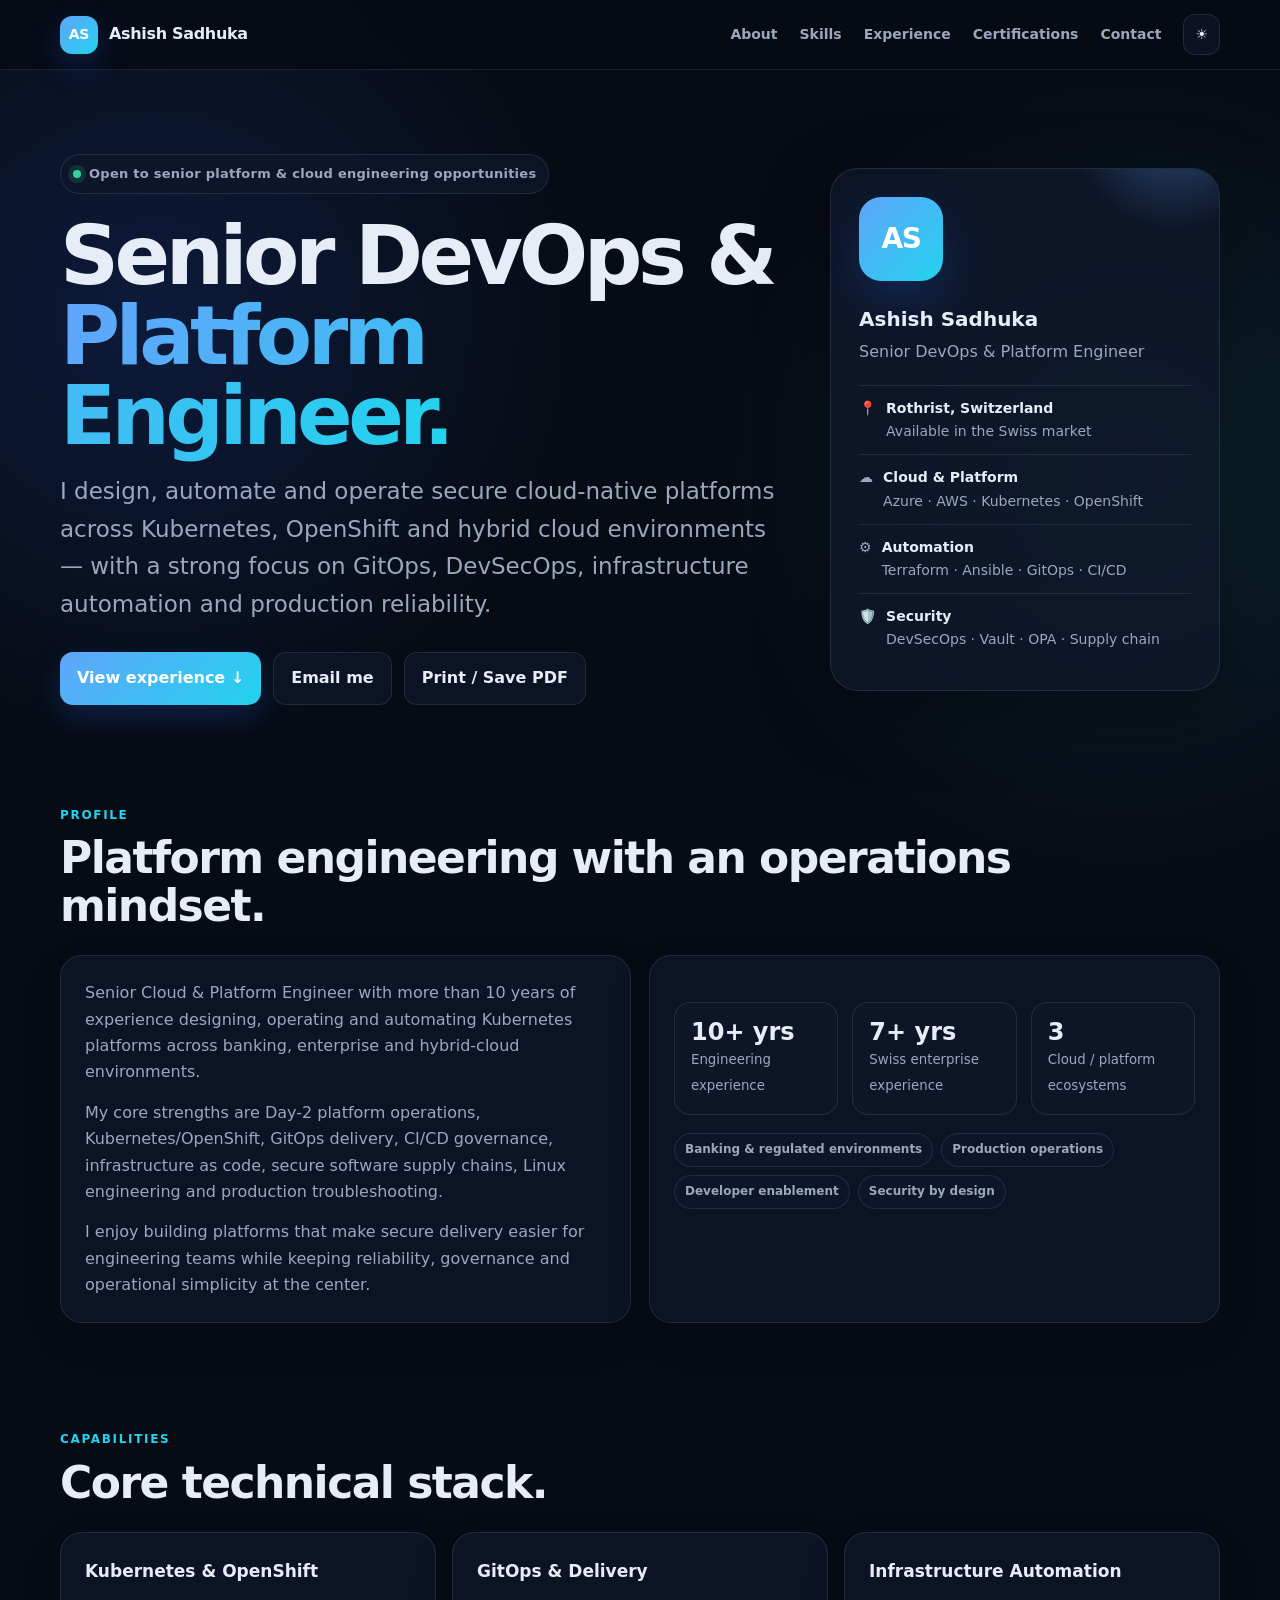
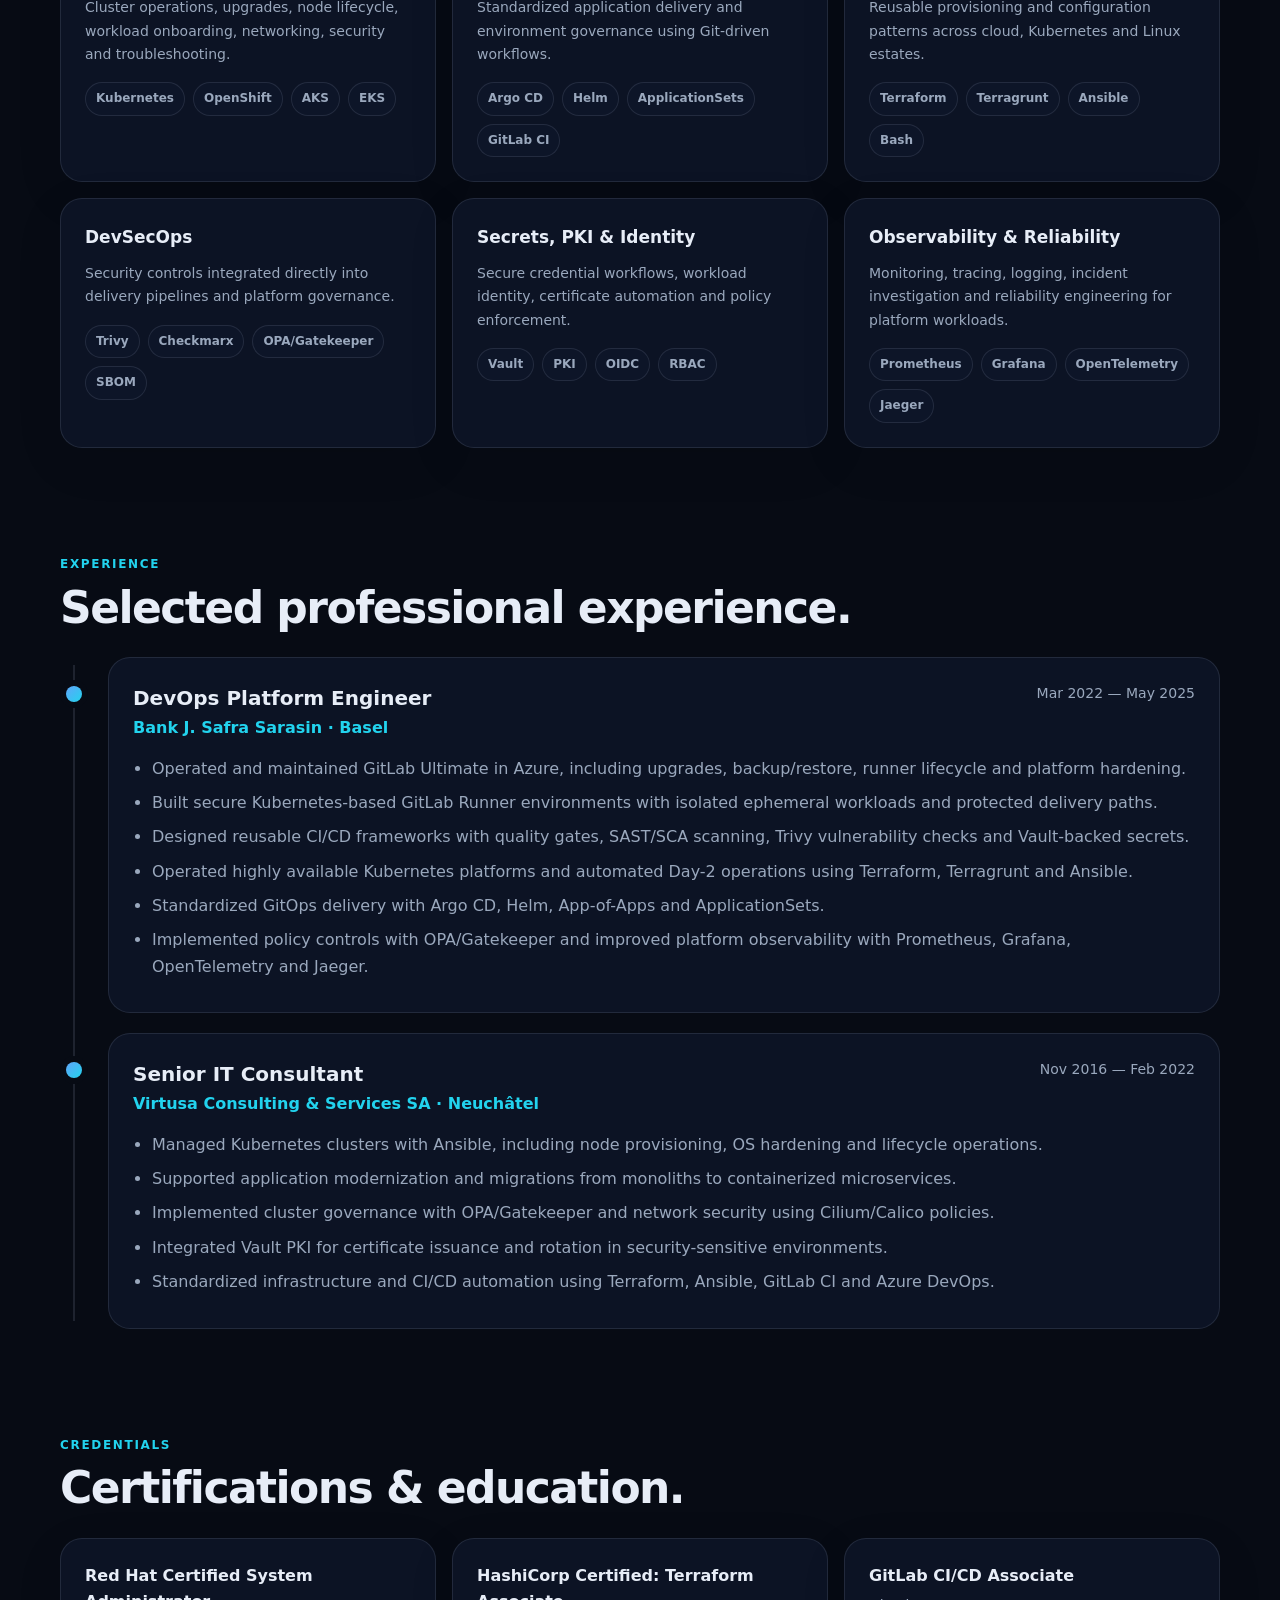
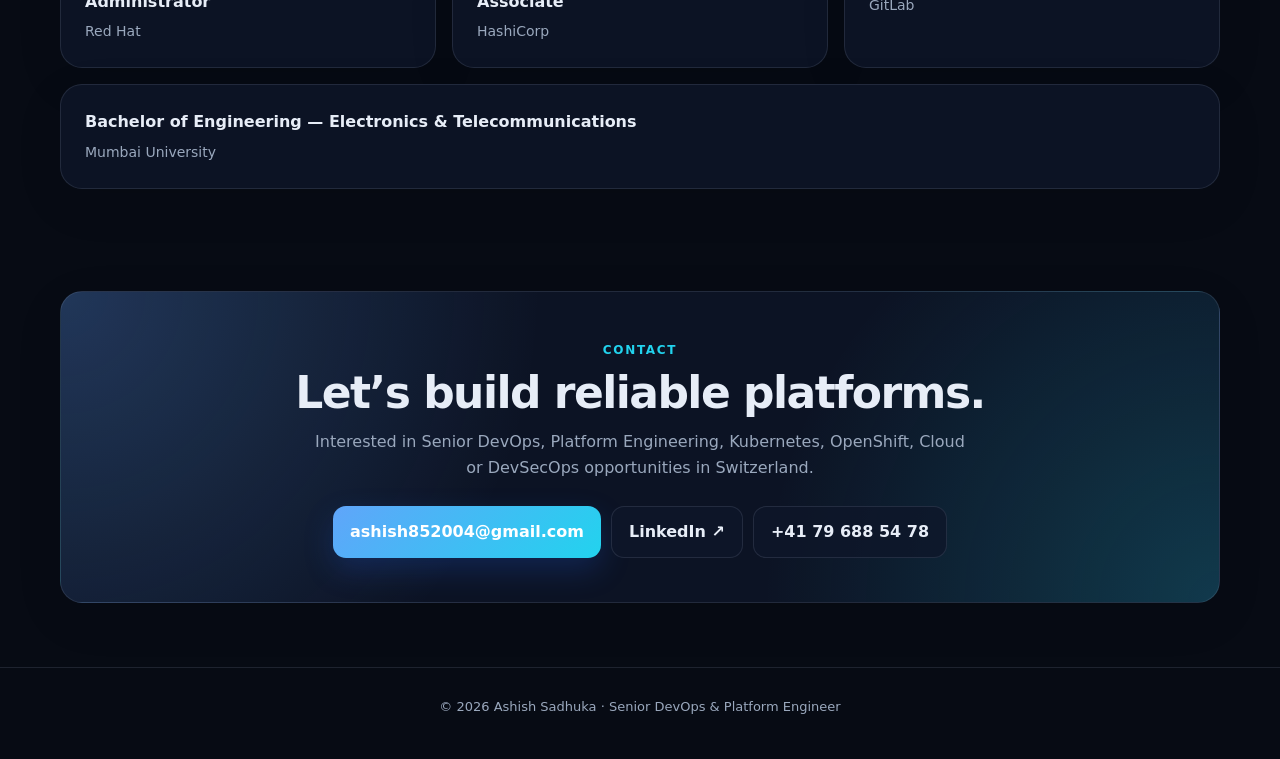
==== index.html @ 171a1930 "adding files" ====
<!DOCTYPE html>
<html lang="en">
<head>
  <meta charset="UTF-8" />
  <meta name="viewport" content="width=device-width, initial-scale=1.0" />
  <meta name="description" content="Ashish Sadhuka — Senior DevOps & Platform Engineer specializing in Kubernetes, OpenShift, GitOps, DevSecOps, Terraform and cloud platforms." />
  <meta name="theme-color" content="#0b1020" />
  <title>Ashish Sadhuka | Senior DevOps & Platform Engineer</title>
  <style>
    :root {
      --bg: #070b14;
      --bg-soft: #0c1222;
      --card: rgba(15, 23, 42, 0.78);
      --card-solid: #0f172a;
      --text: #e7edf7;
      --muted: #9aa8bd;
      --line: rgba(148, 163, 184, 0.16);
      --accent: #60a5fa;
      --accent-2: #22d3ee;
      --good: #34d399;
      --shadow: 0 20px 70px rgba(0, 0, 0, 0.34);
      --radius: 22px;
      --max: 1160px;
    }

    body.light {
      --bg: #f5f7fb;
      --bg-soft: #ffffff;
      --card: rgba(255, 255, 255, 0.9);
      --card-solid: #ffffff;
      --text: #111827;
      --muted: #586579;
      --line: rgba(15, 23, 42, 0.10);
      --accent: #2563eb;
      --accent-2: #0891b2;
      --good: #059669;
      --shadow: 0 20px 60px rgba(30, 41, 59, 0.10);
    }

    * { box-sizing: border-box; }
    html { scroll-behavior: smooth; }

    body {
      margin: 0;
      font-family: Inter, ui-sans-serif, system-ui, -apple-system, BlinkMacSystemFont, "Segoe UI", sans-serif;
      color: var(--text);
      background:
        radial-gradient(circle at 12% 8%, rgba(37, 99, 235, .18), transparent 27rem),
        radial-gradient(circle at 88% 12%, rgba(34, 211, 238, .12), transparent 25rem),
        var(--bg);
      line-height: 1.65;
      transition: background .2s ease, color .2s ease;
    }

    a { color: inherit; text-decoration: none; }
    button { font: inherit; }

    .wrap {
      width: min(calc(100% - 36px), var(--max));
      margin: 0 auto;
    }

    .nav-shell {
      position: sticky;
      top: 0;
      z-index: 50;
      padding: 14px 0;
      backdrop-filter: blur(16px);
      background: color-mix(in srgb, var(--bg) 78%, transparent);
      border-bottom: 1px solid var(--line);
    }

    nav {
      display: flex;
      align-items: center;
      justify-content: space-between;
      gap: 18px;
    }

    .brand {
      display: flex;
      align-items: center;
      gap: 11px;
      font-weight: 800;
      letter-spacing: -.02em;
    }

    .brand-mark {
      width: 38px;
      height: 38px;
      border-radius: 12px;
      display: grid;
      place-items: center;
      color: #fff;
      background: linear-gradient(135deg, var(--accent), var(--accent-2));
      box-shadow: 0 10px 30px rgba(37, 99, 235, .25);
      font-size: 14px;
    }

    .nav-links {
      display: flex;
      align-items: center;
      gap: 22px;
      color: var(--muted);
      font-size: 14px;
      font-weight: 650;
    }

    .nav-links a:hover { color: var(--text); }

    .icon-btn {
      border: 1px solid var(--line);
      background: var(--card);
      color: var(--text);
      border-radius: 12px;
      padding: 8px 11px;
      cursor: pointer;
    }

    .hero {
      padding: 84px 0 58px;
      display: grid;
      grid-template-columns: 1.3fr .7fr;
      gap: 46px;
      align-items: center;
    }

    .eyebrow {
      display: inline-flex;
      align-items: center;
      gap: 8px;
      padding: 8px 12px;
      border-radius: 999px;
      border: 1px solid var(--line);
      background: var(--card);
      color: var(--muted);
      font-size: 13px;
      font-weight: 700;
      letter-spacing: .02em;
    }

    .dot {
      width: 8px;
      height: 8px;
      border-radius: 999px;
      background: var(--good);
      box-shadow: 0 0 0 5px color-mix(in srgb, var(--good) 15%, transparent);
    }

    h1 {
      margin: 22px 0 16px;
      font-size: clamp(44px, 7vw, 82px);
      line-height: .98;
      letter-spacing: -.055em;
      max-width: 900px;
    }

    .gradient-text {
      background: linear-gradient(110deg, var(--accent), var(--accent-2));
      -webkit-background-clip: text;
      background-clip: text;
      color: transparent;
    }

    .hero-sub {
      font-size: clamp(18px, 2vw, 23px);
      color: var(--muted);
      max-width: 800px;
      margin: 0 0 28px;
    }

    .actions {
      display: flex;
      flex-wrap: wrap;
      gap: 12px;
      margin-top: 28px;
    }

    .btn {
      display: inline-flex;
      align-items: center;
      justify-content: center;
      gap: 9px;
      padding: 12px 17px;
      border-radius: 13px;
      border: 1px solid var(--line);
      background: var(--card);
      color: var(--text);
      font-weight: 750;
      cursor: pointer;
    }

    .btn.primary {
      border: none;
      color: #fff;
      background: linear-gradient(135deg, var(--accent), var(--accent-2));
      box-shadow: 0 12px 30px rgba(37, 99, 235, .22);
    }

    .hero-card {
      border: 1px solid var(--line);
      background: linear-gradient(145deg, var(--card), color-mix(in srgb, var(--card-solid) 80%, transparent));
      border-radius: 28px;
      padding: 28px;
      box-shadow: var(--shadow);
      position: relative;
      overflow: hidden;
    }

    .hero-card::before {
      content: "";
      position: absolute;
      inset: -30% auto auto 60%;
      width: 220px;
      height: 220px;
      border-radius: 50%;
      background: radial-gradient(circle, color-mix(in srgb, var(--accent) 38%, transparent), transparent 68%);
      filter: blur(4px);
    }

    .avatar {
      width: 84px;
      height: 84px;
      border-radius: 22px;
      display: grid;
      place-items: center;
      background: linear-gradient(135deg, var(--accent), var(--accent-2));
      color: white;
      font-size: 28px;
      font-weight: 900;
      letter-spacing: -.05em;
      margin-bottom: 22px;
      box-shadow: 0 18px 50px rgba(37, 99, 235, .25);
    }

    .mini-title { font-size: 20px; font-weight: 850; margin-bottom: 3px; }
    .mini-role { color: var(--muted); margin-bottom: 20px; }

    .info-row {
      display: flex;
      gap: 10px;
      align-items: flex-start;
      padding: 11px 0;
      border-top: 1px solid var(--line);
      color: var(--muted);
      font-size: 14px;
      position: relative;
      z-index: 1;
    }

    .info-row strong { color: var(--text); }

    section { padding: 38px 0 64px; }
    .section-title { margin-bottom: 26px; }
    .section-title span {
      color: var(--accent-2);
      font-size: 12px;
      font-weight: 850;
      letter-spacing: .14em;
      text-transform: uppercase;
    }
    .section-title h2 {
      font-size: clamp(28px, 4vw, 44px);
      line-height: 1.08;
      margin: 7px 0 0;
      letter-spacing: -.035em;
    }

    .grid-2 {
      display: grid;
      grid-template-columns: repeat(2, minmax(0, 1fr));
      gap: 18px;
    }

    .card {
      border: 1px solid var(--line);
      background: var(--card);
      border-radius: var(--radius);
      padding: 24px;
      box-shadow: 0 14px 50px rgba(0,0,0,.08);
    }

    .about p { color: var(--muted); margin: 0 0 14px; }
    .about p:last-child { margin-bottom: 0; }

    .stats {
      display: grid;
      grid-template-columns: repeat(3, 1fr);
      gap: 14px;
      margin-top: 22px;
    }

    .stat {
      border: 1px solid var(--line);
      border-radius: 16px;
      padding: 16px;
      background: color-mix(in srgb, var(--card-solid) 70%, transparent);
    }
    .stat strong { display: block; font-size: 24px; line-height: 1.1; }
    .stat small { color: var(--muted); }

    .skills {
      display: grid;
      grid-template-columns: repeat(3, minmax(0, 1fr));
      gap: 16px;
    }

    .skill-card h3 { margin: 0 0 11px; font-size: 17px; }
    .skill-card p { margin: 0; color: var(--muted); font-size: 14px; }
    .tag-row { display: flex; flex-wrap: wrap; gap: 8px; margin-top: 16px; }

    .tag {
      border: 1px solid var(--line);
      border-radius: 999px;
      padding: 6px 10px;
      color: var(--muted);
      font-size: 12px;
      font-weight: 700;
      background: color-mix(in srgb, var(--card-solid) 78%, transparent);
    }

    .timeline { position: relative; }
    .timeline::before {
      content: "";
      position: absolute;
      left: 13px;
      top: 8px;
      bottom: 8px;
      width: 2px;
      background: var(--line);
    }

    .job {
      position: relative;
      padding-left: 48px;
      margin-bottom: 20px;
    }
    .job:last-child { margin-bottom: 0; }
    .job::before {
      content: "";
      position: absolute;
      left: 6px;
      top: 29px;
      width: 16px;
      height: 16px;
      border-radius: 50%;
      background: linear-gradient(135deg, var(--accent), var(--accent-2));
      box-shadow: 0 0 0 6px var(--bg);
    }

    .job-card {
      border: 1px solid var(--line);
      background: var(--card);
      border-radius: var(--radius);
      padding: 24px;
    }
    .job-head {
      display: flex;
      justify-content: space-between;
      gap: 20px;
      align-items: flex-start;
      margin-bottom: 14px;
    }
    .job h3 { margin: 0; font-size: 20px; }
    .company { color: var(--accent-2); font-weight: 750; }
    .date { color: var(--muted); white-space: nowrap; font-size: 14px; }
    .job ul { margin: 14px 0 0; padding-left: 19px; color: var(--muted); }
    .job li { margin: 8px 0; }

    .certs {
      display: grid;
      grid-template-columns: repeat(3, minmax(0,1fr));
      gap: 16px;
    }
    .cert-name { font-weight: 800; margin-bottom: 5px; }
    .cert-org { color: var(--muted); font-size: 14px; }

    .contact {
      text-align: center;
      padding: 44px;
      background:
        radial-gradient(circle at top left, color-mix(in srgb, var(--accent) 25%, transparent), transparent 40%),
        radial-gradient(circle at bottom right, color-mix(in srgb, var(--accent-2) 20%, transparent), transparent 38%),
        var(--card);
    }
    .contact p { color: var(--muted); max-width: 650px; margin: 12px auto 24px; }
    .contact-links { display: flex; justify-content: center; gap: 10px; flex-wrap: wrap; }

    footer {
      border-top: 1px solid var(--line);
      color: var(--muted);
      text-align: center;
      padding: 28px 0 42px;
      font-size: 13px;
    }

    .reveal {
      opacity: 0;
      transform: translateY(14px);
      transition: opacity .55s ease, transform .55s ease;
    }
    .reveal.visible { opacity: 1; transform: none; }

    @media (max-width: 900px) {
      .hero { grid-template-columns: 1fr; padding-top: 58px; }
      .skills, .certs { grid-template-columns: 1fr 1fr; }
      .nav-links a { display: none; }
    }

    @media (max-width: 640px) {
      .wrap { width: min(calc(100% - 24px), var(--max)); }
      .hero { padding-top: 44px; gap: 28px; }
      h1 { font-size: 48px; }
      .grid-2, .skills, .certs, .stats { grid-template-columns: 1fr; }
      .job { padding-left: 34px; }
      .timeline::before { left: 8px; }
      .job::before { left: 1px; }
      .job-head { flex-direction: column; gap: 6px; }
      .contact { padding: 30px 20px; }
      .nav-links { gap: 8px; }
    }

    @media print {
      .nav-shell, .actions, .contact .btn, footer { display: none !important; }
      body { background: #fff; color: #111827; }
      .hero { padding-top: 20px; }
      .card, .job-card, .hero-card, .contact {
        box-shadow: none;
        break-inside: avoid;
        background: #fff;
        border-color: #d1d5db;
      }
      .reveal { opacity: 1 !important; transform: none !important; }
      section { padding: 24px 0; }
    }
  </style>
</head>
<body>
  <div class="nav-shell">
    <div class="wrap">
      <nav aria-label="Primary navigation">
        <a class="brand" href="#top">
          <span class="brand-mark">AS</span>
          <span>Ashish Sadhuka</span>
        </a>
        <div class="nav-links">
          <a href="#about">About</a>
          <a href="#skills">Skills</a>
          <a href="#experience">Experience</a>
          <a href="#certifications">Certifications</a>
          <a href="#contact">Contact</a>
          <button class="icon-btn" id="themeToggle" aria-label="Toggle theme">☀︎</button>
        </div>
      </nav>
    </div>
  </div>

  <main id="top">
    <div class="wrap">
      <section class="hero">
        <div>
          <div class="eyebrow"><span class="dot"></span> Open to senior platform & cloud engineering opportunities</div>
          <h1>
            Senior DevOps &<br>
            <span class="gradient-text">Platform Engineer.</span>
          </h1>
          <p class="hero-sub">
            I design, automate and operate secure cloud-native platforms across Kubernetes,
            OpenShift and hybrid cloud environments — with a strong focus on GitOps,
            DevSecOps, infrastructure automation and production reliability.
          </p>
          <div class="actions">
            <a class="btn primary" href="#experience">View experience ↓</a>
            <a class="btn" href="mailto:ashish852004@gmail.com">Email me</a>
            <button class="btn" onclick="window.print()">Print / Save PDF</button>
          </div>
        </div>

        <aside class="hero-card reveal" aria-label="Profile summary">
          <div class="avatar">AS</div>
          <div class="mini-title">Ashish Sadhuka</div>
          <div class="mini-role">Senior DevOps & Platform Engineer</div>
          <div class="info-row"><span>📍</span><span><strong>Rothrist, Switzerland</strong><br>Available in the Swiss market</span></div>
          <div class="info-row"><span>☁️</span><span><strong>Cloud & Platform</strong><br>Azure · AWS · Kubernetes · OpenShift</span></div>
          <div class="info-row"><span>⚙️</span><span><strong>Automation</strong><br>Terraform · Ansible · GitOps · CI/CD</span></div>
          <div class="info-row"><span>🛡️</span><span><strong>Security</strong><br>DevSecOps · Vault · OPA · Supply chain</span></div>
        </aside>
      </section>

      <section id="about">
        <div class="section-title reveal">
          <span>Profile</span>
          <h2>Platform engineering with an operations mindset.</h2>
        </div>
        <div class="grid-2">
          <div class="card about reveal">
            <p>
              Senior Cloud & Platform Engineer with more than 10 years of experience
              designing, operating and automating Kubernetes platforms across banking,
              enterprise and hybrid-cloud environments.
            </p>
            <p>
              My core strengths are Day-2 platform operations, Kubernetes/OpenShift,
              GitOps delivery, CI/CD governance, infrastructure as code, secure software
              supply chains, Linux engineering and production troubleshooting.
            </p>
            <p>
              I enjoy building platforms that make secure delivery easier for engineering
              teams while keeping reliability, governance and operational simplicity at the center.
            </p>
          </div>
          <div class="card reveal">
            <div class="stats">
              <div class="stat"><strong>10+ yrs</strong><small>Engineering experience</small></div>
              <div class="stat"><strong>7+ yrs</strong><small>Swiss enterprise experience</small></div>
              <div class="stat"><strong>3</strong><small>Cloud / platform ecosystems</small></div>
            </div>
            <div class="tag-row" style="margin-top:18px;">
              <span class="tag">Banking & regulated environments</span>
              <span class="tag">Production operations</span>
              <span class="tag">Developer enablement</span>
              <span class="tag">Security by design</span>
            </div>
          </div>
        </div>
      </section>

      <section id="skills">
        <div class="section-title reveal">
          <span>Capabilities</span>
          <h2>Core technical stack.</h2>
        </div>
        <div class="skills">
          <article class="card skill-card reveal">
            <h3>Kubernetes & OpenShift</h3>
            <p>Cluster operations, upgrades, node lifecycle, workload onboarding, networking, security and troubleshooting.</p>
            <div class="tag-row">
              <span class="tag">Kubernetes</span><span class="tag">OpenShift</span><span class="tag">AKS</span><span class="tag">EKS</span>
            </div>
          </article>

          <article class="card skill-card reveal">
            <h3>GitOps & Delivery</h3>
            <p>Standardized application delivery and environment governance using Git-driven workflows.</p>
            <div class="tag-row">
              <span class="tag">Argo CD</span><span class="tag">Helm</span><span class="tag">ApplicationSets</span><span class="tag">GitLab CI</span>
            </div>
          </article>

          <article class="card skill-card reveal">
            <h3>Infrastructure Automation</h3>
            <p>Reusable provisioning and configuration patterns across cloud, Kubernetes and Linux estates.</p>
            <div class="tag-row">
              <span class="tag">Terraform</span><span class="tag">Terragrunt</span><span class="tag">Ansible</span><span class="tag">Bash</span>
            </div>
          </article>

          <article class="card skill-card reveal">
            <h3>DevSecOps</h3>
            <p>Security controls integrated directly into delivery pipelines and platform governance.</p>
            <div class="tag-row">
              <span class="tag">Trivy</span><span class="tag">Checkmarx</span><span class="tag">OPA/Gatekeeper</span><span class="tag">SBOM</span>
            </div>
          </article>

          <article class="card skill-card reveal">
            <h3>Secrets, PKI & Identity</h3>
            <p>Secure credential workflows, workload identity, certificate automation and policy enforcement.</p>
            <div class="tag-row">
              <span class="tag">Vault</span><span class="tag">PKI</span><span class="tag">OIDC</span><span class="tag">RBAC</span>
            </div>
          </article>

          <article class="card skill-card reveal">
            <h3>Observability & Reliability</h3>
            <p>Monitoring, tracing, logging, incident investigation and reliability engineering for platform workloads.</p>
            <div class="tag-row">
              <span class="tag">Prometheus</span><span class="tag">Grafana</span><span class="tag">OpenTelemetry</span><span class="tag">Jaeger</span>
            </div>
          </article>
        </div>
      </section>

      <section id="experience">
        <div class="section-title reveal">
          <span>Experience</span>
          <h2>Selected professional experience.</h2>
        </div>

        <div class="timeline">
          <article class="job reveal">
            <div class="job-card">
              <div class="job-head">
                <div>
                  <h3>DevOps Platform Engineer</h3>
                  <div class="company">Bank J. Safra Sarasin · Basel</div>
                </div>
                <div class="date">Mar 2022 — May 2025</div>
              </div>
              <ul>
                <li>Operated and maintained GitLab Ultimate in Azure, including upgrades, backup/restore, runner lifecycle and platform hardening.</li>
                <li>Built secure Kubernetes-based GitLab Runner environments with isolated ephemeral workloads and protected delivery paths.</li>
                <li>Designed reusable CI/CD frameworks with quality gates, SAST/SCA scanning, Trivy vulnerability checks and Vault-backed secrets.</li>
                <li>Operated highly available Kubernetes platforms and automated Day-2 operations using Terraform, Terragrunt and Ansible.</li>
                <li>Standardized GitOps delivery with Argo CD, Helm, App-of-Apps and ApplicationSets.</li>
                <li>Implemented policy controls with OPA/Gatekeeper and improved platform observability with Prometheus, Grafana, OpenTelemetry and Jaeger.</li>
              </ul>
            </div>
          </article>

          <article class="job reveal">
            <div class="job-card">
              <div class="job-head">
                <div>
                  <h3>Senior IT Consultant</h3>
                  <div class="company">Virtusa Consulting & Services SA · Neuchâtel</div>
                </div>
                <div class="date">Nov 2016 — Feb 2022</div>
              </div>
              <ul>
                <li>Managed Kubernetes clusters with Ansible, including node provisioning, OS hardening and lifecycle operations.</li>
                <li>Supported application modernization and migrations from monoliths to containerized microservices.</li>
                <li>Implemented cluster governance with OPA/Gatekeeper and network security using Cilium/Calico policies.</li>
                <li>Integrated Vault PKI for certificate issuance and rotation in security-sensitive environments.</li>
                <li>Standardized infrastructure and CI/CD automation using Terraform, Ansible, GitLab CI and Azure DevOps.</li>
              </ul>
            </div>
          </article>
        </div>
      </section>

      <section id="certifications">
        <div class="section-title reveal">
          <span>Credentials</span>
          <h2>Certifications & education.</h2>
        </div>
        <div class="certs">
          <div class="card reveal">
            <div class="cert-name">Red Hat Certified System Administrator</div>
            <div class="cert-org">Red Hat</div>
          </div>
          <div class="card reveal">
            <div class="cert-name">HashiCorp Certified: Terraform Associate</div>
            <div class="cert-org">HashiCorp</div>
          </div>
          <div class="card reveal">
            <div class="cert-name">GitLab CI/CD Associate</div>
            <div class="cert-org">GitLab</div>
          </div>
          <div class="card reveal" style="grid-column: 1 / -1;">
            <div class="cert-name">Bachelor of Engineering — Electronics & Telecommunications</div>
            <div class="cert-org">Mumbai University</div>
          </div>
        </div>
      </section>

      <section id="contact">
        <div class="contact card reveal">
          <div class="section-title" style="margin-bottom:0;">
            <span>Contact</span>
            <h2>Let’s build reliable platforms.</h2>
          </div>
          <p>
            Interested in Senior DevOps, Platform Engineering, Kubernetes, OpenShift,
            Cloud or DevSecOps opportunities in Switzerland.
          </p>
          <div class="contact-links">
            <a class="btn primary" href="mailto:ashish852004@gmail.com">ashish852004@gmail.com</a>
            <a class="btn" href="https://linkedin.com/in/ashishsadhuka/" target="_blank" rel="noopener">LinkedIn ↗</a>
            <a class="btn" href="tel:+41796885478">+41 79 688 54 78</a>
          </div>
        </div>
      </section>
    </div>
  </main>

  <footer>
    <div class="wrap">© <span id="year"></span> Ashish Sadhuka · Senior DevOps & Platform Engineer</div>
  </footer>

  <script>
    const body = document.body;
    const toggle = document.getElementById('themeToggle');

    const preferred = localStorage.getItem('resume-theme');
    if (preferred === 'light') body.classList.add('light');

    function updateToggle() {
      toggle.textContent = body.classList.contains('light') ? '◐' : '☀︎';
    }
    updateToggle();

    toggle.addEventListener('click', () => {
      body.classList.toggle('light');
      localStorage.setItem('resume-theme', body.classList.contains('light') ? 'light' : 'dark');
      updateToggle();
    });

    document.getElementById('year').textContent = new Date().getFullYear();

    const observer = new IntersectionObserver((entries) => {
      entries.forEach(entry => {
        if (entry.isIntersecting) {
          entry.target.classList.add('visible');
          observer.unobserve(entry.target);
        }
      });
    }, { threshold: 0.08 });

    document.querySelectorAll('.reveal').forEach(el => observer.observe(el));
  </script>
</body>
</html>
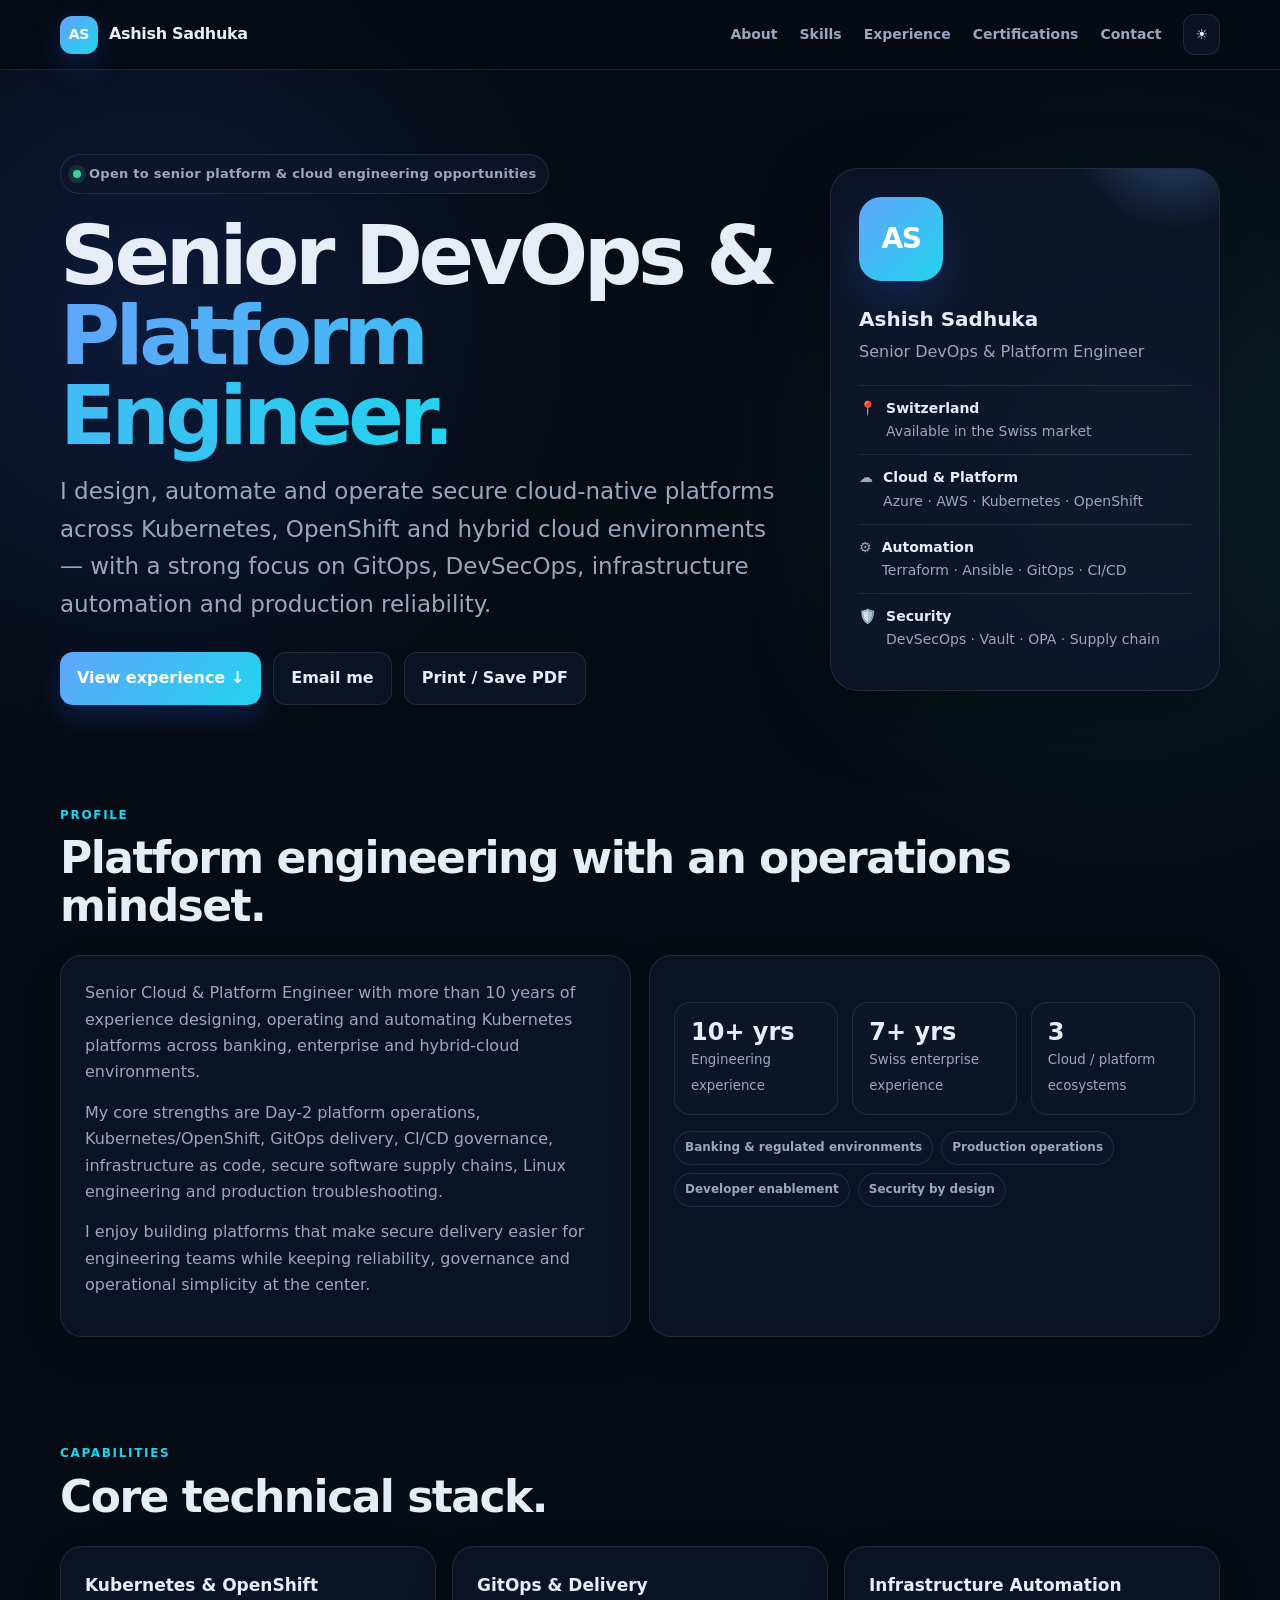
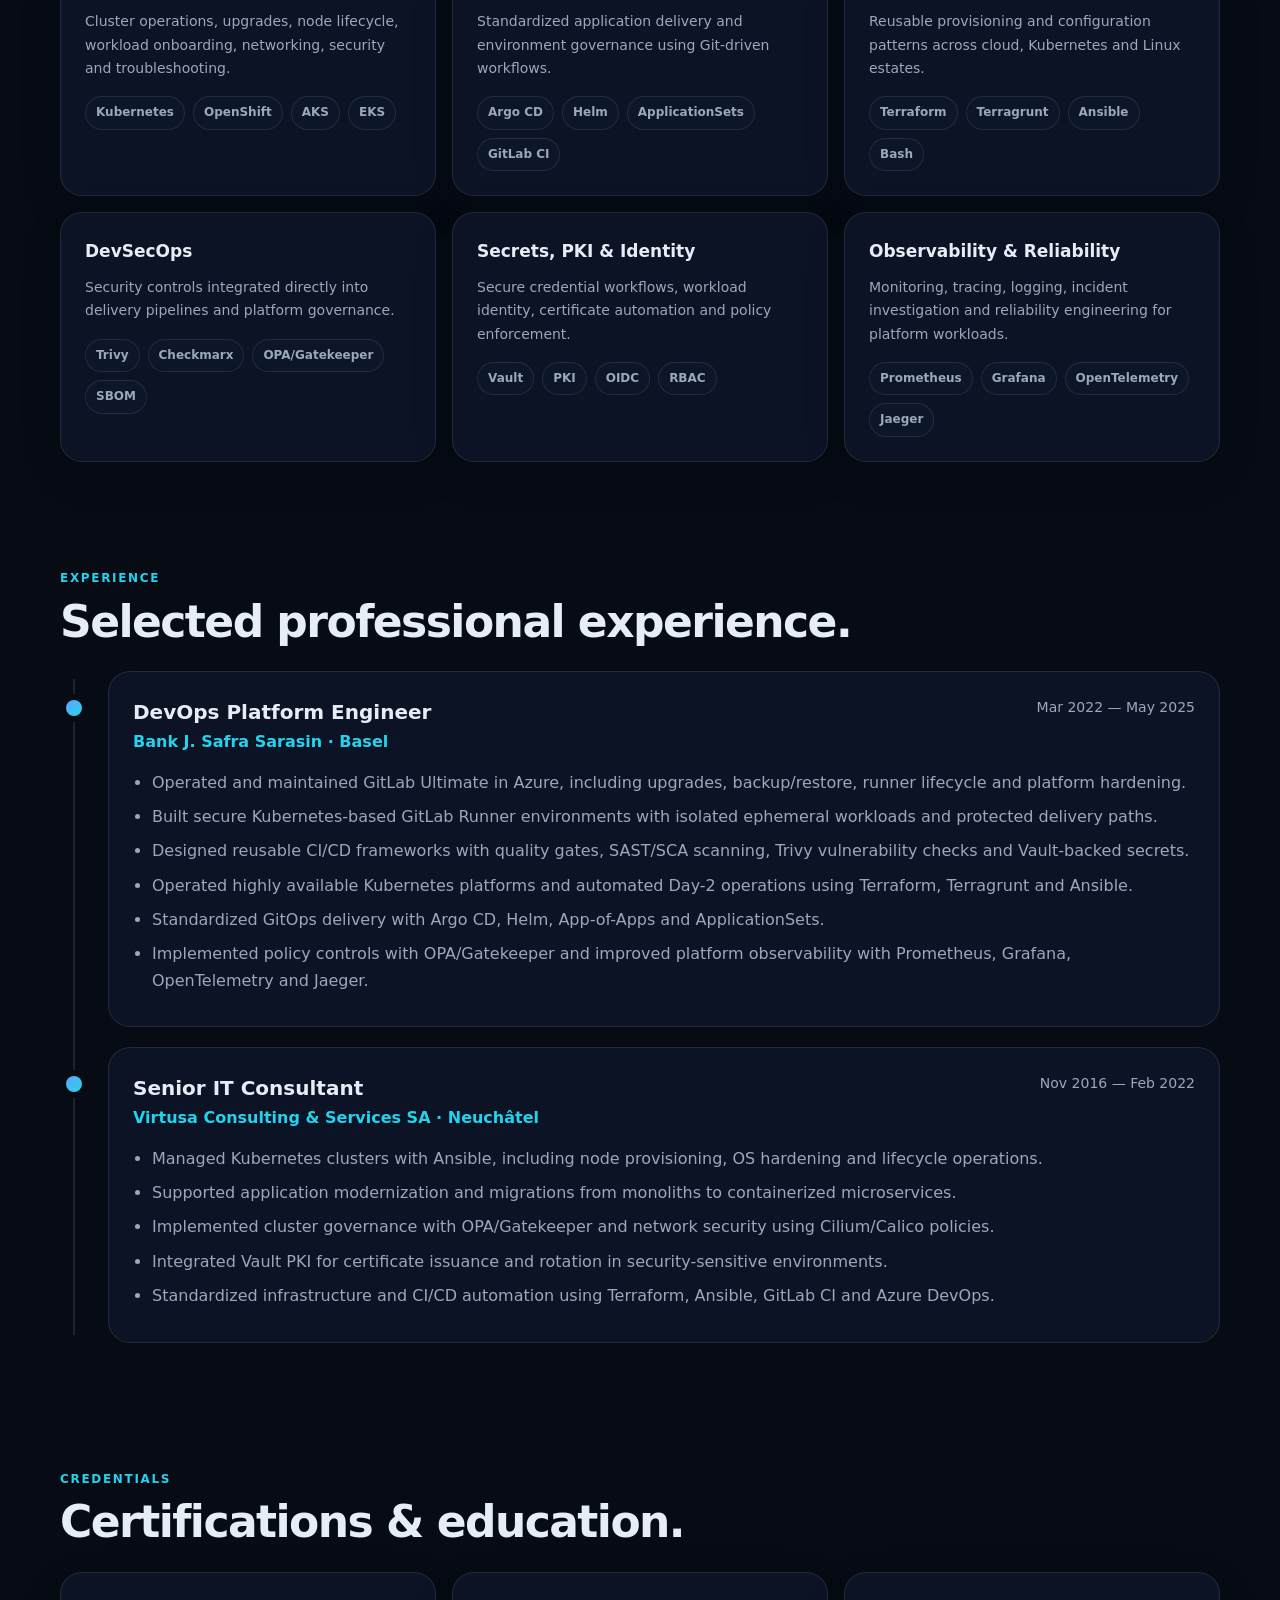
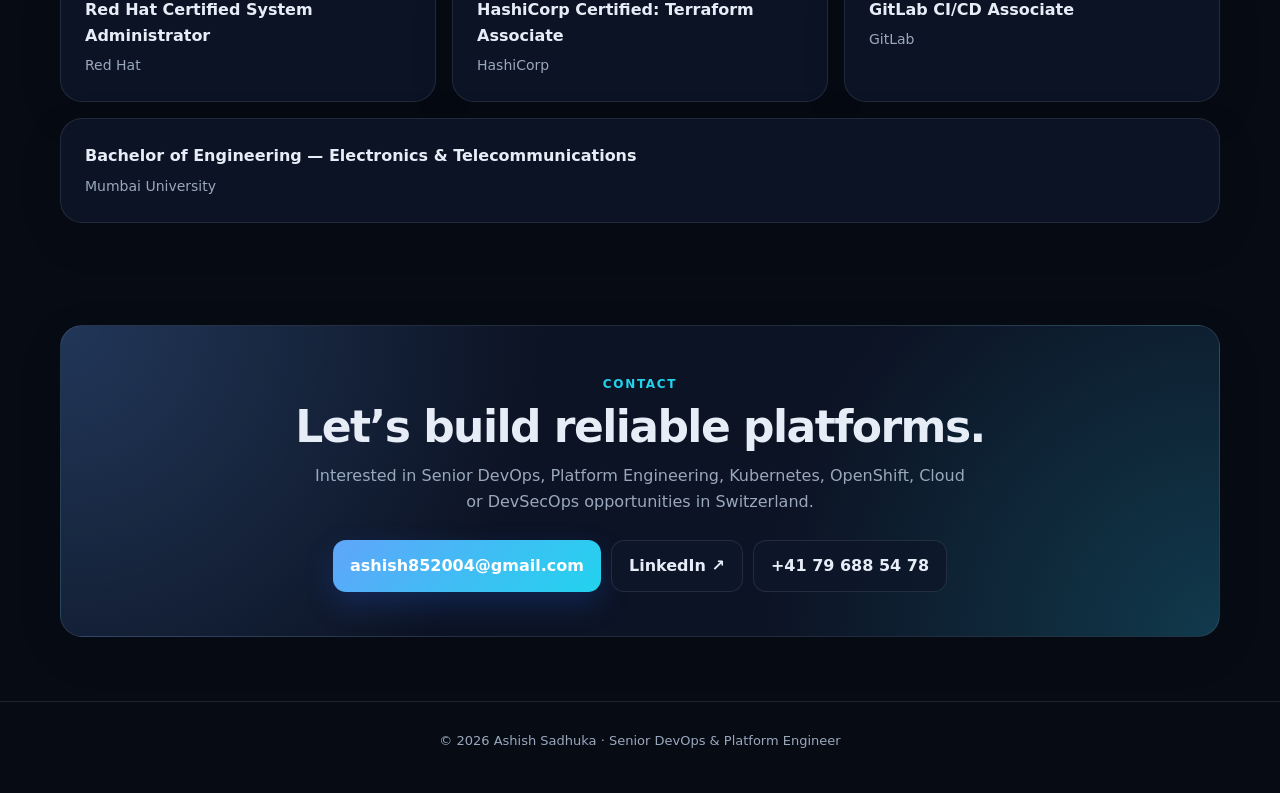
==== commit 6ca49c47: "Update location to Switzerland" ====
--- a/index.html
+++ b/index.html
@@ -7,707 +7,31 @@
   <meta name="theme-color" content="#0b1020" />
   <title>Ashish Sadhuka | Senior DevOps & Platform Engineer</title>
   <style>
-    :root {
-      --bg: #070b14;
-      --bg-soft: #0c1222;
-      --card: rgba(15, 23, 42, 0.78);
-      --card-solid: #0f172a;
-      --text: #e7edf7;
-      --muted: #9aa8bd;
-      --line: rgba(148, 163, 184, 0.16);
-      --accent: #60a5fa;
-      --accent-2: #22d3ee;
-      --good: #34d399;
-      --shadow: 0 20px 70px rgba(0, 0, 0, 0.34);
-      --radius: 22px;
-      --max: 1160px;
-    }
-
-    body.light {
-      --bg: #f5f7fb;
-      --bg-soft: #ffffff;
-      --card: rgba(255, 255, 255, 0.9);
-      --card-solid: #ffffff;
-      --text: #111827;
-      --muted: #586579;
-      --line: rgba(15, 23, 42, 0.10);
-      --accent: #2563eb;
-      --accent-2: #0891b2;
-      --good: #059669;
-      --shadow: 0 20px 60px rgba(30, 41, 59, 0.10);
-    }
-
-    * { box-sizing: border-box; }
-    html { scroll-behavior: smooth; }
-
-    body {
-      margin: 0;
-      font-family: Inter, ui-sans-serif, system-ui, -apple-system, BlinkMacSystemFont, "Segoe UI", sans-serif;
-      color: var(--text);
-      background:
-        radial-gradient(circle at 12% 8%, rgba(37, 99, 235, .18), transparent 27rem),
-        radial-gradient(circle at 88% 12%, rgba(34, 211, 238, .12), transparent 25rem),
-        var(--bg);
-      line-height: 1.65;
-      transition: background .2s ease, color .2s ease;
-    }
-
-    a { color: inherit; text-decoration: none; }
-    button { font: inherit; }
-
-    .wrap {
-      width: min(calc(100% - 36px), var(--max));
-      margin: 0 auto;
-    }
-
-    .nav-shell {
-      position: sticky;
-      top: 0;
-      z-index: 50;
-      padding: 14px 0;
-      backdrop-filter: blur(16px);
-      background: color-mix(in srgb, var(--bg) 78%, transparent);
-      border-bottom: 1px solid var(--line);
-    }
-
-    nav {
-      display: flex;
-      align-items: center;
-      justify-content: space-between;
-      gap: 18px;
-    }
-
-    .brand {
-      display: flex;
-      align-items: center;
-      gap: 11px;
-      font-weight: 800;
-      letter-spacing: -.02em;
-    }
-
-    .brand-mark {
-      width: 38px;
-      height: 38px;
-      border-radius: 12px;
-      display: grid;
-      place-items: center;
-      color: #fff;
-      background: linear-gradient(135deg, var(--accent), var(--accent-2));
-      box-shadow: 0 10px 30px rgba(37, 99, 235, .25);
-      font-size: 14px;
-    }
-
-    .nav-links {
-      display: flex;
-      align-items: center;
-      gap: 22px;
-      color: var(--muted);
-      font-size: 14px;
-      font-weight: 650;
-    }
-
-    .nav-links a:hover { color: var(--text); }
-
-    .icon-btn {
-      border: 1px solid var(--line);
-      background: var(--card);
-      color: var(--text);
-      border-radius: 12px;
-      padding: 8px 11px;
-      cursor: pointer;
-    }
-
-    .hero {
-      padding: 84px 0 58px;
-      display: grid;
-      grid-template-columns: 1.3fr .7fr;
-      gap: 46px;
-      align-items: center;
-    }
-
-    .eyebrow {
-      display: inline-flex;
-      align-items: center;
-      gap: 8px;
-      padding: 8px 12px;
-      border-radius: 999px;
-      border: 1px solid var(--line);
-      background: var(--card);
-      color: var(--muted);
-      font-size: 13px;
-      font-weight: 700;
-      letter-spacing: .02em;
-    }
-
-    .dot {
-      width: 8px;
-      height: 8px;
-      border-radius: 999px;
-      background: var(--good);
-      box-shadow: 0 0 0 5px color-mix(in srgb, var(--good) 15%, transparent);
-    }
-
-    h1 {
-      margin: 22px 0 16px;
-      font-size: clamp(44px, 7vw, 82px);
-      line-height: .98;
-      letter-spacing: -.055em;
-      max-width: 900px;
-    }
-
-    .gradient-text {
-      background: linear-gradient(110deg, var(--accent), var(--accent-2));
-      -webkit-background-clip: text;
-      background-clip: text;
-      color: transparent;
-    }
-
-    .hero-sub {
-      font-size: clamp(18px, 2vw, 23px);
-      color: var(--muted);
-      max-width: 800px;
-      margin: 0 0 28px;
-    }
-
-    .actions {
-      display: flex;
-      flex-wrap: wrap;
-      gap: 12px;
-      margin-top: 28px;
-    }
-
-    .btn {
-      display: inline-flex;
-      align-items: center;
-      justify-content: center;
-      gap: 9px;
-      padding: 12px 17px;
-      border-radius: 13px;
-      border: 1px solid var(--line);
-      background: var(--card);
-      color: var(--text);
-      font-weight: 750;
-      cursor: pointer;
-    }
-
-    .btn.primary {
-      border: none;
-      color: #fff;
-      background: linear-gradient(135deg, var(--accent), var(--accent-2));
-      box-shadow: 0 12px 30px rgba(37, 99, 235, .22);
-    }
-
-    .hero-card {
-      border: 1px solid var(--line);
-      background: linear-gradient(145deg, var(--card), color-mix(in srgb, var(--card-solid) 80%, transparent));
-      border-radius: 28px;
-      padding: 28px;
-      box-shadow: var(--shadow);
-      position: relative;
-      overflow: hidden;
-    }
-
-    .hero-card::before {
-      content: "";
-      position: absolute;
-      inset: -30% auto auto 60%;
-      width: 220px;
-      height: 220px;
-      border-radius: 50%;
-      background: radial-gradient(circle, color-mix(in srgb, var(--accent) 38%, transparent), transparent 68%);
-      filter: blur(4px);
-    }
-
-    .avatar {
-      width: 84px;
-      height: 84px;
-      border-radius: 22px;
-      display: grid;
-      place-items: center;
-      background: linear-gradient(135deg, var(--accent), var(--accent-2));
-      color: white;
-      font-size: 28px;
-      font-weight: 900;
-      letter-spacing: -.05em;
-      margin-bottom: 22px;
-      box-shadow: 0 18px 50px rgba(37, 99, 235, .25);
-    }
-
-    .mini-title { font-size: 20px; font-weight: 850; margin-bottom: 3px; }
-    .mini-role { color: var(--muted); margin-bottom: 20px; }
-
-    .info-row {
-      display: flex;
-      gap: 10px;
-      align-items: flex-start;
-      padding: 11px 0;
-      border-top: 1px solid var(--line);
-      color: var(--muted);
-      font-size: 14px;
-      position: relative;
-      z-index: 1;
-    }
-
-    .info-row strong { color: var(--text); }
-
-    section { padding: 38px 0 64px; }
-    .section-title { margin-bottom: 26px; }
-    .section-title span {
-      color: var(--accent-2);
-      font-size: 12px;
-      font-weight: 850;
-      letter-spacing: .14em;
-      text-transform: uppercase;
-    }
-    .section-title h2 {
-      font-size: clamp(28px, 4vw, 44px);
-      line-height: 1.08;
-      margin: 7px 0 0;
-      letter-spacing: -.035em;
-    }
-
-    .grid-2 {
-      display: grid;
-      grid-template-columns: repeat(2, minmax(0, 1fr));
-      gap: 18px;
-    }
-
-    .card {
-      border: 1px solid var(--line);
-      background: var(--card);
-      border-radius: var(--radius);
-      padding: 24px;
-      box-shadow: 0 14px 50px rgba(0,0,0,.08);
-    }
-
-    .about p { color: var(--muted); margin: 0 0 14px; }
-    .about p:last-child { margin-bottom: 0; }
-
-    .stats {
-      display: grid;
-      grid-template-columns: repeat(3, 1fr);
-      gap: 14px;
-      margin-top: 22px;
-    }
-
-    .stat {
-      border: 1px solid var(--line);
-      border-radius: 16px;
-      padding: 16px;
-      background: color-mix(in srgb, var(--card-solid) 70%, transparent);
-    }
-    .stat strong { display: block; font-size: 24px; line-height: 1.1; }
-    .stat small { color: var(--muted); }
-
-    .skills {
-      display: grid;
-      grid-template-columns: repeat(3, minmax(0, 1fr));
-      gap: 16px;
-    }
-
-    .skill-card h3 { margin: 0 0 11px; font-size: 17px; }
-    .skill-card p { margin: 0; color: var(--muted); font-size: 14px; }
-    .tag-row { display: flex; flex-wrap: wrap; gap: 8px; margin-top: 16px; }
-
-    .tag {
-      border: 1px solid var(--line);
-      border-radius: 999px;
-      padding: 6px 10px;
-      color: var(--muted);
-      font-size: 12px;
-      font-weight: 700;
-      background: color-mix(in srgb, var(--card-solid) 78%, transparent);
-    }
-
-    .timeline { position: relative; }
-    .timeline::before {
-      content: "";
-      position: absolute;
-      left: 13px;
-      top: 8px;
-      bottom: 8px;
-      width: 2px;
-      background: var(--line);
-    }
-
-    .job {
-      position: relative;
-      padding-left: 48px;
-      margin-bottom: 20px;
-    }
-    .job:last-child { margin-bottom: 0; }
-    .job::before {
-      content: "";
-      position: absolute;
-      left: 6px;
-      top: 29px;
-      width: 16px;
-      height: 16px;
-      border-radius: 50%;
-      background: linear-gradient(135deg, var(--accent), var(--accent-2));
-      box-shadow: 0 0 0 6px var(--bg);
-    }
-
-    .job-card {
-      border: 1px solid var(--line);
-      background: var(--card);
-      border-radius: var(--radius);
-      padding: 24px;
-    }
-    .job-head {
-      display: flex;
-      justify-content: space-between;
-      gap: 20px;
-      align-items: flex-start;
-      margin-bottom: 14px;
-    }
-    .job h3 { margin: 0; font-size: 20px; }
-    .company { color: var(--accent-2); font-weight: 750; }
-    .date { color: var(--muted); white-space: nowrap; font-size: 14px; }
-    .job ul { margin: 14px 0 0; padding-left: 19px; color: var(--muted); }
-    .job li { margin: 8px 0; }
-
-    .certs {
-      display: grid;
-      grid-template-columns: repeat(3, minmax(0,1fr));
-      gap: 16px;
-    }
-    .cert-name { font-weight: 800; margin-bottom: 5px; }
-    .cert-org { color: var(--muted); font-size: 14px; }
-
-    .contact {
-      text-align: center;
-      padding: 44px;
-      background:
-        radial-gradient(circle at top left, color-mix(in srgb, var(--accent) 25%, transparent), transparent 40%),
-        radial-gradient(circle at bottom right, color-mix(in srgb, var(--accent-2) 20%, transparent), transparent 38%),
-        var(--card);
-    }
-    .contact p { color: var(--muted); max-width: 650px; margin: 12px auto 24px; }
-    .contact-links { display: flex; justify-content: center; gap: 10px; flex-wrap: wrap; }
-
-    footer {
-      border-top: 1px solid var(--line);
-      color: var(--muted);
-      text-align: center;
-      padding: 28px 0 42px;
-      font-size: 13px;
-    }
-
-    .reveal {
-      opacity: 0;
-      transform: translateY(14px);
-      transition: opacity .55s ease, transform .55s ease;
-    }
-    .reveal.visible { opacity: 1; transform: none; }
-
-    @media (max-width: 900px) {
-      .hero { grid-template-columns: 1fr; padding-top: 58px; }
-      .skills, .certs { grid-template-columns: 1fr 1fr; }
-      .nav-links a { display: none; }
-    }
-
-    @media (max-width: 640px) {
-      .wrap { width: min(calc(100% - 24px), var(--max)); }
-      .hero { padding-top: 44px; gap: 28px; }
-      h1 { font-size: 48px; }
-      .grid-2, .skills, .certs, .stats { grid-template-columns: 1fr; }
-      .job { padding-left: 34px; }
-      .timeline::before { left: 8px; }
-      .job::before { left: 1px; }
-      .job-head { flex-direction: column; gap: 6px; }
-      .contact { padding: 30px 20px; }
-      .nav-links { gap: 8px; }
-    }
-
-    @media print {
-      .nav-shell, .actions, .contact .btn, footer { display: none !important; }
-      body { background: #fff; color: #111827; }
-      .hero { padding-top: 20px; }
-      .card, .job-card, .hero-card, .contact {
-        box-shadow: none;
-        break-inside: avoid;
-        background: #fff;
-        border-color: #d1d5db;
-      }
-      .reveal { opacity: 1 !important; transform: none !important; }
-      section { padding: 24px 0; }
-    }
+    :root { --bg:#070b14; --card:rgba(15,23,42,.78); --card-solid:#0f172a; --text:#e7edf7; --muted:#9aa8bd; --line:rgba(148,163,184,.16); --accent:#60a5fa; --accent-2:#22d3ee; --good:#34d399; --shadow:0 20px 70px rgba(0,0,0,.34); --radius:22px; --max:1160px; }
+    body.light { --bg:#f5f7fb; --card:rgba(255,255,255,.9); --card-solid:#fff; --text:#111827; --muted:#586579; --line:rgba(15,23,42,.10); --accent:#2563eb; --accent-2:#0891b2; --good:#059669; --shadow:0 20px 60px rgba(30,41,59,.10); }
+    *{box-sizing:border-box} html{scroll-behavior:smooth} body{margin:0;font-family:Inter,ui-sans-serif,system-ui,-apple-system,BlinkMacSystemFont,"Segoe UI",sans-serif;color:var(--text);background:radial-gradient(circle at 12% 8%,rgba(37,99,235,.18),transparent 27rem),radial-gradient(circle at 88% 12%,rgba(34,211,238,.12),transparent 25rem),var(--bg);line-height:1.65;transition:background .2s ease,color .2s ease} a{color:inherit;text-decoration:none} button{font:inherit}.wrap{width:min(calc(100% - 36px),var(--max));margin:0 auto}.nav-shell{position:sticky;top:0;z-index:50;padding:14px 0;backdrop-filter:blur(16px);background:color-mix(in srgb,var(--bg) 78%,transparent);border-bottom:1px solid var(--line)}nav{display:flex;align-items:center;justify-content:space-between;gap:18px}.brand{display:flex;align-items:center;gap:11px;font-weight:800;letter-spacing:-.02em}.brand-mark{width:38px;height:38px;border-radius:12px;display:grid;place-items:center;color:#fff;background:linear-gradient(135deg,var(--accent),var(--accent-2));box-shadow:0 10px 30px rgba(37,99,235,.25);font-size:14px}.nav-links{display:flex;align-items:center;gap:22px;color:var(--muted);font-size:14px;font-weight:650}.nav-links a:hover{color:var(--text)}.icon-btn{border:1px solid var(--line);background:var(--card);color:var(--text);border-radius:12px;padding:8px 11px;cursor:pointer}.hero{padding:84px 0 58px;display:grid;grid-template-columns:1.3fr .7fr;gap:46px;align-items:center}.eyebrow{display:inline-flex;align-items:center;gap:8px;padding:8px 12px;border-radius:999px;border:1px solid var(--line);background:var(--card);color:var(--muted);font-size:13px;font-weight:700;letter-spacing:.02em}.dot{width:8px;height:8px;border-radius:999px;background:var(--good);box-shadow:0 0 0 5px color-mix(in srgb,var(--good) 15%,transparent)}h1{margin:22px 0 16px;font-size:clamp(44px,7vw,82px);line-height:.98;letter-spacing:-.055em;max-width:900px}.gradient-text{background:linear-gradient(110deg,var(--accent),var(--accent-2));-webkit-background-clip:text;background-clip:text;color:transparent}.hero-sub{font-size:clamp(18px,2vw,23px);color:var(--muted);max-width:800px;margin:0 0 28px}.actions{display:flex;flex-wrap:wrap;gap:12px;margin-top:28px}.btn{display:inline-flex;align-items:center;justify-content:center;gap:9px;padding:12px 17px;border-radius:13px;border:1px solid var(--line);background:var(--card);color:var(--text);font-weight:750;cursor:pointer}.btn.primary{border:none;color:#fff;background:linear-gradient(135deg,var(--accent),var(--accent-2));box-shadow:0 12px 30px rgba(37,99,235,.22)}.hero-card{border:1px solid var(--line);background:linear-gradient(145deg,var(--card),color-mix(in srgb,var(--card-solid) 80%,transparent));border-radius:28px;padding:28px;box-shadow:var(--shadow);position:relative;overflow:hidden}.hero-card::before{content:"";position:absolute;inset:-30% auto auto 60%;width:220px;height:220px;border-radius:50%;background:radial-gradient(circle,color-mix(in srgb,var(--accent) 38%,transparent),transparent 68%)}.avatar{width:84px;height:84px;border-radius:22px;display:grid;place-items:center;background:linear-gradient(135deg,var(--accent),var(--accent-2));color:#fff;font-size:28px;font-weight:900;letter-spacing:-.05em;margin-bottom:22px;box-shadow:0 18px 50px rgba(37,99,235,.25)}.mini-title{font-size:20px;font-weight:850;margin-bottom:3px}.mini-role{color:var(--muted);margin-bottom:20px}.info-row{display:flex;gap:10px;align-items:flex-start;padding:11px 0;border-top:1px solid var(--line);color:var(--muted);font-size:14px;position:relative;z-index:1}.info-row strong{color:var(--text)}section{padding:38px 0 64px}.section-title{margin-bottom:26px}.section-title span{color:var(--accent-2);font-size:12px;font-weight:850;letter-spacing:.14em;text-transform:uppercase}.section-title h2{font-size:clamp(28px,4vw,44px);line-height:1.08;margin:7px 0 0;letter-spacing:-.035em}.grid-2{display:grid;grid-template-columns:repeat(2,minmax(0,1fr));gap:18px}.card{border:1px solid var(--line);background:var(--card);border-radius:var(--radius);padding:24px;box-shadow:0 14px 50px rgba(0,0,0,.08)}.about p{color:var(--muted);margin:0 0 14px}.stats{display:grid;grid-template-columns:repeat(3,1fr);gap:14px;margin-top:22px}.stat{border:1px solid var(--line);border-radius:16px;padding:16px;background:color-mix(in srgb,var(--card-solid) 70%,transparent)}.stat strong{display:block;font-size:24px;line-height:1.1}.stat small{color:var(--muted)}.skills{display:grid;grid-template-columns:repeat(3,minmax(0,1fr));gap:16px}.skill-card h3{margin:0 0 11px;font-size:17px}.skill-card p{margin:0;color:var(--muted);font-size:14px}.tag-row{display:flex;flex-wrap:wrap;gap:8px;margin-top:16px}.tag{border:1px solid var(--line);border-radius:999px;padding:6px 10px;color:var(--muted);font-size:12px;font-weight:700;background:color-mix(in srgb,var(--card-solid) 78%,transparent)}.timeline{position:relative}.timeline::before{content:"";position:absolute;left:13px;top:8px;bottom:8px;width:2px;background:var(--line)}.job{position:relative;padding-left:48px;margin-bottom:20px}.job::before{content:"";position:absolute;left:6px;top:29px;width:16px;height:16px;border-radius:50%;background:linear-gradient(135deg,var(--accent),var(--accent-2));box-shadow:0 0 0 6px var(--bg)}.job-card{border:1px solid var(--line);background:var(--card);border-radius:var(--radius);padding:24px}.job-head{display:flex;justify-content:space-between;gap:20px;align-items:flex-start;margin-bottom:14px}.job h3{margin:0;font-size:20px}.company{color:var(--accent-2);font-weight:750}.date{color:var(--muted);white-space:nowrap;font-size:14px}.job ul{margin:14px 0 0;padding-left:19px;color:var(--muted)}.job li{margin:8px 0}.certs{display:grid;grid-template-columns:repeat(3,minmax(0,1fr));gap:16px}.cert-name{font-weight:800;margin-bottom:5px}.cert-org{color:var(--muted);font-size:14px}.contact{text-align:center;padding:44px;background:radial-gradient(circle at top left,color-mix(in srgb,var(--accent) 25%,transparent),transparent 40%),radial-gradient(circle at bottom right,color-mix(in srgb,var(--accent-2) 20%,transparent),transparent 38%),var(--card)}.contact p{color:var(--muted);max-width:650px;margin:12px auto 24px}.contact-links{display:flex;justify-content:center;gap:10px;flex-wrap:wrap}footer{border-top:1px solid var(--line);color:var(--muted);text-align:center;padding:28px 0 42px;font-size:13px}.reveal{opacity:0;transform:translateY(14px);transition:opacity .55s ease,transform .55s ease}.reveal.visible{opacity:1;transform:none}@media(max-width:900px){.hero{grid-template-columns:1fr;padding-top:58px}.skills,.certs{grid-template-columns:1fr 1fr}.nav-links a{display:none}}@media(max-width:640px){.wrap{width:min(calc(100% - 24px),var(--max))}.hero{padding-top:44px;gap:28px}h1{font-size:48px}.grid-2,.skills,.certs,.stats{grid-template-columns:1fr}.job{padding-left:34px}.timeline::before{left:8px}.job::before{left:1px}.job-head{flex-direction:column;gap:6px}.contact{padding:30px 20px}}@media print{.nav-shell,.actions,.contact .btn,footer{display:none!important}body{background:#fff;color:#111827}.hero{padding-top:20px}.card,.job-card,.hero-card,.contact{box-shadow:none;break-inside:avoid;background:#fff;border-color:#d1d5db}.reveal{opacity:1!important;transform:none!important}section{padding:24px 0}}
   </style>
 </head>
 <body>
-  <div class="nav-shell">
-    <div class="wrap">
-      <nav aria-label="Primary navigation">
-        <a class="brand" href="#top">
-          <span class="brand-mark">AS</span>
-          <span>Ashish Sadhuka</span>
-        </a>
-        <div class="nav-links">
-          <a href="#about">About</a>
-          <a href="#skills">Skills</a>
-          <a href="#experience">Experience</a>
-          <a href="#certifications">Certifications</a>
-          <a href="#contact">Contact</a>
-          <button class="icon-btn" id="themeToggle" aria-label="Toggle theme">☀︎</button>
-        </div>
-      </nav>
-    </div>
-  </div>
-
-  <main id="top">
-    <div class="wrap">
-      <section class="hero">
-        <div>
-          <div class="eyebrow"><span class="dot"></span> Open to senior platform & cloud engineering opportunities</div>
-          <h1>
-            Senior DevOps &<br>
-            <span class="gradient-text">Platform Engineer.</span>
-          </h1>
-          <p class="hero-sub">
-            I design, automate and operate secure cloud-native platforms across Kubernetes,
-            OpenShift and hybrid cloud environments — with a strong focus on GitOps,
-            DevSecOps, infrastructure automation and production reliability.
-          </p>
-          <div class="actions">
-            <a class="btn primary" href="#experience">View experience ↓</a>
-            <a class="btn" href="mailto:ashish852004@gmail.com">Email me</a>
-            <button class="btn" onclick="window.print()">Print / Save PDF</button>
-          </div>
-        </div>
-
-        <aside class="hero-card reveal" aria-label="Profile summary">
-          <div class="avatar">AS</div>
-          <div class="mini-title">Ashish Sadhuka</div>
-          <div class="mini-role">Senior DevOps & Platform Engineer</div>
-          <div class="info-row"><span>📍</span><span><strong>Rothrist, Switzerland</strong><br>Available in the Swiss market</span></div>
-          <div class="info-row"><span>☁️</span><span><strong>Cloud & Platform</strong><br>Azure · AWS · Kubernetes · OpenShift</span></div>
-          <div class="info-row"><span>⚙️</span><span><strong>Automation</strong><br>Terraform · Ansible · GitOps · CI/CD</span></div>
-          <div class="info-row"><span>🛡️</span><span><strong>Security</strong><br>DevSecOps · Vault · OPA · Supply chain</span></div>
-        </aside>
-      </section>
-
-      <section id="about">
-        <div class="section-title reveal">
-          <span>Profile</span>
-          <h2>Platform engineering with an operations mindset.</h2>
-        </div>
-        <div class="grid-2">
-          <div class="card about reveal">
-            <p>
-              Senior Cloud & Platform Engineer with more than 10 years of experience
-              designing, operating and automating Kubernetes platforms across banking,
-              enterprise and hybrid-cloud environments.
-            </p>
-            <p>
-              My core strengths are Day-2 platform operations, Kubernetes/OpenShift,
-              GitOps delivery, CI/CD governance, infrastructure as code, secure software
-              supply chains, Linux engineering and production troubleshooting.
-            </p>
-            <p>
-              I enjoy building platforms that make secure delivery easier for engineering
-              teams while keeping reliability, governance and operational simplicity at the center.
-            </p>
-          </div>
-          <div class="card reveal">
-            <div class="stats">
-              <div class="stat"><strong>10+ yrs</strong><small>Engineering experience</small></div>
-              <div class="stat"><strong>7+ yrs</strong><small>Swiss enterprise experience</small></div>
-              <div class="stat"><strong>3</strong><small>Cloud / platform ecosystems</small></div>
-            </div>
-            <div class="tag-row" style="margin-top:18px;">
-              <span class="tag">Banking & regulated environments</span>
-              <span class="tag">Production operations</span>
-              <span class="tag">Developer enablement</span>
-              <span class="tag">Security by design</span>
-            </div>
-          </div>
-        </div>
-      </section>
-
-      <section id="skills">
-        <div class="section-title reveal">
-          <span>Capabilities</span>
-          <h2>Core technical stack.</h2>
-        </div>
-        <div class="skills">
-          <article class="card skill-card reveal">
-            <h3>Kubernetes & OpenShift</h3>
-            <p>Cluster operations, upgrades, node lifecycle, workload onboarding, networking, security and troubleshooting.</p>
-            <div class="tag-row">
-              <span class="tag">Kubernetes</span><span class="tag">OpenShift</span><span class="tag">AKS</span><span class="tag">EKS</span>
-            </div>
-          </article>
-
-          <article class="card skill-card reveal">
-            <h3>GitOps & Delivery</h3>
-            <p>Standardized application delivery and environment governance using Git-driven workflows.</p>
-            <div class="tag-row">
-              <span class="tag">Argo CD</span><span class="tag">Helm</span><span class="tag">ApplicationSets</span><span class="tag">GitLab CI</span>
-            </div>
-          </article>
-
-          <article class="card skill-card reveal">
-            <h3>Infrastructure Automation</h3>
-            <p>Reusable provisioning and configuration patterns across cloud, Kubernetes and Linux estates.</p>
-            <div class="tag-row">
-              <span class="tag">Terraform</span><span class="tag">Terragrunt</span><span class="tag">Ansible</span><span class="tag">Bash</span>
-            </div>
-          </article>
-
-          <article class="card skill-card reveal">
-            <h3>DevSecOps</h3>
-            <p>Security controls integrated directly into delivery pipelines and platform governance.</p>
-            <div class="tag-row">
-              <span class="tag">Trivy</span><span class="tag">Checkmarx</span><span class="tag">OPA/Gatekeeper</span><span class="tag">SBOM</span>
-            </div>
-          </article>
-
-          <article class="card skill-card reveal">
-            <h3>Secrets, PKI & Identity</h3>
-            <p>Secure credential workflows, workload identity, certificate automation and policy enforcement.</p>
-            <div class="tag-row">
-              <span class="tag">Vault</span><span class="tag">PKI</span><span class="tag">OIDC</span><span class="tag">RBAC</span>
-            </div>
-          </article>
-
-          <article class="card skill-card reveal">
-            <h3>Observability & Reliability</h3>
-            <p>Monitoring, tracing, logging, incident investigation and reliability engineering for platform workloads.</p>
-            <div class="tag-row">
-              <span class="tag">Prometheus</span><span class="tag">Grafana</span><span class="tag">OpenTelemetry</span><span class="tag">Jaeger</span>
-            </div>
-          </article>
-        </div>
-      </section>
-
-      <section id="experience">
-        <div class="section-title reveal">
-          <span>Experience</span>
-          <h2>Selected professional experience.</h2>
-        </div>
-
-        <div class="timeline">
-          <article class="job reveal">
-            <div class="job-card">
-              <div class="job-head">
-                <div>
-                  <h3>DevOps Platform Engineer</h3>
-                  <div class="company">Bank J. Safra Sarasin · Basel</div>
-                </div>
-                <div class="date">Mar 2022 — May 2025</div>
-              </div>
-              <ul>
-                <li>Operated and maintained GitLab Ultimate in Azure, including upgrades, backup/restore, runner lifecycle and platform hardening.</li>
-                <li>Built secure Kubernetes-based GitLab Runner environments with isolated ephemeral workloads and protected delivery paths.</li>
-                <li>Designed reusable CI/CD frameworks with quality gates, SAST/SCA scanning, Trivy vulnerability checks and Vault-backed secrets.</li>
-                <li>Operated highly available Kubernetes platforms and automated Day-2 operations using Terraform, Terragrunt and Ansible.</li>
-                <li>Standardized GitOps delivery with Argo CD, Helm, App-of-Apps and ApplicationSets.</li>
-                <li>Implemented policy controls with OPA/Gatekeeper and improved platform observability with Prometheus, Grafana, OpenTelemetry and Jaeger.</li>
-              </ul>
-            </div>
-          </article>
-
-          <article class="job reveal">
-            <div class="job-card">
-              <div class="job-head">
-                <div>
-                  <h3>Senior IT Consultant</h3>
-                  <div class="company">Virtusa Consulting & Services SA · Neuchâtel</div>
-                </div>
-                <div class="date">Nov 2016 — Feb 2022</div>
-              </div>
-              <ul>
-                <li>Managed Kubernetes clusters with Ansible, including node provisioning, OS hardening and lifecycle operations.</li>
-                <li>Supported application modernization and migrations from monoliths to containerized microservices.</li>
-                <li>Implemented cluster governance with OPA/Gatekeeper and network security using Cilium/Calico policies.</li>
-                <li>Integrated Vault PKI for certificate issuance and rotation in security-sensitive environments.</li>
-                <li>Standardized infrastructure and CI/CD automation using Terraform, Ansible, GitLab CI and Azure DevOps.</li>
-              </ul>
-            </div>
-          </article>
-        </div>
-      </section>
-
-      <section id="certifications">
-        <div class="section-title reveal">
-          <span>Credentials</span>
-          <h2>Certifications & education.</h2>
-        </div>
-        <div class="certs">
-          <div class="card reveal">
-            <div class="cert-name">Red Hat Certified System Administrator</div>
-            <div class="cert-org">Red Hat</div>
-          </div>
-          <div class="card reveal">
-            <div class="cert-name">HashiCorp Certified: Terraform Associate</div>
-            <div class="cert-org">HashiCorp</div>
-          </div>
-          <div class="card reveal">
-            <div class="cert-name">GitLab CI/CD Associate</div>
-            <div class="cert-org">GitLab</div>
-          </div>
-          <div class="card reveal" style="grid-column: 1 / -1;">
-            <div class="cert-name">Bachelor of Engineering — Electronics & Telecommunications</div>
-            <div class="cert-org">Mumbai University</div>
-          </div>
-        </div>
-      </section>
-
-      <section id="contact">
-        <div class="contact card reveal">
-          <div class="section-title" style="margin-bottom:0;">
-            <span>Contact</span>
-            <h2>Let’s build reliable platforms.</h2>
-          </div>
-          <p>
-            Interested in Senior DevOps, Platform Engineering, Kubernetes, OpenShift,
-            Cloud or DevSecOps opportunities in Switzerland.
-          </p>
-          <div class="contact-links">
-            <a class="btn primary" href="mailto:ashish852004@gmail.com">ashish852004@gmail.com</a>
-            <a class="btn" href="https://linkedin.com/in/ashishsadhuka/" target="_blank" rel="noopener">LinkedIn ↗</a>
-            <a class="btn" href="tel:+41796885478">+41 79 688 54 78</a>
-          </div>
-        </div>
-      </section>
-    </div>
-  </main>
-
-  <footer>
-    <div class="wrap">© <span id="year"></span> Ashish Sadhuka · Senior DevOps & Platform Engineer</div>
-  </footer>
-
-  <script>
-    const body = document.body;
-    const toggle = document.getElementById('themeToggle');
-
-    const preferred = localStorage.getItem('resume-theme');
-    if (preferred === 'light') body.classList.add('light');
-
-    function updateToggle() {
-      toggle.textContent = body.classList.contains('light') ? '◐' : '☀︎';
-    }
-    updateToggle();
-
-    toggle.addEventListener('click', () => {
-      body.classList.toggle('light');
-      localStorage.setItem('resume-theme', body.classList.contains('light') ? 'light' : 'dark');
-      updateToggle();
-    });
-
-    document.getElementById('year').textContent = new Date().getFullYear();
-
-    const observer = new IntersectionObserver((entries) => {
-      entries.forEach(entry => {
-        if (entry.isIntersecting) {
-          entry.target.classList.add('visible');
-          observer.unobserve(entry.target);
-        }
-      });
-    }, { threshold: 0.08 });
-
-    document.querySelectorAll('.reveal').forEach(el => observer.observe(el));
-  </script>
+  <div class="nav-shell"><div class="wrap"><nav aria-label="Primary navigation"><a class="brand" href="#top"><span class="brand-mark">AS</span><span>Ashish Sadhuka</span></a><div class="nav-links"><a href="#about">About</a><a href="#skills">Skills</a><a href="#experience">Experience</a><a href="#certifications">Certifications</a><a href="#contact">Contact</a><button class="icon-btn" id="themeToggle" aria-label="Toggle theme">☀︎</button></div></nav></div></div>
+  <main id="top"><div class="wrap">
+    <section class="hero"><div><div class="eyebrow"><span class="dot"></span> Open to senior platform & cloud engineering opportunities</div><h1>Senior DevOps &<br><span class="gradient-text">Platform Engineer.</span></h1><p class="hero-sub">I design, automate and operate secure cloud-native platforms across Kubernetes, OpenShift and hybrid cloud environments — with a strong focus on GitOps, DevSecOps, infrastructure automation and production reliability.</p><div class="actions"><a class="btn primary" href="#experience">View experience ↓</a><a class="btn" href="mailto:ashish852004@gmail.com">Email me</a><button class="btn" onclick="window.print()">Print / Save PDF</button></div></div>
+    <aside class="hero-card reveal"><div class="avatar">AS</div><div class="mini-title">Ashish Sadhuka</div><div class="mini-role">Senior DevOps & Platform Engineer</div><div class="info-row"><span>📍</span><span><strong>Switzerland</strong><br>Available in the Swiss market</span></div><div class="info-row"><span>☁️</span><span><strong>Cloud & Platform</strong><br>Azure · AWS · Kubernetes · OpenShift</span></div><div class="info-row"><span>⚙️</span><span><strong>Automation</strong><br>Terraform · Ansible · GitOps · CI/CD</span></div><div class="info-row"><span>🛡️</span><span><strong>Security</strong><br>DevSecOps · Vault · OPA · Supply chain</span></div></aside></section>
+    <section id="about"><div class="section-title reveal"><span>Profile</span><h2>Platform engineering with an operations mindset.</h2></div><div class="grid-2"><div class="card about reveal"><p>Senior Cloud & Platform Engineer with more than 10 years of experience designing, operating and automating Kubernetes platforms across banking, enterprise and hybrid-cloud environments.</p><p>My core strengths are Day-2 platform operations, Kubernetes/OpenShift, GitOps delivery, CI/CD governance, infrastructure as code, secure software supply chains, Linux engineering and production troubleshooting.</p><p>I enjoy building platforms that make secure delivery easier for engineering teams while keeping reliability, governance and operational simplicity at the center.</p></div><div class="card reveal"><div class="stats"><div class="stat"><strong>10+ yrs</strong><small>Engineering experience</small></div><div class="stat"><strong>7+ yrs</strong><small>Swiss enterprise experience</small></div><div class="stat"><strong>3</strong><small>Cloud / platform ecosystems</small></div></div><div class="tag-row"><span class="tag">Banking & regulated environments</span><span class="tag">Production operations</span><span class="tag">Developer enablement</span><span class="tag">Security by design</span></div></div></div></section>
+    <section id="skills"><div class="section-title reveal"><span>Capabilities</span><h2>Core technical stack.</h2></div><div class="skills">
+      <article class="card skill-card reveal"><h3>Kubernetes & OpenShift</h3><p>Cluster operations, upgrades, node lifecycle, workload onboarding, networking, security and troubleshooting.</p><div class="tag-row"><span class="tag">Kubernetes</span><span class="tag">OpenShift</span><span class="tag">AKS</span><span class="tag">EKS</span></div></article>
+      <article class="card skill-card reveal"><h3>GitOps & Delivery</h3><p>Standardized application delivery and environment governance using Git-driven workflows.</p><div class="tag-row"><span class="tag">Argo CD</span><span class="tag">Helm</span><span class="tag">ApplicationSets</span><span class="tag">GitLab CI</span></div></article>
+      <article class="card skill-card reveal"><h3>Infrastructure Automation</h3><p>Reusable provisioning and configuration patterns across cloud, Kubernetes and Linux estates.</p><div class="tag-row"><span class="tag">Terraform</span><span class="tag">Terragrunt</span><span class="tag">Ansible</span><span class="tag">Bash</span></div></article>
+      <article class="card skill-card reveal"><h3>DevSecOps</h3><p>Security controls integrated directly into delivery pipelines and platform governance.</p><div class="tag-row"><span class="tag">Trivy</span><span class="tag">Checkmarx</span><span class="tag">OPA/Gatekeeper</span><span class="tag">SBOM</span></div></article>
+      <article class="card skill-card reveal"><h3>Secrets, PKI & Identity</h3><p>Secure credential workflows, workload identity, certificate automation and policy enforcement.</p><div class="tag-row"><span class="tag">Vault</span><span class="tag">PKI</span><span class="tag">OIDC</span><span class="tag">RBAC</span></div></article>
+      <article class="card skill-card reveal"><h3>Observability & Reliability</h3><p>Monitoring, tracing, logging, incident investigation and reliability engineering for platform workloads.</p><div class="tag-row"><span class="tag">Prometheus</span><span class="tag">Grafana</span><span class="tag">OpenTelemetry</span><span class="tag">Jaeger</span></div></article></div></section>
+    <section id="experience"><div class="section-title reveal"><span>Experience</span><h2>Selected professional experience.</h2></div><div class="timeline">
+      <article class="job reveal"><div class="job-card"><div class="job-head"><div><h3>DevOps Platform Engineer</h3><div class="company">Bank J. Safra Sarasin · Basel</div></div><div class="date">Mar 2022 — May 2025</div></div><ul><li>Operated and maintained GitLab Ultimate in Azure, including upgrades, backup/restore, runner lifecycle and platform hardening.</li><li>Built secure Kubernetes-based GitLab Runner environments with isolated ephemeral workloads and protected delivery paths.</li><li>Designed reusable CI/CD frameworks with quality gates, SAST/SCA scanning, Trivy vulnerability checks and Vault-backed secrets.</li><li>Operated highly available Kubernetes platforms and automated Day-2 operations using Terraform, Terragrunt and Ansible.</li><li>Standardized GitOps delivery with Argo CD, Helm, App-of-Apps and ApplicationSets.</li><li>Implemented policy controls with OPA/Gatekeeper and improved platform observability with Prometheus, Grafana, OpenTelemetry and Jaeger.</li></ul></div></article>
+      <article class="job reveal"><div class="job-card"><div class="job-head"><div><h3>Senior IT Consultant</h3><div class="company">Virtusa Consulting & Services SA · Neuchâtel</div></div><div class="date">Nov 2016 — Feb 2022</div></div><ul><li>Managed Kubernetes clusters with Ansible, including node provisioning, OS hardening and lifecycle operations.</li><li>Supported application modernization and migrations from monoliths to containerized microservices.</li><li>Implemented cluster governance with OPA/Gatekeeper and network security using Cilium/Calico policies.</li><li>Integrated Vault PKI for certificate issuance and rotation in security-sensitive environments.</li><li>Standardized infrastructure and CI/CD automation using Terraform, Ansible, GitLab CI and Azure DevOps.</li></ul></div></article></div></section>
+    <section id="certifications"><div class="section-title reveal"><span>Credentials</span><h2>Certifications & education.</h2></div><div class="certs"><div class="card reveal"><div class="cert-name">Red Hat Certified System Administrator</div><div class="cert-org">Red Hat</div></div><div class="card reveal"><div class="cert-name">HashiCorp Certified: Terraform Associate</div><div class="cert-org">HashiCorp</div></div><div class="card reveal"><div class="cert-name">GitLab CI/CD Associate</div><div class="cert-org">GitLab</div></div><div class="card reveal" style="grid-column:1/-1"><div class="cert-name">Bachelor of Engineering — Electronics & Telecommunications</div><div class="cert-org">Mumbai University</div></div></div></section>
+    <section id="contact"><div class="contact card reveal"><div class="section-title" style="margin-bottom:0"><span>Contact</span><h2>Let’s build reliable platforms.</h2></div><p>Interested in Senior DevOps, Platform Engineering, Kubernetes, OpenShift, Cloud or DevSecOps opportunities in Switzerland.</p><div class="contact-links"><a class="btn primary" href="mailto:ashish852004@gmail.com">ashish852004@gmail.com</a><a class="btn" href="https://linkedin.com/in/ashishsadhuka/" target="_blank" rel="noopener">LinkedIn ↗</a><a class="btn" href="tel:+41796885478">+41 79 688 54 78</a></div></div></section>
+  </div></main>
+  <footer><div class="wrap">© <span id="year"></span> Ashish Sadhuka · Senior DevOps & Platform Engineer</div></footer>
+  <script>const body=document.body,toggle=document.getElementById('themeToggle');if(localStorage.getItem('resume-theme')==='light')body.classList.add('light');function updateToggle(){toggle.textContent=body.classList.contains('light')?'◐':'☀︎'}updateToggle();toggle.addEventListener('click',()=>{body.classList.toggle('light');localStorage.setItem('resume-theme',body.classList.contains('light')?'light':'dark');updateToggle()});document.getElementById('year').textContent=new Date().getFullYear();const observer=new IntersectionObserver(entries=>{entries.forEach(entry=>{if(entry.isIntersecting){entry.target.classList.add('visible');observer.unobserve(entry.target)}})},{threshold:.08});document.querySelectorAll('.reveal').forEach(el=>observer.observe(el));</script>
 </body>
-</html>
+</html>
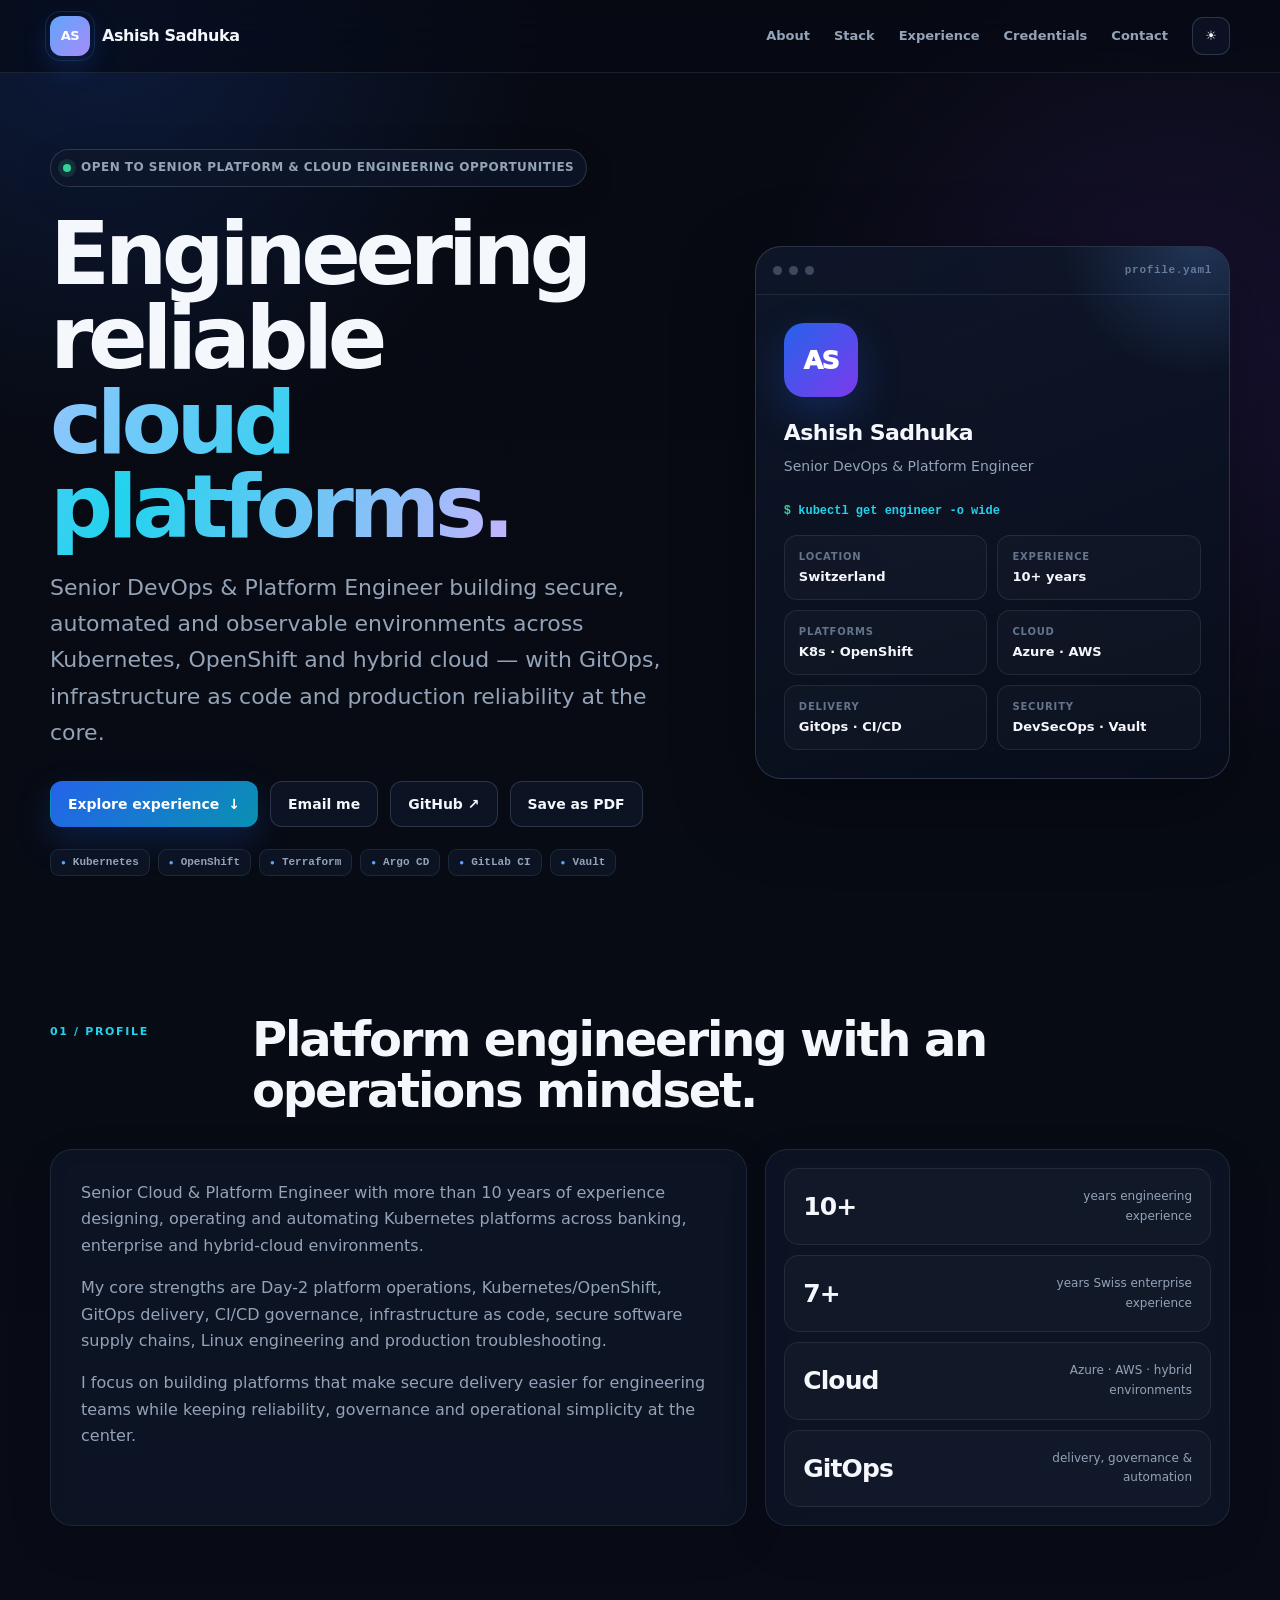
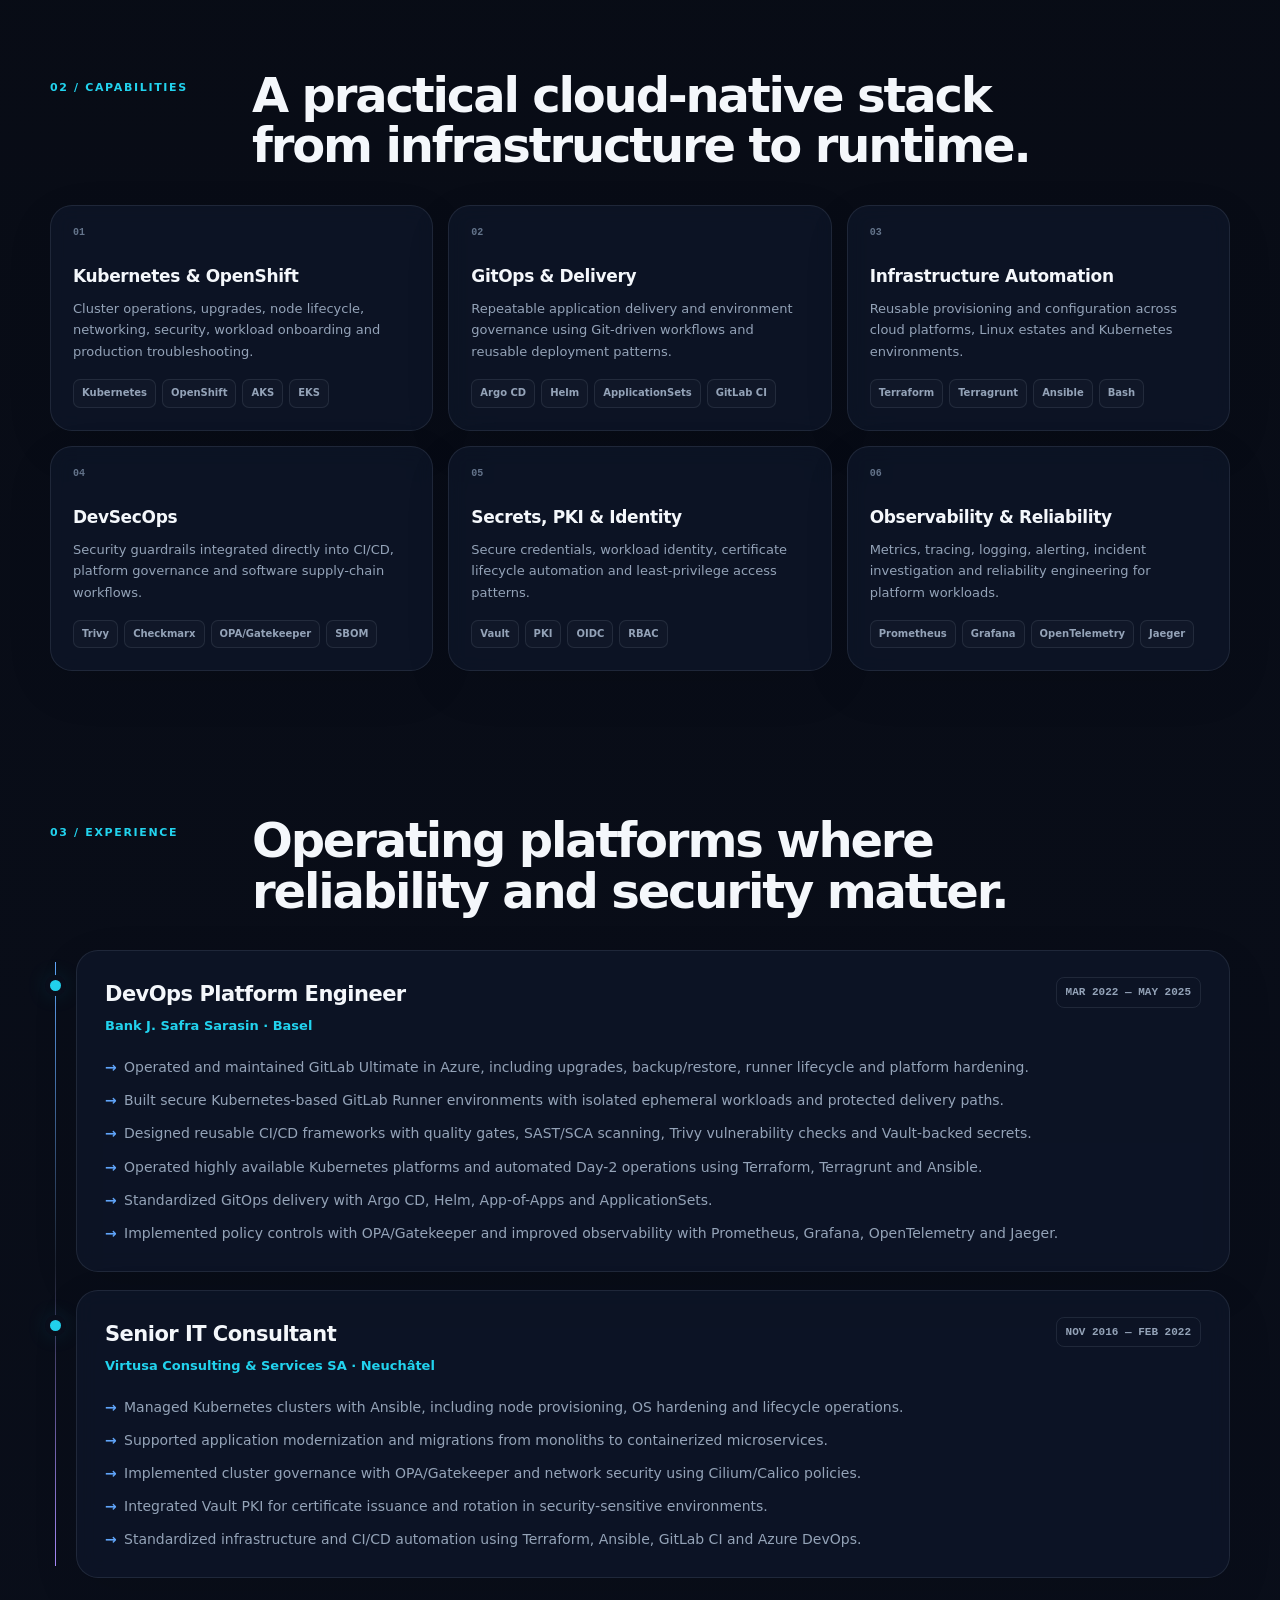
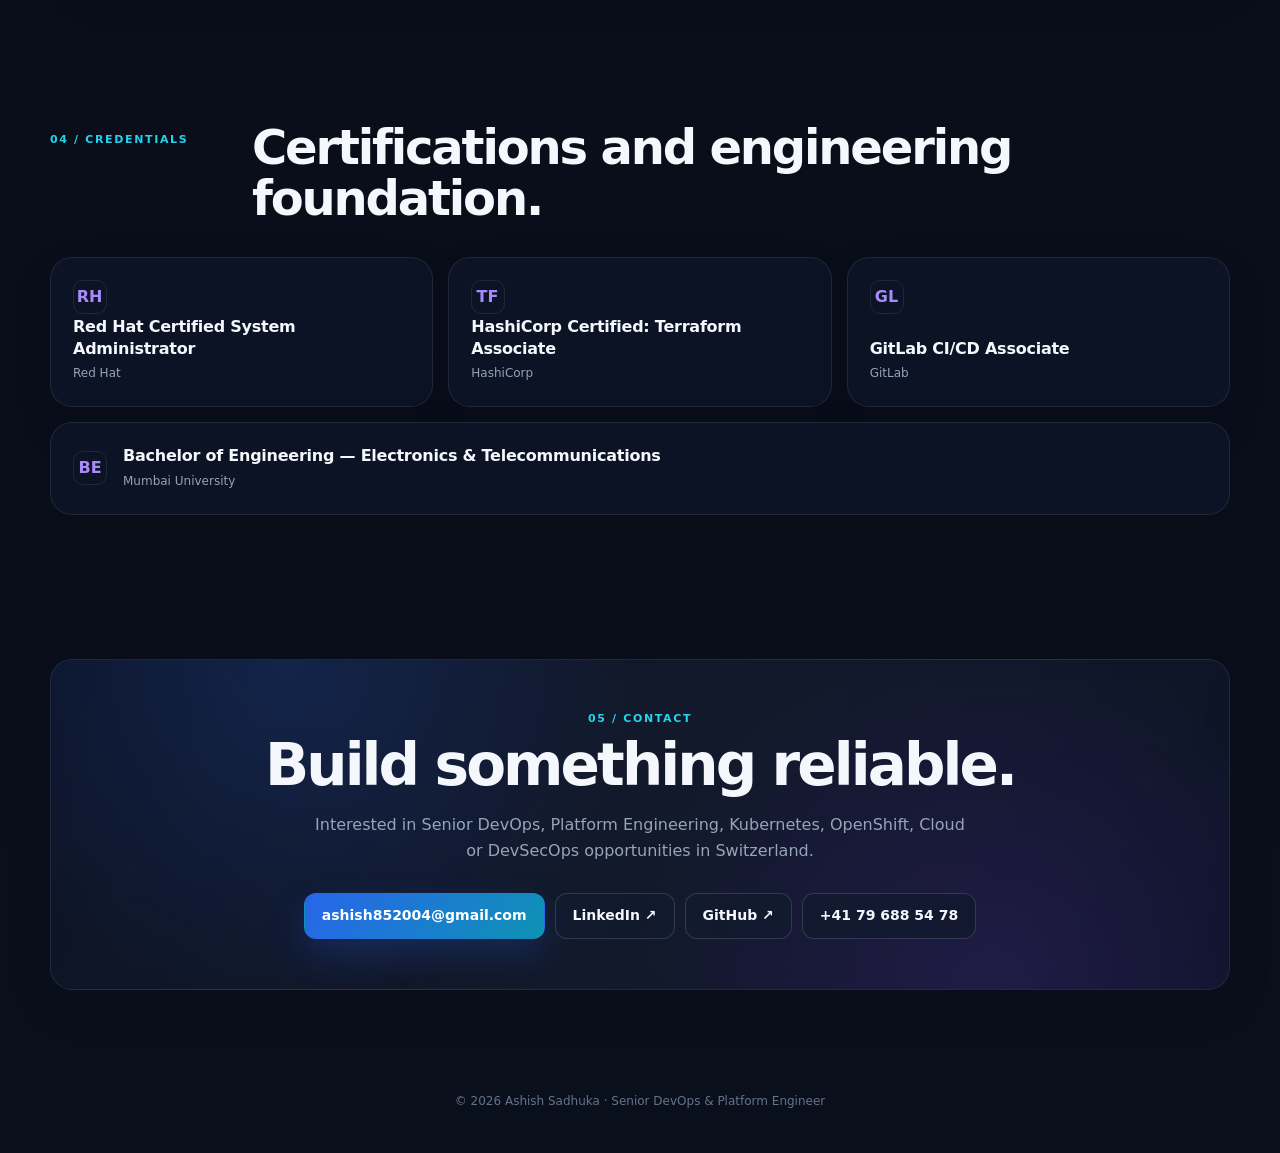
==== commit a6c258bf: "Polish online resume design" ====
--- a/index.html
+++ b/index.html
@@ -4,34 +4,632 @@
   <meta charset="UTF-8" />
   <meta name="viewport" content="width=device-width, initial-scale=1.0" />
   <meta name="description" content="Ashish Sadhuka — Senior DevOps & Platform Engineer specializing in Kubernetes, OpenShift, GitOps, DevSecOps, Terraform and cloud platforms." />
-  <meta name="theme-color" content="#0b1020" />
+  <meta name="theme-color" content="#070a12" />
+  <meta property="og:title" content="Ashish Sadhuka | Senior DevOps & Platform Engineer" />
+  <meta property="og:description" content="Kubernetes, OpenShift, GitOps, DevSecOps, Terraform and cloud platform engineering." />
   <title>Ashish Sadhuka | Senior DevOps & Platform Engineer</title>
   <style>
-    :root { --bg:#070b14; --card:rgba(15,23,42,.78); --card-solid:#0f172a; --text:#e7edf7; --muted:#9aa8bd; --line:rgba(148,163,184,.16); --accent:#60a5fa; --accent-2:#22d3ee; --good:#34d399; --shadow:0 20px 70px rgba(0,0,0,.34); --radius:22px; --max:1160px; }
-    body.light { --bg:#f5f7fb; --card:rgba(255,255,255,.9); --card-solid:#fff; --text:#111827; --muted:#586579; --line:rgba(15,23,42,.10); --accent:#2563eb; --accent-2:#0891b2; --good:#059669; --shadow:0 20px 60px rgba(30,41,59,.10); }
-    *{box-sizing:border-box} html{scroll-behavior:smooth} body{margin:0;font-family:Inter,ui-sans-serif,system-ui,-apple-system,BlinkMacSystemFont,"Segoe UI",sans-serif;color:var(--text);background:radial-gradient(circle at 12% 8%,rgba(37,99,235,.18),transparent 27rem),radial-gradient(circle at 88% 12%,rgba(34,211,238,.12),transparent 25rem),var(--bg);line-height:1.65;transition:background .2s ease,color .2s ease} a{color:inherit;text-decoration:none} button{font:inherit}.wrap{width:min(calc(100% - 36px),var(--max));margin:0 auto}.nav-shell{position:sticky;top:0;z-index:50;padding:14px 0;backdrop-filter:blur(16px);background:color-mix(in srgb,var(--bg) 78%,transparent);border-bottom:1px solid var(--line)}nav{display:flex;align-items:center;justify-content:space-between;gap:18px}.brand{display:flex;align-items:center;gap:11px;font-weight:800;letter-spacing:-.02em}.brand-mark{width:38px;height:38px;border-radius:12px;display:grid;place-items:center;color:#fff;background:linear-gradient(135deg,var(--accent),var(--accent-2));box-shadow:0 10px 30px rgba(37,99,235,.25);font-size:14px}.nav-links{display:flex;align-items:center;gap:22px;color:var(--muted);font-size:14px;font-weight:650}.nav-links a:hover{color:var(--text)}.icon-btn{border:1px solid var(--line);background:var(--card);color:var(--text);border-radius:12px;padding:8px 11px;cursor:pointer}.hero{padding:84px 0 58px;display:grid;grid-template-columns:1.3fr .7fr;gap:46px;align-items:center}.eyebrow{display:inline-flex;align-items:center;gap:8px;padding:8px 12px;border-radius:999px;border:1px solid var(--line);background:var(--card);color:var(--muted);font-size:13px;font-weight:700;letter-spacing:.02em}.dot{width:8px;height:8px;border-radius:999px;background:var(--good);box-shadow:0 0 0 5px color-mix(in srgb,var(--good) 15%,transparent)}h1{margin:22px 0 16px;font-size:clamp(44px,7vw,82px);line-height:.98;letter-spacing:-.055em;max-width:900px}.gradient-text{background:linear-gradient(110deg,var(--accent),var(--accent-2));-webkit-background-clip:text;background-clip:text;color:transparent}.hero-sub{font-size:clamp(18px,2vw,23px);color:var(--muted);max-width:800px;margin:0 0 28px}.actions{display:flex;flex-wrap:wrap;gap:12px;margin-top:28px}.btn{display:inline-flex;align-items:center;justify-content:center;gap:9px;padding:12px 17px;border-radius:13px;border:1px solid var(--line);background:var(--card);color:var(--text);font-weight:750;cursor:pointer}.btn.primary{border:none;color:#fff;background:linear-gradient(135deg,var(--accent),var(--accent-2));box-shadow:0 12px 30px rgba(37,99,235,.22)}.hero-card{border:1px solid var(--line);background:linear-gradient(145deg,var(--card),color-mix(in srgb,var(--card-solid) 80%,transparent));border-radius:28px;padding:28px;box-shadow:var(--shadow);position:relative;overflow:hidden}.hero-card::before{content:"";position:absolute;inset:-30% auto auto 60%;width:220px;height:220px;border-radius:50%;background:radial-gradient(circle,color-mix(in srgb,var(--accent) 38%,transparent),transparent 68%)}.avatar{width:84px;height:84px;border-radius:22px;display:grid;place-items:center;background:linear-gradient(135deg,var(--accent),var(--accent-2));color:#fff;font-size:28px;font-weight:900;letter-spacing:-.05em;margin-bottom:22px;box-shadow:0 18px 50px rgba(37,99,235,.25)}.mini-title{font-size:20px;font-weight:850;margin-bottom:3px}.mini-role{color:var(--muted);margin-bottom:20px}.info-row{display:flex;gap:10px;align-items:flex-start;padding:11px 0;border-top:1px solid var(--line);color:var(--muted);font-size:14px;position:relative;z-index:1}.info-row strong{color:var(--text)}section{padding:38px 0 64px}.section-title{margin-bottom:26px}.section-title span{color:var(--accent-2);font-size:12px;font-weight:850;letter-spacing:.14em;text-transform:uppercase}.section-title h2{font-size:clamp(28px,4vw,44px);line-height:1.08;margin:7px 0 0;letter-spacing:-.035em}.grid-2{display:grid;grid-template-columns:repeat(2,minmax(0,1fr));gap:18px}.card{border:1px solid var(--line);background:var(--card);border-radius:var(--radius);padding:24px;box-shadow:0 14px 50px rgba(0,0,0,.08)}.about p{color:var(--muted);margin:0 0 14px}.stats{display:grid;grid-template-columns:repeat(3,1fr);gap:14px;margin-top:22px}.stat{border:1px solid var(--line);border-radius:16px;padding:16px;background:color-mix(in srgb,var(--card-solid) 70%,transparent)}.stat strong{display:block;font-size:24px;line-height:1.1}.stat small{color:var(--muted)}.skills{display:grid;grid-template-columns:repeat(3,minmax(0,1fr));gap:16px}.skill-card h3{margin:0 0 11px;font-size:17px}.skill-card p{margin:0;color:var(--muted);font-size:14px}.tag-row{display:flex;flex-wrap:wrap;gap:8px;margin-top:16px}.tag{border:1px solid var(--line);border-radius:999px;padding:6px 10px;color:var(--muted);font-size:12px;font-weight:700;background:color-mix(in srgb,var(--card-solid) 78%,transparent)}.timeline{position:relative}.timeline::before{content:"";position:absolute;left:13px;top:8px;bottom:8px;width:2px;background:var(--line)}.job{position:relative;padding-left:48px;margin-bottom:20px}.job::before{content:"";position:absolute;left:6px;top:29px;width:16px;height:16px;border-radius:50%;background:linear-gradient(135deg,var(--accent),var(--accent-2));box-shadow:0 0 0 6px var(--bg)}.job-card{border:1px solid var(--line);background:var(--card);border-radius:var(--radius);padding:24px}.job-head{display:flex;justify-content:space-between;gap:20px;align-items:flex-start;margin-bottom:14px}.job h3{margin:0;font-size:20px}.company{color:var(--accent-2);font-weight:750}.date{color:var(--muted);white-space:nowrap;font-size:14px}.job ul{margin:14px 0 0;padding-left:19px;color:var(--muted)}.job li{margin:8px 0}.certs{display:grid;grid-template-columns:repeat(3,minmax(0,1fr));gap:16px}.cert-name{font-weight:800;margin-bottom:5px}.cert-org{color:var(--muted);font-size:14px}.contact{text-align:center;padding:44px;background:radial-gradient(circle at top left,color-mix(in srgb,var(--accent) 25%,transparent),transparent 40%),radial-gradient(circle at bottom right,color-mix(in srgb,var(--accent-2) 20%,transparent),transparent 38%),var(--card)}.contact p{color:var(--muted);max-width:650px;margin:12px auto 24px}.contact-links{display:flex;justify-content:center;gap:10px;flex-wrap:wrap}footer{border-top:1px solid var(--line);color:var(--muted);text-align:center;padding:28px 0 42px;font-size:13px}.reveal{opacity:0;transform:translateY(14px);transition:opacity .55s ease,transform .55s ease}.reveal.visible{opacity:1;transform:none}@media(max-width:900px){.hero{grid-template-columns:1fr;padding-top:58px}.skills,.certs{grid-template-columns:1fr 1fr}.nav-links a{display:none}}@media(max-width:640px){.wrap{width:min(calc(100% - 24px),var(--max))}.hero{padding-top:44px;gap:28px}h1{font-size:48px}.grid-2,.skills,.certs,.stats{grid-template-columns:1fr}.job{padding-left:34px}.timeline::before{left:8px}.job::before{left:1px}.job-head{flex-direction:column;gap:6px}.contact{padding:30px 20px}}@media print{.nav-shell,.actions,.contact .btn,footer{display:none!important}body{background:#fff;color:#111827}.hero{padding-top:20px}.card,.job-card,.hero-card,.contact{box-shadow:none;break-inside:avoid;background:#fff;border-color:#d1d5db}.reveal{opacity:1!important;transform:none!important}section{padding:24px 0}}
+    :root {
+      --bg: #070a12;
+      --bg-2: #0a0f1c;
+      --surface: rgba(15, 23, 42, 0.72);
+      --surface-2: rgba(17, 24, 39, 0.94);
+      --surface-hover: rgba(23, 34, 55, 0.92);
+      --text: #f4f7fb;
+      --muted: #94a3b8;
+      --muted-2: #64748b;
+      --line: rgba(148, 163, 184, 0.14);
+      --line-strong: rgba(148, 163, 184, 0.24);
+      --blue: #60a5fa;
+      --cyan: #22d3ee;
+      --violet: #a78bfa;
+      --green: #34d399;
+      --shadow: 0 24px 80px rgba(0,0,0,.36);
+      --radius: 22px;
+      --max: 1180px;
+    }
+
+    body.light {
+      --bg: #f7f9fc;
+      --bg-2: #eef2f7;
+      --surface: rgba(255,255,255,.82);
+      --surface-2: #ffffff;
+      --surface-hover: #ffffff;
+      --text: #0f172a;
+      --muted: #5f6f84;
+      --muted-2: #7c8a9c;
+      --line: rgba(15,23,42,.10);
+      --line-strong: rgba(15,23,42,.16);
+      --blue: #2563eb;
+      --cyan: #0891b2;
+      --violet: #7c3aed;
+      --green: #059669;
+      --shadow: 0 24px 70px rgba(15,23,42,.10);
+    }
+
+    * { box-sizing: border-box; }
+    html { scroll-behavior: smooth; }
+    body {
+      margin: 0;
+      color: var(--text);
+      background:
+        radial-gradient(circle at 8% 0%, rgba(37,99,235,.20), transparent 28rem),
+        radial-gradient(circle at 92% 8%, rgba(124,58,237,.14), transparent 26rem),
+        linear-gradient(180deg, var(--bg), var(--bg-2));
+      font-family: Inter, ui-sans-serif, system-ui, -apple-system, BlinkMacSystemFont, "Segoe UI", sans-serif;
+      line-height: 1.65;
+      min-height: 100vh;
+      overflow-x: hidden;
+      transition: color .2s ease, background .2s ease;
+    }
+
+    body::before {
+      content: "";
+      position: fixed;
+      inset: 0;
+      pointer-events: none;
+      z-index: -1;
+      background-image:
+        linear-gradient(var(--line) 1px, transparent 1px),
+        linear-gradient(90deg, var(--line) 1px, transparent 1px);
+      background-size: 52px 52px;
+      mask-image: linear-gradient(to bottom, rgba(0,0,0,.38), transparent 64%);
+      opacity: .28;
+    }
+
+    *::selection { background: rgba(96,165,250,.28); }
+    a { color: inherit; text-decoration: none; }
+    button { font: inherit; }
+    .wrap { width: min(calc(100% - 40px), var(--max)); margin: 0 auto; }
+
+    .nav-shell {
+      position: sticky;
+      top: 0;
+      z-index: 100;
+      border-bottom: 1px solid var(--line);
+      background: color-mix(in srgb, var(--bg) 72%, transparent);
+      backdrop-filter: blur(18px) saturate(150%);
+    }
+
+    nav {
+      min-height: 72px;
+      display: flex;
+      align-items: center;
+      justify-content: space-between;
+      gap: 22px;
+    }
+
+    .brand { display:flex; align-items:center; gap:12px; font-weight:850; letter-spacing:-.025em; }
+    .brand-mark {
+      width: 40px;
+      height: 40px;
+      border-radius: 12px;
+      display: grid;
+      place-items: center;
+      color: white;
+      font-size: 13px;
+      font-weight: 900;
+      background: linear-gradient(135deg, var(--blue), var(--violet));
+      box-shadow: 0 10px 28px rgba(37,99,235,.25);
+      position: relative;
+    }
+    .brand-mark::after {
+      content: "";
+      position:absolute;
+      inset:-5px;
+      border:1px solid rgba(96,165,250,.16);
+      border-radius:15px;
+    }
+
+    .nav-links { display:flex; align-items:center; gap:24px; color:var(--muted); font-size:13px; font-weight:700; }
+    .nav-links a { transition: color .18s ease; }
+    .nav-links a:hover { color: var(--text); }
+    .icon-btn {
+      width: 38px;
+      height: 38px;
+      border-radius: 11px;
+      border: 1px solid var(--line-strong);
+      background: var(--surface);
+      color: var(--text);
+      cursor:pointer;
+      transition: .18s ease;
+    }
+    .icon-btn:hover { transform: translateY(-1px); border-color: rgba(96,165,250,.45); }
+
+    .hero {
+      min-height: calc(100vh - 72px);
+      padding: 76px 0 66px;
+      display:grid;
+      grid-template-columns: minmax(0, 1.15fr) minmax(330px, .85fr);
+      gap: 62px;
+      align-items:center;
+    }
+
+    .eyebrow {
+      display:inline-flex;
+      align-items:center;
+      gap:10px;
+      padding:8px 12px;
+      border-radius:999px;
+      border:1px solid var(--line-strong);
+      background:var(--surface);
+      color:var(--muted);
+      font-size:12px;
+      font-weight:800;
+      letter-spacing:.04em;
+      text-transform:uppercase;
+      box-shadow: 0 10px 40px rgba(0,0,0,.08);
+    }
+    .dot {
+      width:8px;
+      height:8px;
+      border-radius:999px;
+      background:var(--green);
+      box-shadow:0 0 0 5px color-mix(in srgb,var(--green) 14%,transparent);
+    }
+
+    h1 {
+      margin: 25px 0 20px;
+      font-size: clamp(48px, 7vw, 88px);
+      line-height: .96;
+      letter-spacing: -.062em;
+      max-width: 850px;
+    }
+    .gradient-text {
+      background: linear-gradient(110deg, #93c5fd 0%, var(--cyan) 45%, #c4b5fd 100%);
+      -webkit-background-clip:text;
+      background-clip:text;
+      color:transparent;
+    }
+    body.light .gradient-text { background:linear-gradient(110deg,#2563eb,#0891b2,#7c3aed); -webkit-background-clip:text; background-clip:text; color:transparent; }
+
+    .hero-sub {
+      margin: 0;
+      max-width: 770px;
+      color: var(--muted);
+      font-size: clamp(18px, 2vw, 22px);
+      line-height:1.65;
+    }
+
+    .actions { display:flex; flex-wrap:wrap; gap:12px; margin-top:30px; }
+    .btn {
+      display:inline-flex;
+      align-items:center;
+      justify-content:center;
+      gap:9px;
+      min-height:46px;
+      padding:0 17px;
+      border:1px solid var(--line-strong);
+      border-radius:12px;
+      background:var(--surface);
+      color:var(--text);
+      font-weight:800;
+      font-size:14px;
+      cursor:pointer;
+      transition: transform .18s ease, border-color .18s ease, background .18s ease;
+    }
+    .btn:hover { transform:translateY(-2px); border-color:rgba(96,165,250,.5); background:var(--surface-hover); }
+    .btn.primary {
+      border-color:transparent;
+      color:#fff;
+      background:linear-gradient(135deg,#2563eb,#0891b2);
+      box-shadow:0 14px 35px rgba(37,99,235,.22);
+    }
+
+    .hero-side { position:relative; }
+    .terminal {
+      position:relative;
+      overflow:hidden;
+      border:1px solid var(--line-strong);
+      border-radius:26px;
+      background:linear-gradient(160deg, rgba(15,23,42,.94), rgba(8,14,27,.88));
+      box-shadow:var(--shadow);
+    }
+    body.light .terminal { background:linear-gradient(160deg,#fff,#f8fafc); }
+    .terminal::before {
+      content:"";
+      position:absolute;
+      width:280px;
+      height:280px;
+      border-radius:50%;
+      top:-150px;
+      right:-110px;
+      background:radial-gradient(circle,rgba(96,165,250,.23),transparent 70%);
+    }
+    .terminal-bar {
+      min-height:48px;
+      padding:0 17px;
+      display:flex;
+      align-items:center;
+      justify-content:space-between;
+      border-bottom:1px solid var(--line);
+      color:var(--muted-2);
+      font: 700 11px/1 ui-monospace,SFMono-Regular,Menlo,Consolas,monospace;
+      letter-spacing:.06em;
+    }
+    .terminal-dots { display:flex; gap:7px; }
+    .terminal-dots i { width:9px; height:9px; border-radius:50%; display:block; background:var(--muted-2); opacity:.55; }
+    .terminal-body { padding:28px; position:relative; z-index:1; }
+    .avatar {
+      width:74px;
+      height:74px;
+      border-radius:20px;
+      display:grid;
+      place-items:center;
+      color:#fff;
+      font-size:25px;
+      font-weight:950;
+      letter-spacing:-.05em;
+      background:linear-gradient(135deg,#2563eb,#7c3aed);
+      box-shadow:0 16px 42px rgba(37,99,235,.26);
+      margin-bottom:18px;
+    }
+    .mini-title { font-size:22px; font-weight:900; letter-spacing:-.025em; }
+    .mini-role { margin-top:3px; color:var(--muted); font-size:14px; }
+    .command { margin:24px 0 4px; color:var(--cyan); font:700 12px/1.6 ui-monospace,SFMono-Regular,Menlo,Consolas,monospace; }
+    .command::before { content:"$ "; color:var(--green); }
+    .profile-grid { display:grid; grid-template-columns:1fr 1fr; gap:10px; margin-top:14px; }
+    .profile-cell {
+      padding:13px 14px;
+      border:1px solid var(--line);
+      border-radius:13px;
+      background:rgba(255,255,255,.025);
+    }
+    body.light .profile-cell { background:rgba(15,23,42,.025); }
+    .profile-cell small { display:block; color:var(--muted-2); font-size:10px; font-weight:850; text-transform:uppercase; letter-spacing:.08em; margin-bottom:3px; }
+    .profile-cell strong { display:block; font-size:13px; line-height:1.35; }
+
+    .tech-strip {
+      margin-top: 22px;
+      display:flex;
+      flex-wrap:wrap;
+      gap:8px;
+    }
+    .tech-pill {
+      display:inline-flex;
+      align-items:center;
+      gap:7px;
+      padding:7px 10px;
+      border-radius:9px;
+      border:1px solid var(--line);
+      background:var(--surface);
+      color:var(--muted);
+      font:700 11px/1 ui-monospace,SFMono-Regular,Menlo,Consolas,monospace;
+    }
+    .tech-pill::before { content:"●"; color:var(--blue); font-size:8px; }
+
+    .section { padding: 72px 0; }
+    .section-title { display:grid; grid-template-columns:180px 1fr; gap:22px; align-items:start; margin-bottom:34px; }
+    .section-kicker { color:var(--cyan); font-size:11px; font-weight:900; letter-spacing:.15em; text-transform:uppercase; padding-top:9px; }
+    .section-title h2 { margin:0; font-size:clamp(30px,4vw,48px); line-height:1.05; letter-spacing:-.045em; max-width:780px; }
+
+    .card {
+      border:1px solid var(--line);
+      background:var(--surface);
+      border-radius:var(--radius);
+      box-shadow:0 16px 50px rgba(0,0,0,.08);
+      backdrop-filter:blur(10px);
+    }
+
+    .about-grid { display:grid; grid-template-columns:1.2fr .8fr; gap:18px; }
+    .about-copy { padding:30px; }
+    .about-copy p { margin:0 0 16px; color:var(--muted); font-size:16px; }
+    .about-copy p:last-child { margin-bottom:0; }
+    .metrics { padding:18px; display:grid; grid-template-columns:1fr; gap:10px; }
+    .metric {
+      padding:17px 18px;
+      border:1px solid var(--line);
+      border-radius:15px;
+      background:rgba(255,255,255,.022);
+      display:flex;
+      align-items:center;
+      justify-content:space-between;
+      gap:20px;
+    }
+    body.light .metric { background:rgba(15,23,42,.018); }
+    .metric strong { font-size:25px; letter-spacing:-.035em; }
+    .metric span { color:var(--muted); font-size:12px; text-align:right; max-width:150px; }
+
+    .skills { display:grid; grid-template-columns:repeat(3,minmax(0,1fr)); gap:15px; }
+    .skill-card {
+      padding:22px;
+      position:relative;
+      overflow:hidden;
+      transition:transform .2s ease,border-color .2s ease,background .2s ease;
+    }
+    .skill-card:hover { transform:translateY(-4px); border-color:rgba(96,165,250,.34); background:var(--surface-hover); }
+    .skill-no { color:var(--muted-2); font:800 10px/1 ui-monospace,SFMono-Regular,Menlo,Consolas,monospace; margin-bottom:24px; }
+    .skill-card h3 { margin:0 0 8px; font-size:17px; letter-spacing:-.02em; }
+    .skill-card p { margin:0; color:var(--muted); font-size:13px; min-height:62px; }
+    .tags { display:flex; flex-wrap:wrap; gap:6px; margin-top:17px; }
+    .tag { padding:5px 8px; border-radius:7px; border:1px solid var(--line); color:var(--muted); font-size:10px; font-weight:800; background:rgba(255,255,255,.02); }
+
+    .timeline { position:relative; padding-left:26px; }
+    .timeline::before { content:""; position:absolute; left:5px; top:12px; bottom:12px; width:1px; background:linear-gradient(var(--blue),var(--line),var(--violet)); }
+    .job { position:relative; margin-bottom:18px; }
+    .job:last-child { margin-bottom:0; }
+    .job::before { content:""; position:absolute; left:-26px; top:30px; width:11px; height:11px; border-radius:50%; background:var(--cyan); box-shadow:0 0 0 5px var(--bg-2),0 0 22px rgba(34,211,238,.38); }
+    .job-card { padding:26px 28px; }
+    .job-head { display:flex; align-items:flex-start; justify-content:space-between; gap:20px; }
+    .job h3 { margin:0; font-size:21px; letter-spacing:-.025em; }
+    .company { margin-top:3px; color:var(--cyan); font-weight:800; font-size:13px; }
+    .date { color:var(--muted); font:700 11px/1.5 ui-monospace,SFMono-Regular,Menlo,Consolas,monospace; white-space:nowrap; padding:6px 9px; border:1px solid var(--line); border-radius:8px; }
+    .job ul { margin:20px 0 0; padding:0; list-style:none; display:grid; gap:10px; }
+    .job li { color:var(--muted); font-size:14px; padding-left:19px; position:relative; }
+    .job li::before { content:"→"; position:absolute; left:0; color:var(--blue); font-weight:900; }
+
+    .cert-grid { display:grid; grid-template-columns:repeat(3,minmax(0,1fr)); gap:15px; }
+    .cert { padding:22px; min-height:150px; display:flex; flex-direction:column; justify-content:space-between; transition:transform .2s ease,border-color .2s ease; }
+    .cert:hover { transform:translateY(-3px); border-color:rgba(167,139,250,.36); }
+    .cert-icon { width:34px; height:34px; border-radius:10px; display:grid; place-items:center; border:1px solid var(--line); color:var(--violet); font-weight:900; }
+    .cert-name { font-weight:850; letter-spacing:-.015em; line-height:1.35; }
+    .cert-org { margin-top:5px; color:var(--muted); font-size:12px; }
+    .education { grid-column:1/-1; min-height:auto; display:grid; grid-template-columns:auto 1fr; align-items:center; gap:16px; }
+
+    .contact {
+      padding:50px;
+      position:relative;
+      overflow:hidden;
+      text-align:center;
+      background:
+        radial-gradient(circle at 20% 0%,rgba(37,99,235,.18),transparent 35%),
+        radial-gradient(circle at 80% 100%,rgba(124,58,237,.16),transparent 36%),
+        var(--surface);
+    }
+    .contact::before { content:""; position:absolute; inset:0; background:linear-gradient(120deg,transparent,rgba(255,255,255,.025),transparent); pointer-events:none; }
+    .contact .section-kicker { padding:0; }
+    .contact h2 { margin:8px auto 0; font-size:clamp(34px,5vw,58px); line-height:1; letter-spacing:-.05em; }
+    .contact p { max-width:650px; margin:18px auto 28px; color:var(--muted); }
+    .contact-links { display:flex; justify-content:center; flex-wrap:wrap; gap:10px; }
+
+    footer { padding:30px 0 42px; color:var(--muted-2); font-size:12px; text-align:center; }
+
+    .reveal { opacity:0; transform:translateY(14px); transition:opacity .5s ease,transform .5s ease; }
+    .reveal.visible { opacity:1; transform:none; }
+
+    @media (max-width: 960px) {
+      .hero { grid-template-columns:1fr; min-height:auto; padding-top:62px; }
+      .hero-side { max-width:650px; }
+      .skills, .cert-grid { grid-template-columns:1fr 1fr; }
+      .section-title { grid-template-columns:1fr; gap:8px; }
+      .section-kicker { padding-top:0; }
+    }
+
+    @media (max-width: 680px) {
+      .wrap { width:min(calc(100% - 24px),var(--max)); }
+      .nav-links a { display:none; }
+      .nav-links { gap:8px; }
+      .hero { padding:46px 0 42px; gap:34px; }
+      h1 { font-size:50px; }
+      .hero-sub { font-size:17px; }
+      .profile-grid, .skills, .cert-grid, .about-grid { grid-template-columns:1fr; }
+      .profile-cell { padding:12px; }
+      .section { padding:52px 0; }
+      .section-title h2 { font-size:34px; }
+      .job-head { flex-direction:column; gap:10px; }
+      .date { white-space:normal; }
+      .job-card { padding:22px; }
+      .education { grid-column:auto; grid-template-columns:auto 1fr; }
+      .contact { padding:34px 20px; }
+      .actions .btn { width:100%; }
+    }
+
+    @media print {
+      .nav-shell,.actions,.contact .btn,footer,.tech-strip { display:none!important; }
+      body { background:#fff; color:#111827; }
+      body::before { display:none; }
+      .hero { min-height:auto; padding:20px 0; }
+      .card,.terminal { box-shadow:none; background:#fff; border-color:#d1d5db; break-inside:avoid; }
+      .reveal { opacity:1!important; transform:none!important; }
+      .section { padding:24px 0; }
+    }
   </style>
 </head>
 <body>
-  <div class="nav-shell"><div class="wrap"><nav aria-label="Primary navigation"><a class="brand" href="#top"><span class="brand-mark">AS</span><span>Ashish Sadhuka</span></a><div class="nav-links"><a href="#about">About</a><a href="#skills">Skills</a><a href="#experience">Experience</a><a href="#certifications">Certifications</a><a href="#contact">Contact</a><button class="icon-btn" id="themeToggle" aria-label="Toggle theme">☀︎</button></div></nav></div></div>
-  <main id="top"><div class="wrap">
-    <section class="hero"><div><div class="eyebrow"><span class="dot"></span> Open to senior platform & cloud engineering opportunities</div><h1>Senior DevOps &<br><span class="gradient-text">Platform Engineer.</span></h1><p class="hero-sub">I design, automate and operate secure cloud-native platforms across Kubernetes, OpenShift and hybrid cloud environments — with a strong focus on GitOps, DevSecOps, infrastructure automation and production reliability.</p><div class="actions"><a class="btn primary" href="#experience">View experience ↓</a><a class="btn" href="mailto:ashish852004@gmail.com">Email me</a><button class="btn" onclick="window.print()">Print / Save PDF</button></div></div>
-    <aside class="hero-card reveal"><div class="avatar">AS</div><div class="mini-title">Ashish Sadhuka</div><div class="mini-role">Senior DevOps & Platform Engineer</div><div class="info-row"><span>📍</span><span><strong>Switzerland</strong><br>Available in the Swiss market</span></div><div class="info-row"><span>☁️</span><span><strong>Cloud & Platform</strong><br>Azure · AWS · Kubernetes · OpenShift</span></div><div class="info-row"><span>⚙️</span><span><strong>Automation</strong><br>Terraform · Ansible · GitOps · CI/CD</span></div><div class="info-row"><span>🛡️</span><span><strong>Security</strong><br>DevSecOps · Vault · OPA · Supply chain</span></div></aside></section>
-    <section id="about"><div class="section-title reveal"><span>Profile</span><h2>Platform engineering with an operations mindset.</h2></div><div class="grid-2"><div class="card about reveal"><p>Senior Cloud & Platform Engineer with more than 10 years of experience designing, operating and automating Kubernetes platforms across banking, enterprise and hybrid-cloud environments.</p><p>My core strengths are Day-2 platform operations, Kubernetes/OpenShift, GitOps delivery, CI/CD governance, infrastructure as code, secure software supply chains, Linux engineering and production troubleshooting.</p><p>I enjoy building platforms that make secure delivery easier for engineering teams while keeping reliability, governance and operational simplicity at the center.</p></div><div class="card reveal"><div class="stats"><div class="stat"><strong>10+ yrs</strong><small>Engineering experience</small></div><div class="stat"><strong>7+ yrs</strong><small>Swiss enterprise experience</small></div><div class="stat"><strong>3</strong><small>Cloud / platform ecosystems</small></div></div><div class="tag-row"><span class="tag">Banking & regulated environments</span><span class="tag">Production operations</span><span class="tag">Developer enablement</span><span class="tag">Security by design</span></div></div></div></section>
-    <section id="skills"><div class="section-title reveal"><span>Capabilities</span><h2>Core technical stack.</h2></div><div class="skills">
-      <article class="card skill-card reveal"><h3>Kubernetes & OpenShift</h3><p>Cluster operations, upgrades, node lifecycle, workload onboarding, networking, security and troubleshooting.</p><div class="tag-row"><span class="tag">Kubernetes</span><span class="tag">OpenShift</span><span class="tag">AKS</span><span class="tag">EKS</span></div></article>
-      <article class="card skill-card reveal"><h3>GitOps & Delivery</h3><p>Standardized application delivery and environment governance using Git-driven workflows.</p><div class="tag-row"><span class="tag">Argo CD</span><span class="tag">Helm</span><span class="tag">ApplicationSets</span><span class="tag">GitLab CI</span></div></article>
-      <article class="card skill-card reveal"><h3>Infrastructure Automation</h3><p>Reusable provisioning and configuration patterns across cloud, Kubernetes and Linux estates.</p><div class="tag-row"><span class="tag">Terraform</span><span class="tag">Terragrunt</span><span class="tag">Ansible</span><span class="tag">Bash</span></div></article>
-      <article class="card skill-card reveal"><h3>DevSecOps</h3><p>Security controls integrated directly into delivery pipelines and platform governance.</p><div class="tag-row"><span class="tag">Trivy</span><span class="tag">Checkmarx</span><span class="tag">OPA/Gatekeeper</span><span class="tag">SBOM</span></div></article>
-      <article class="card skill-card reveal"><h3>Secrets, PKI & Identity</h3><p>Secure credential workflows, workload identity, certificate automation and policy enforcement.</p><div class="tag-row"><span class="tag">Vault</span><span class="tag">PKI</span><span class="tag">OIDC</span><span class="tag">RBAC</span></div></article>
-      <article class="card skill-card reveal"><h3>Observability & Reliability</h3><p>Monitoring, tracing, logging, incident investigation and reliability engineering for platform workloads.</p><div class="tag-row"><span class="tag">Prometheus</span><span class="tag">Grafana</span><span class="tag">OpenTelemetry</span><span class="tag">Jaeger</span></div></article></div></section>
-    <section id="experience"><div class="section-title reveal"><span>Experience</span><h2>Selected professional experience.</h2></div><div class="timeline">
-      <article class="job reveal"><div class="job-card"><div class="job-head"><div><h3>DevOps Platform Engineer</h3><div class="company">Bank J. Safra Sarasin · Basel</div></div><div class="date">Mar 2022 — May 2025</div></div><ul><li>Operated and maintained GitLab Ultimate in Azure, including upgrades, backup/restore, runner lifecycle and platform hardening.</li><li>Built secure Kubernetes-based GitLab Runner environments with isolated ephemeral workloads and protected delivery paths.</li><li>Designed reusable CI/CD frameworks with quality gates, SAST/SCA scanning, Trivy vulnerability checks and Vault-backed secrets.</li><li>Operated highly available Kubernetes platforms and automated Day-2 operations using Terraform, Terragrunt and Ansible.</li><li>Standardized GitOps delivery with Argo CD, Helm, App-of-Apps and ApplicationSets.</li><li>Implemented policy controls with OPA/Gatekeeper and improved platform observability with Prometheus, Grafana, OpenTelemetry and Jaeger.</li></ul></div></article>
-      <article class="job reveal"><div class="job-card"><div class="job-head"><div><h3>Senior IT Consultant</h3><div class="company">Virtusa Consulting & Services SA · Neuchâtel</div></div><div class="date">Nov 2016 — Feb 2022</div></div><ul><li>Managed Kubernetes clusters with Ansible, including node provisioning, OS hardening and lifecycle operations.</li><li>Supported application modernization and migrations from monoliths to containerized microservices.</li><li>Implemented cluster governance with OPA/Gatekeeper and network security using Cilium/Calico policies.</li><li>Integrated Vault PKI for certificate issuance and rotation in security-sensitive environments.</li><li>Standardized infrastructure and CI/CD automation using Terraform, Ansible, GitLab CI and Azure DevOps.</li></ul></div></article></div></section>
-    <section id="certifications"><div class="section-title reveal"><span>Credentials</span><h2>Certifications & education.</h2></div><div class="certs"><div class="card reveal"><div class="cert-name">Red Hat Certified System Administrator</div><div class="cert-org">Red Hat</div></div><div class="card reveal"><div class="cert-name">HashiCorp Certified: Terraform Associate</div><div class="cert-org">HashiCorp</div></div><div class="card reveal"><div class="cert-name">GitLab CI/CD Associate</div><div class="cert-org">GitLab</div></div><div class="card reveal" style="grid-column:1/-1"><div class="cert-name">Bachelor of Engineering — Electronics & Telecommunications</div><div class="cert-org">Mumbai University</div></div></div></section>
-    <section id="contact"><div class="contact card reveal"><div class="section-title" style="margin-bottom:0"><span>Contact</span><h2>Let’s build reliable platforms.</h2></div><p>Interested in Senior DevOps, Platform Engineering, Kubernetes, OpenShift, Cloud or DevSecOps opportunities in Switzerland.</p><div class="contact-links"><a class="btn primary" href="mailto:ashish852004@gmail.com">ashish852004@gmail.com</a><a class="btn" href="https://linkedin.com/in/ashishsadhuka/" target="_blank" rel="noopener">LinkedIn ↗</a><a class="btn" href="tel:+41796885478">+41 79 688 54 78</a></div></div></section>
-  </div></main>
+  <div class="nav-shell">
+    <div class="wrap">
+      <nav aria-label="Primary navigation">
+        <a class="brand" href="#top"><span class="brand-mark">AS</span><span>Ashish Sadhuka</span></a>
+        <div class="nav-links">
+          <a href="#about">About</a>
+          <a href="#skills">Stack</a>
+          <a href="#experience">Experience</a>
+          <a href="#certifications">Credentials</a>
+          <a href="#contact">Contact</a>
+          <button class="icon-btn" id="themeToggle" aria-label="Toggle light and dark mode">☀︎</button>
+        </div>
+      </nav>
+    </div>
+  </div>
+
+  <main id="top">
+    <div class="wrap">
+      <section class="hero">
+        <div>
+          <div class="eyebrow"><span class="dot"></span> Open to senior platform & cloud engineering opportunities</div>
+          <h1>Engineering reliable<br><span class="gradient-text">cloud platforms.</span></h1>
+          <p class="hero-sub">Senior DevOps & Platform Engineer building secure, automated and observable environments across Kubernetes, OpenShift and hybrid cloud — with GitOps, infrastructure as code and production reliability at the core.</p>
+          <div class="actions">
+            <a class="btn primary" href="#experience">Explore experience <span>↓</span></a>
+            <a class="btn" href="mailto:ashish852004@gmail.com">Email me</a>
+            <a class="btn" href="https://github.com/sadhu8524/online-resume" target="_blank" rel="noopener">GitHub ↗</a>
+            <button class="btn" onclick="window.print()">Save as PDF</button>
+          </div>
+          <div class="tech-strip" aria-label="Selected technologies">
+            <span class="tech-pill">Kubernetes</span><span class="tech-pill">OpenShift</span><span class="tech-pill">Terraform</span><span class="tech-pill">Argo CD</span><span class="tech-pill">GitLab CI</span><span class="tech-pill">Vault</span>
+          </div>
+        </div>
+
+        <div class="hero-side reveal">
+          <div class="terminal">
+            <div class="terminal-bar">
+              <div class="terminal-dots"><i></i><i></i><i></i></div>
+              <span>profile.yaml</span>
+            </div>
+            <div class="terminal-body">
+              <div class="avatar">AS</div>
+              <div class="mini-title">Ashish Sadhuka</div>
+              <div class="mini-role">Senior DevOps & Platform Engineer</div>
+              <div class="command">kubectl get engineer -o wide</div>
+              <div class="profile-grid">
+                <div class="profile-cell"><small>Location</small><strong>Switzerland</strong></div>
+                <div class="profile-cell"><small>Experience</small><strong>10+ years</strong></div>
+                <div class="profile-cell"><small>Platforms</small><strong>K8s · OpenShift</strong></div>
+                <div class="profile-cell"><small>Cloud</small><strong>Azure · AWS</strong></div>
+                <div class="profile-cell"><small>Delivery</small><strong>GitOps · CI/CD</strong></div>
+                <div class="profile-cell"><small>Security</small><strong>DevSecOps · Vault</strong></div>
+              </div>
+            </div>
+          </div>
+        </div>
+      </section>
+    </div>
+
+    <section class="section" id="about">
+      <div class="wrap">
+        <div class="section-title reveal">
+          <div class="section-kicker">01 / Profile</div>
+          <h2>Platform engineering with an operations mindset.</h2>
+        </div>
+        <div class="about-grid">
+          <div class="card about-copy reveal">
+            <p>Senior Cloud & Platform Engineer with more than 10 years of experience designing, operating and automating Kubernetes platforms across banking, enterprise and hybrid-cloud environments.</p>
+            <p>My core strengths are Day-2 platform operations, Kubernetes/OpenShift, GitOps delivery, CI/CD governance, infrastructure as code, secure software supply chains, Linux engineering and production troubleshooting.</p>
+            <p>I focus on building platforms that make secure delivery easier for engineering teams while keeping reliability, governance and operational simplicity at the center.</p>
+          </div>
+          <div class="card metrics reveal">
+            <div class="metric"><strong>10+</strong><span>years engineering experience</span></div>
+            <div class="metric"><strong>7+</strong><span>years Swiss enterprise experience</span></div>
+            <div class="metric"><strong>Cloud</strong><span>Azure · AWS · hybrid environments</span></div>
+            <div class="metric"><strong>GitOps</strong><span>delivery, governance & automation</span></div>
+          </div>
+        </div>
+      </div>
+    </section>
+
+    <section class="section" id="skills">
+      <div class="wrap">
+        <div class="section-title reveal">
+          <div class="section-kicker">02 / Capabilities</div>
+          <h2>A practical cloud-native stack from infrastructure to runtime.</h2>
+        </div>
+        <div class="skills">
+          <article class="card skill-card reveal"><div class="skill-no">01</div><h3>Kubernetes & OpenShift</h3><p>Cluster operations, upgrades, node lifecycle, networking, security, workload onboarding and production troubleshooting.</p><div class="tags"><span class="tag">Kubernetes</span><span class="tag">OpenShift</span><span class="tag">AKS</span><span class="tag">EKS</span></div></article>
+          <article class="card skill-card reveal"><div class="skill-no">02</div><h3>GitOps & Delivery</h3><p>Repeatable application delivery and environment governance using Git-driven workflows and reusable deployment patterns.</p><div class="tags"><span class="tag">Argo CD</span><span class="tag">Helm</span><span class="tag">ApplicationSets</span><span class="tag">GitLab CI</span></div></article>
+          <article class="card skill-card reveal"><div class="skill-no">03</div><h3>Infrastructure Automation</h3><p>Reusable provisioning and configuration across cloud platforms, Linux estates and Kubernetes environments.</p><div class="tags"><span class="tag">Terraform</span><span class="tag">Terragrunt</span><span class="tag">Ansible</span><span class="tag">Bash</span></div></article>
+          <article class="card skill-card reveal"><div class="skill-no">04</div><h3>DevSecOps</h3><p>Security guardrails integrated directly into CI/CD, platform governance and software supply-chain workflows.</p><div class="tags"><span class="tag">Trivy</span><span class="tag">Checkmarx</span><span class="tag">OPA/Gatekeeper</span><span class="tag">SBOM</span></div></article>
+          <article class="card skill-card reveal"><div class="skill-no">05</div><h3>Secrets, PKI & Identity</h3><p>Secure credentials, workload identity, certificate lifecycle automation and least-privilege access patterns.</p><div class="tags"><span class="tag">Vault</span><span class="tag">PKI</span><span class="tag">OIDC</span><span class="tag">RBAC</span></div></article>
+          <article class="card skill-card reveal"><div class="skill-no">06</div><h3>Observability & Reliability</h3><p>Metrics, tracing, logging, alerting, incident investigation and reliability engineering for platform workloads.</p><div class="tags"><span class="tag">Prometheus</span><span class="tag">Grafana</span><span class="tag">OpenTelemetry</span><span class="tag">Jaeger</span></div></article>
+        </div>
+      </div>
+    </section>
+
+    <section class="section" id="experience">
+      <div class="wrap">
+        <div class="section-title reveal">
+          <div class="section-kicker">03 / Experience</div>
+          <h2>Operating platforms where reliability and security matter.</h2>
+        </div>
+        <div class="timeline">
+          <article class="job reveal">
+            <div class="card job-card">
+              <div class="job-head">
+                <div><h3>DevOps Platform Engineer</h3><div class="company">Bank J. Safra Sarasin · Basel</div></div>
+                <div class="date">MAR 2022 — MAY 2025</div>
+              </div>
+              <ul>
+                <li>Operated and maintained GitLab Ultimate in Azure, including upgrades, backup/restore, runner lifecycle and platform hardening.</li>
+                <li>Built secure Kubernetes-based GitLab Runner environments with isolated ephemeral workloads and protected delivery paths.</li>
+                <li>Designed reusable CI/CD frameworks with quality gates, SAST/SCA scanning, Trivy vulnerability checks and Vault-backed secrets.</li>
+                <li>Operated highly available Kubernetes platforms and automated Day-2 operations using Terraform, Terragrunt and Ansible.</li>
+                <li>Standardized GitOps delivery with Argo CD, Helm, App-of-Apps and ApplicationSets.</li>
+                <li>Implemented policy controls with OPA/Gatekeeper and improved observability with Prometheus, Grafana, OpenTelemetry and Jaeger.</li>
+              </ul>
+            </div>
+          </article>
+
+          <article class="job reveal">
+            <div class="card job-card">
+              <div class="job-head">
+                <div><h3>Senior IT Consultant</h3><div class="company">Virtusa Consulting & Services SA · Neuchâtel</div></div>
+                <div class="date">NOV 2016 — FEB 2022</div>
+              </div>
+              <ul>
+                <li>Managed Kubernetes clusters with Ansible, including node provisioning, OS hardening and lifecycle operations.</li>
+                <li>Supported application modernization and migrations from monoliths to containerized microservices.</li>
+                <li>Implemented cluster governance with OPA/Gatekeeper and network security using Cilium/Calico policies.</li>
+                <li>Integrated Vault PKI for certificate issuance and rotation in security-sensitive environments.</li>
+                <li>Standardized infrastructure and CI/CD automation using Terraform, Ansible, GitLab CI and Azure DevOps.</li>
+              </ul>
+            </div>
+          </article>
+        </div>
+      </div>
+    </section>
+
+    <section class="section" id="certifications">
+      <div class="wrap">
+        <div class="section-title reveal">
+          <div class="section-kicker">04 / Credentials</div>
+          <h2>Certifications and engineering foundation.</h2>
+        </div>
+        <div class="cert-grid">
+          <div class="card cert reveal"><div class="cert-icon">RH</div><div><div class="cert-name">Red Hat Certified System Administrator</div><div class="cert-org">Red Hat</div></div></div>
+          <div class="card cert reveal"><div class="cert-icon">TF</div><div><div class="cert-name">HashiCorp Certified: Terraform Associate</div><div class="cert-org">HashiCorp</div></div></div>
+          <div class="card cert reveal"><div class="cert-icon">GL</div><div><div class="cert-name">GitLab CI/CD Associate</div><div class="cert-org">GitLab</div></div></div>
+          <div class="card cert education reveal"><div class="cert-icon">BE</div><div><div class="cert-name">Bachelor of Engineering — Electronics & Telecommunications</div><div class="cert-org">Mumbai University</div></div></div>
+        </div>
+      </div>
+    </section>
+
+    <section class="section" id="contact">
+      <div class="wrap">
+        <div class="card contact reveal">
+          <div class="section-kicker">05 / Contact</div>
+          <h2>Build something reliable.</h2>
+          <p>Interested in Senior DevOps, Platform Engineering, Kubernetes, OpenShift, Cloud or DevSecOps opportunities in Switzerland.</p>
+          <div class="contact-links">
+            <a class="btn primary" href="mailto:ashish852004@gmail.com">ashish852004@gmail.com</a>
+            <a class="btn" href="https://linkedin.com/in/ashishsadhuka/" target="_blank" rel="noopener">LinkedIn ↗</a>
+            <a class="btn" href="https://github.com/sadhu8524" target="_blank" rel="noopener">GitHub ↗</a>
+            <a class="btn" href="tel:+41796885478">+41 79 688 54 78</a>
+          </div>
+        </div>
+      </div>
+    </section>
+  </main>
+
   <footer><div class="wrap">© <span id="year"></span> Ashish Sadhuka · Senior DevOps & Platform Engineer</div></footer>
-  <script>const body=document.body,toggle=document.getElementById('themeToggle');if(localStorage.getItem('resume-theme')==='light')body.classList.add('light');function updateToggle(){toggle.textContent=body.classList.contains('light')?'◐':'☀︎'}updateToggle();toggle.addEventListener('click',()=>{body.classList.toggle('light');localStorage.setItem('resume-theme',body.classList.contains('light')?'light':'dark');updateToggle()});document.getElementById('year').textContent=new Date().getFullYear();const observer=new IntersectionObserver(entries=>{entries.forEach(entry=>{if(entry.isIntersecting){entry.target.classList.add('visible');observer.unobserve(entry.target)}})},{threshold:.08});document.querySelectorAll('.reveal').forEach(el=>observer.observe(el));</script>
+
+  <script>
+    const body = document.body;
+    const toggle = document.getElementById('themeToggle');
+    const savedTheme = localStorage.getItem('resume-theme');
+    if (savedTheme === 'light') body.classList.add('light');
+
+    function updateToggle() {
+      toggle.textContent = body.classList.contains('light') ? '◐' : '☀︎';
+    }
+    updateToggle();
+
+    toggle.addEventListener('click', () => {
+      body.classList.toggle('light');
+      localStorage.setItem('resume-theme', body.classList.contains('light') ? 'light' : 'dark');
+      updateToggle();
+    });
+
+    document.getElementById('year').textContent = new Date().getFullYear();
+
+    const observer = new IntersectionObserver(entries => {
+      entries.forEach(entry => {
+        if (entry.isIntersecting) {
+          entry.target.classList.add('visible');
+          observer.unobserve(entry.target);
+        }
+      });
+    }, { threshold: .08 });
+
+    document.querySelectorAll('.reveal').forEach(el => observer.observe(el));
+  </script>
 </body>
 </html>
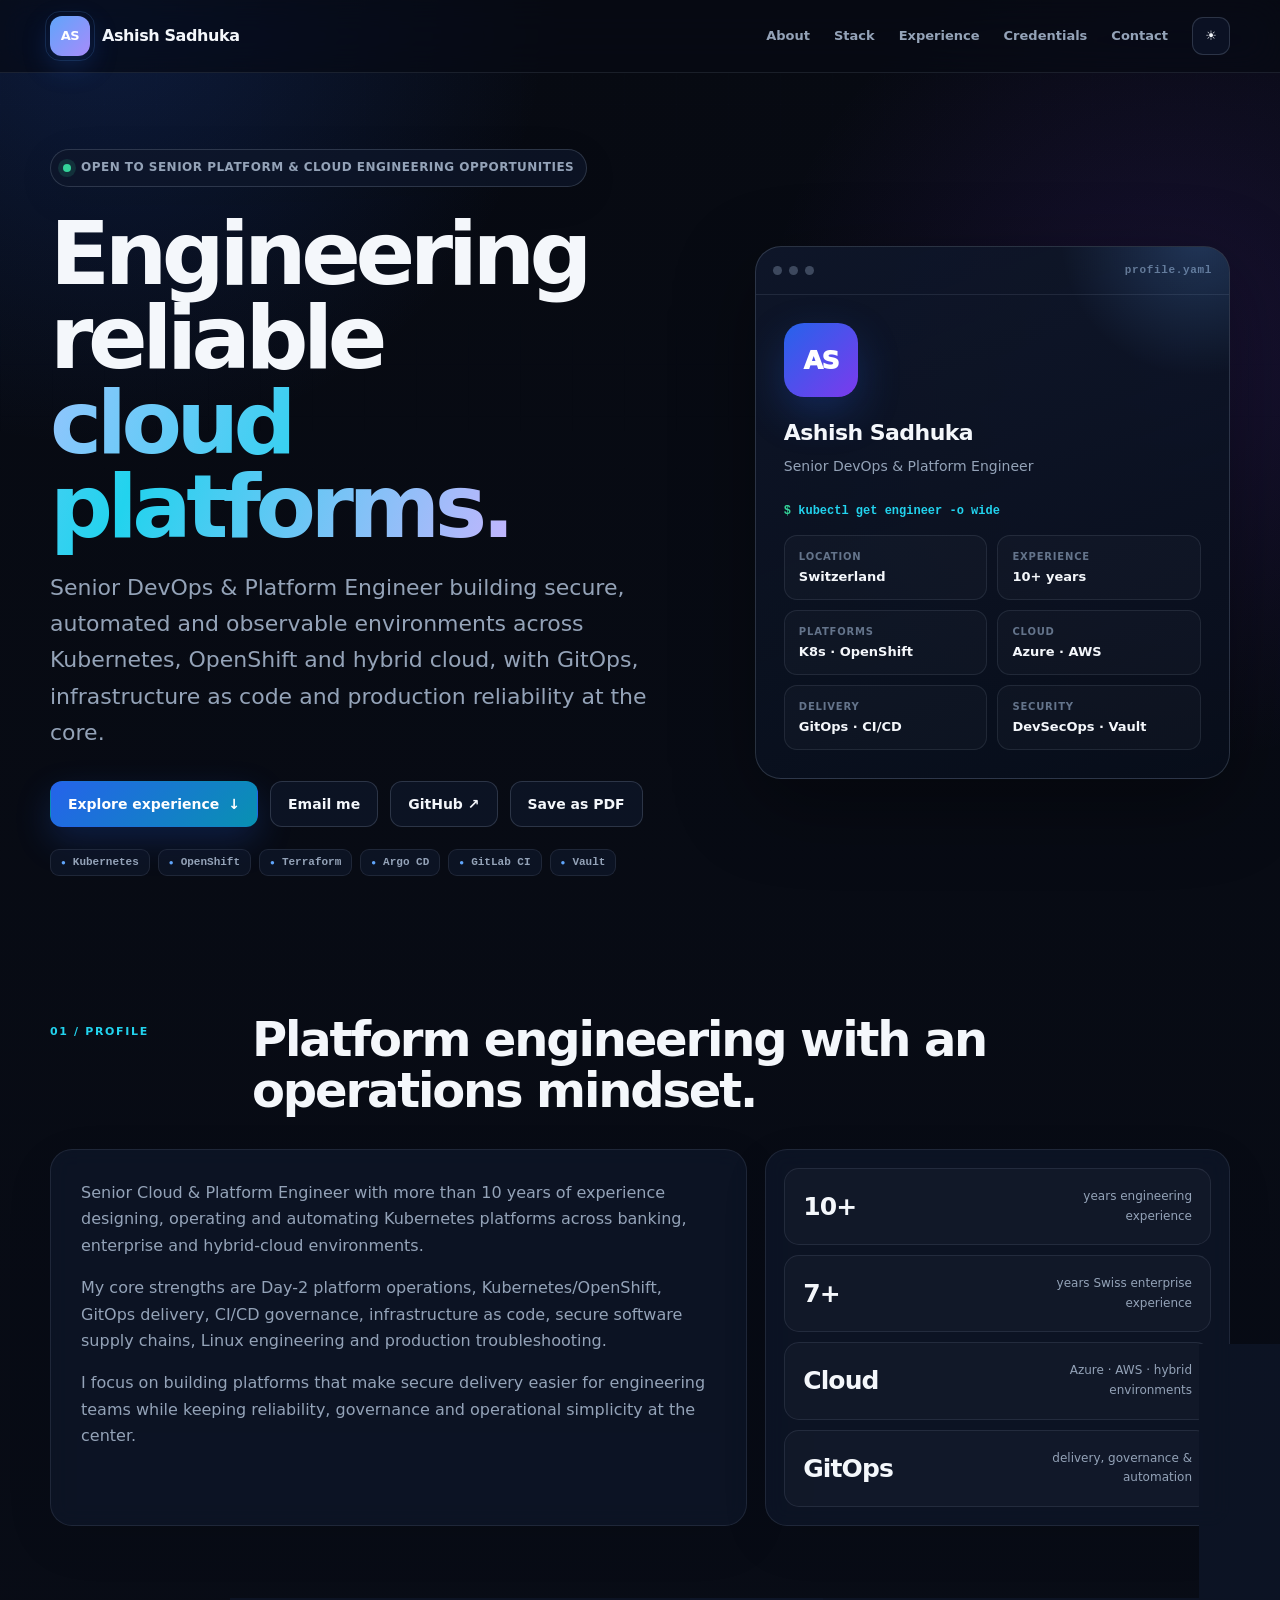
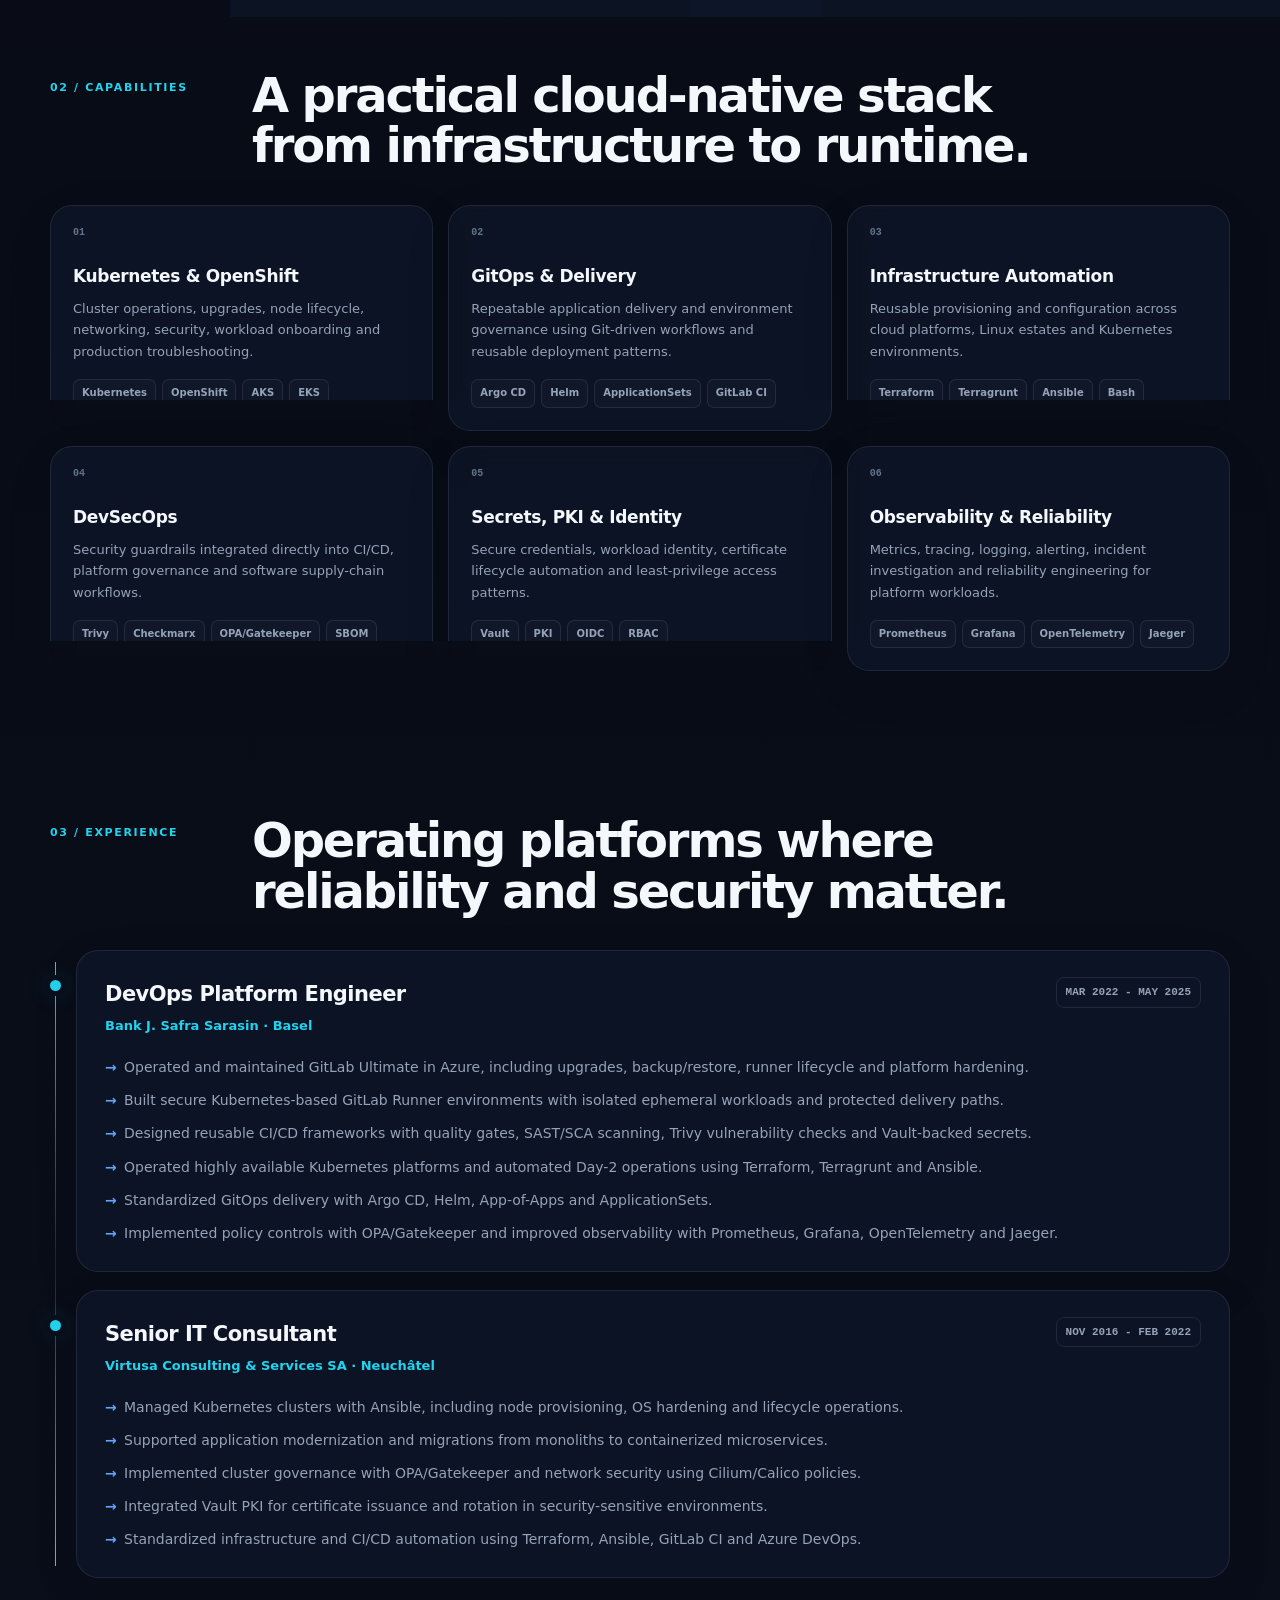
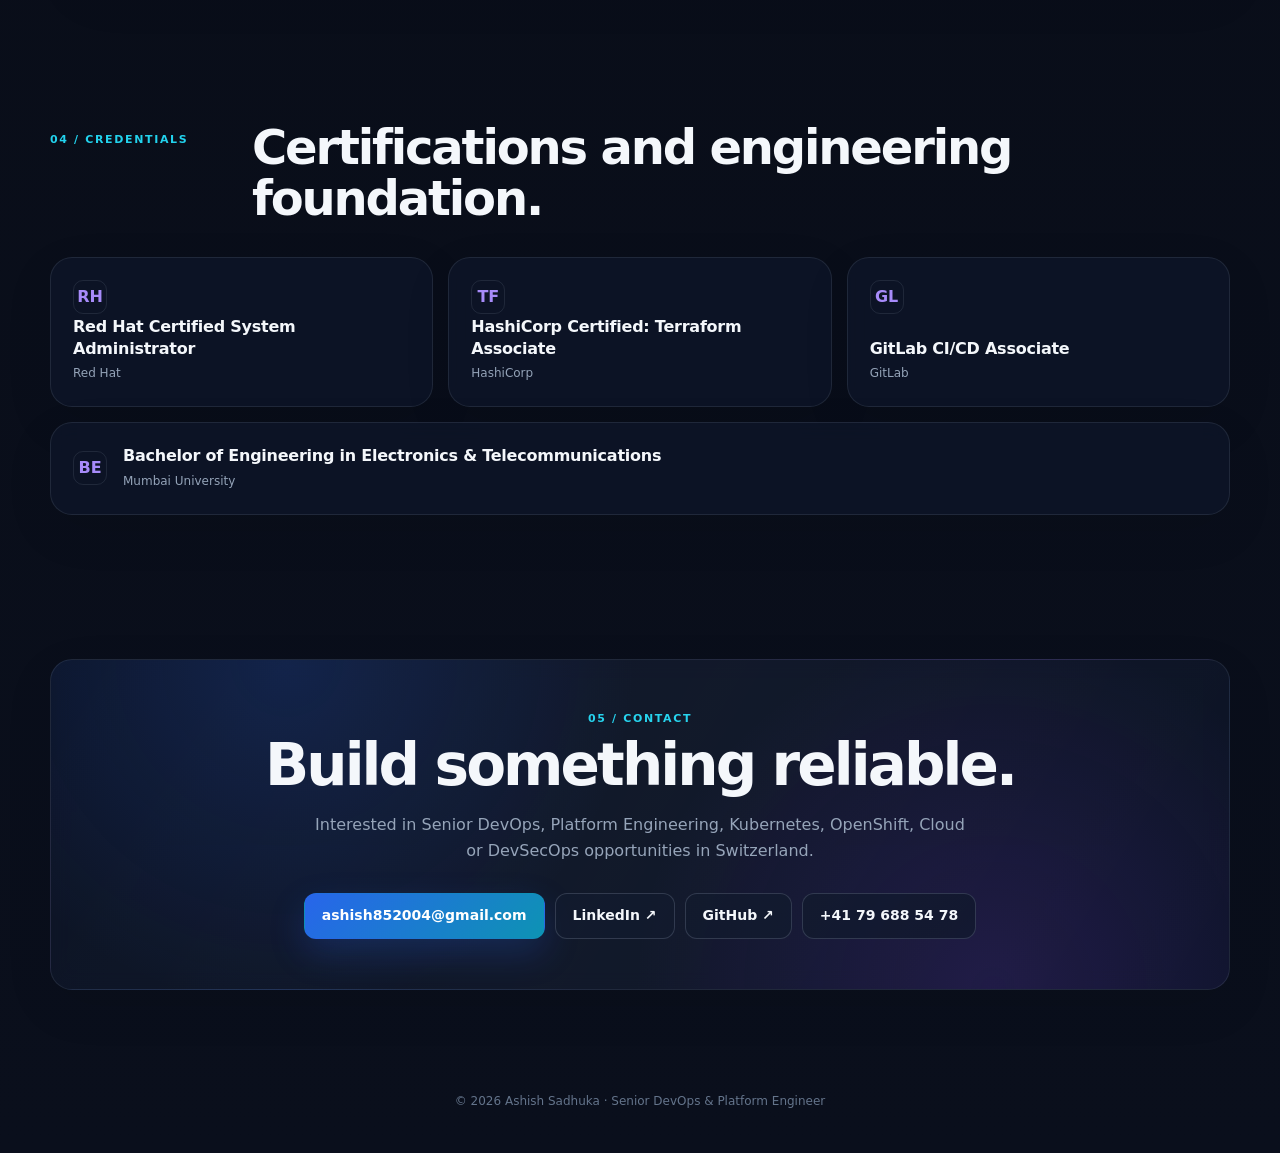
==== commit f3e552b5: "Remove em dashes from resume copy" ====
--- a/index.html
+++ b/index.html
@@ -3,7 +3,7 @@
 <head>
   <meta charset="UTF-8" />
   <meta name="viewport" content="width=device-width, initial-scale=1.0" />
-  <meta name="description" content="Ashish Sadhuka — Senior DevOps & Platform Engineer specializing in Kubernetes, OpenShift, GitOps, DevSecOps, Terraform and cloud platforms." />
+  <meta name="description" content="Ashish Sadhuka, Senior DevOps & Platform Engineer specializing in Kubernetes, OpenShift, GitOps, DevSecOps, Terraform and cloud platforms." />
   <meta name="theme-color" content="#070a12" />
   <meta property="og:title" content="Ashish Sadhuka | Senior DevOps & Platform Engineer" />
   <meta property="og:description" content="Kubernetes, OpenShift, GitOps, DevSecOps, Terraform and cloud platform engineering." />
@@ -448,7 +448,7 @@
         <div>
           <div class="eyebrow"><span class="dot"></span> Open to senior platform & cloud engineering opportunities</div>
           <h1>Engineering reliable<br><span class="gradient-text">cloud platforms.</span></h1>
-          <p class="hero-sub">Senior DevOps & Platform Engineer building secure, automated and observable environments across Kubernetes, OpenShift and hybrid cloud — with GitOps, infrastructure as code and production reliability at the core.</p>
+          <p class="hero-sub">Senior DevOps & Platform Engineer building secure, automated and observable environments across Kubernetes, OpenShift and hybrid cloud, with GitOps, infrastructure as code and production reliability at the core.</p>
           <div class="actions">
             <a class="btn primary" href="#experience">Explore experience <span>↓</span></a>
             <a class="btn" href="mailto:ashish852004@gmail.com">Email me</a>
@@ -535,7 +535,7 @@
             <div class="card job-card">
               <div class="job-head">
                 <div><h3>DevOps Platform Engineer</h3><div class="company">Bank J. Safra Sarasin · Basel</div></div>
-                <div class="date">MAR 2022 — MAY 2025</div>
+                <div class="date">MAR 2022 - MAY 2025</div>
               </div>
               <ul>
                 <li>Operated and maintained GitLab Ultimate in Azure, including upgrades, backup/restore, runner lifecycle and platform hardening.</li>
@@ -552,7 +552,7 @@
             <div class="card job-card">
               <div class="job-head">
                 <div><h3>Senior IT Consultant</h3><div class="company">Virtusa Consulting & Services SA · Neuchâtel</div></div>
-                <div class="date">NOV 2016 — FEB 2022</div>
+                <div class="date">NOV 2016 - FEB 2022</div>
               </div>
               <ul>
                 <li>Managed Kubernetes clusters with Ansible, including node provisioning, OS hardening and lifecycle operations.</li>
@@ -577,7 +577,7 @@
           <div class="card cert reveal"><div class="cert-icon">RH</div><div><div class="cert-name">Red Hat Certified System Administrator</div><div class="cert-org">Red Hat</div></div></div>
           <div class="card cert reveal"><div class="cert-icon">TF</div><div><div class="cert-name">HashiCorp Certified: Terraform Associate</div><div class="cert-org">HashiCorp</div></div></div>
           <div class="card cert reveal"><div class="cert-icon">GL</div><div><div class="cert-name">GitLab CI/CD Associate</div><div class="cert-org">GitLab</div></div></div>
-          <div class="card cert education reveal"><div class="cert-icon">BE</div><div><div class="cert-name">Bachelor of Engineering — Electronics & Telecommunications</div><div class="cert-org">Mumbai University</div></div></div>
+          <div class="card cert education reveal"><div class="cert-icon">BE</div><div><div class="cert-name">Bachelor of Engineering in Electronics & Telecommunications</div><div class="cert-org">Mumbai University</div></div></div>
         </div>
       </div>
     </section>
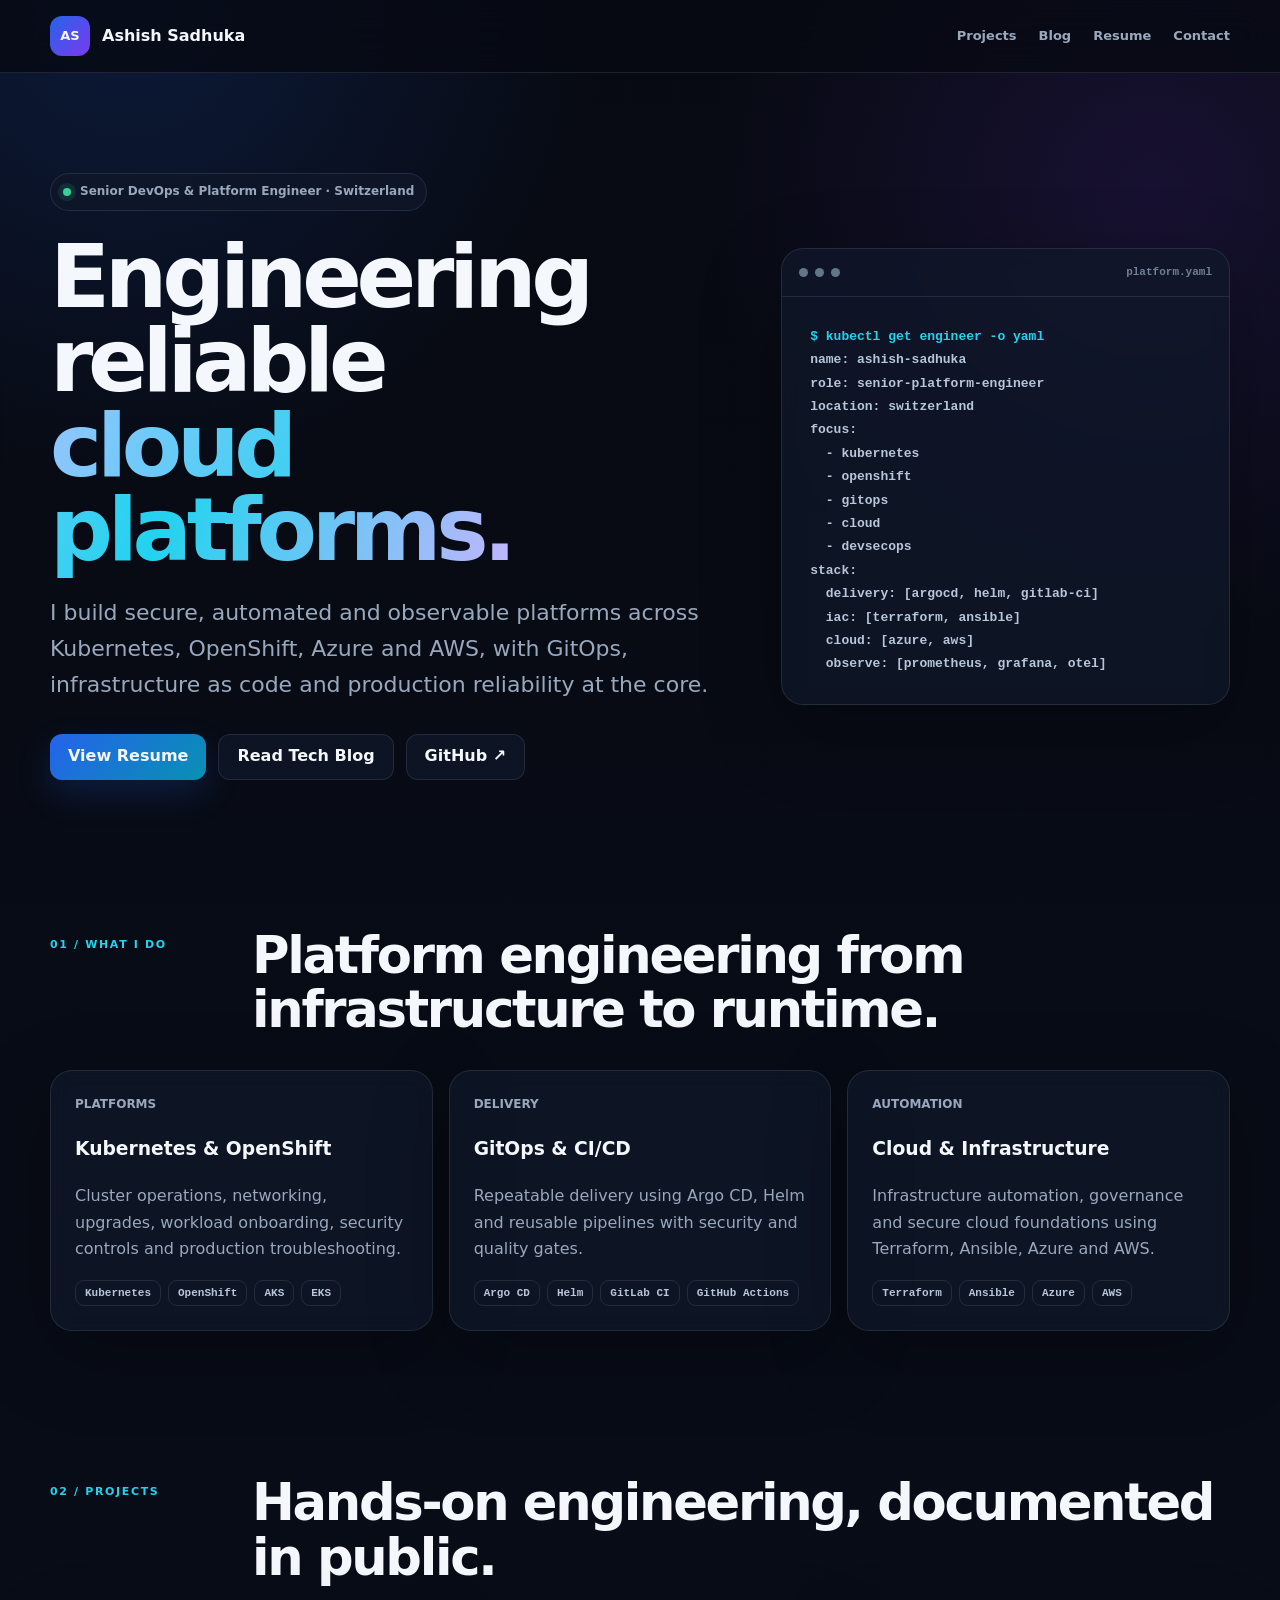
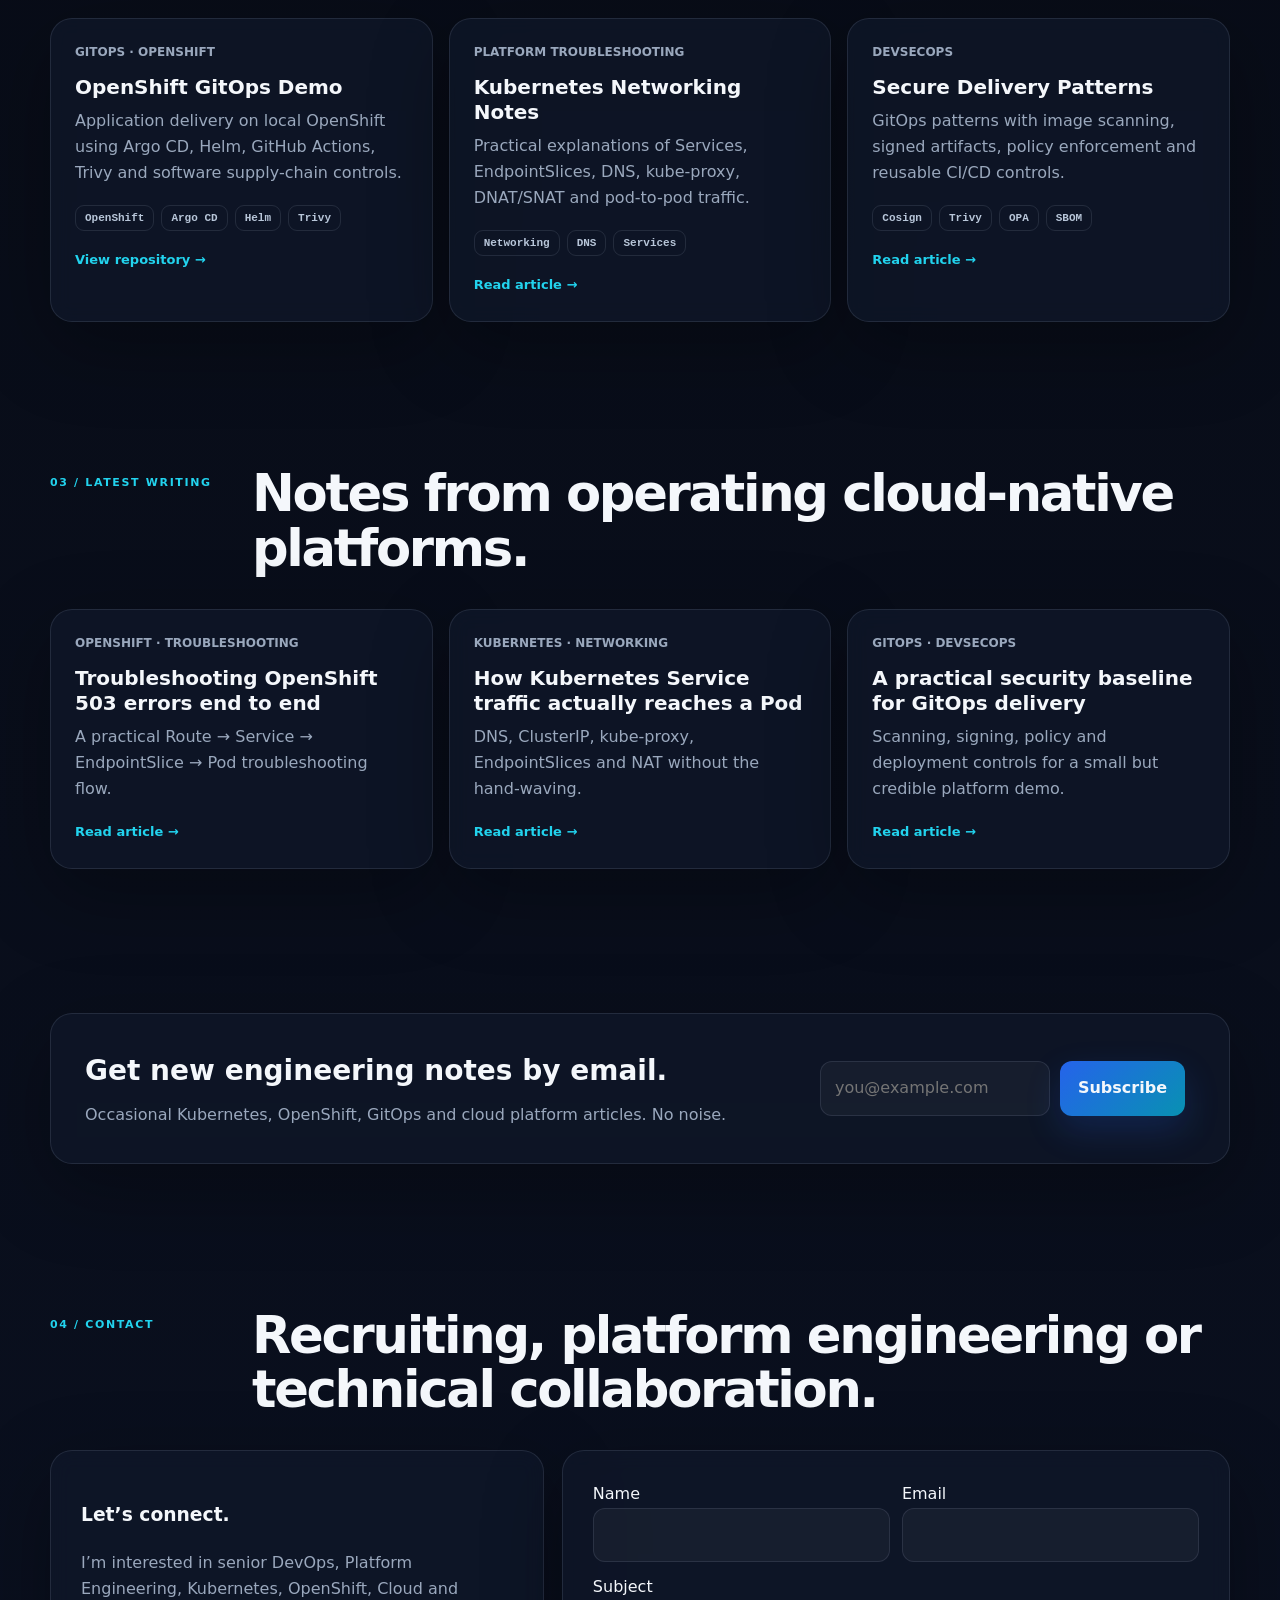
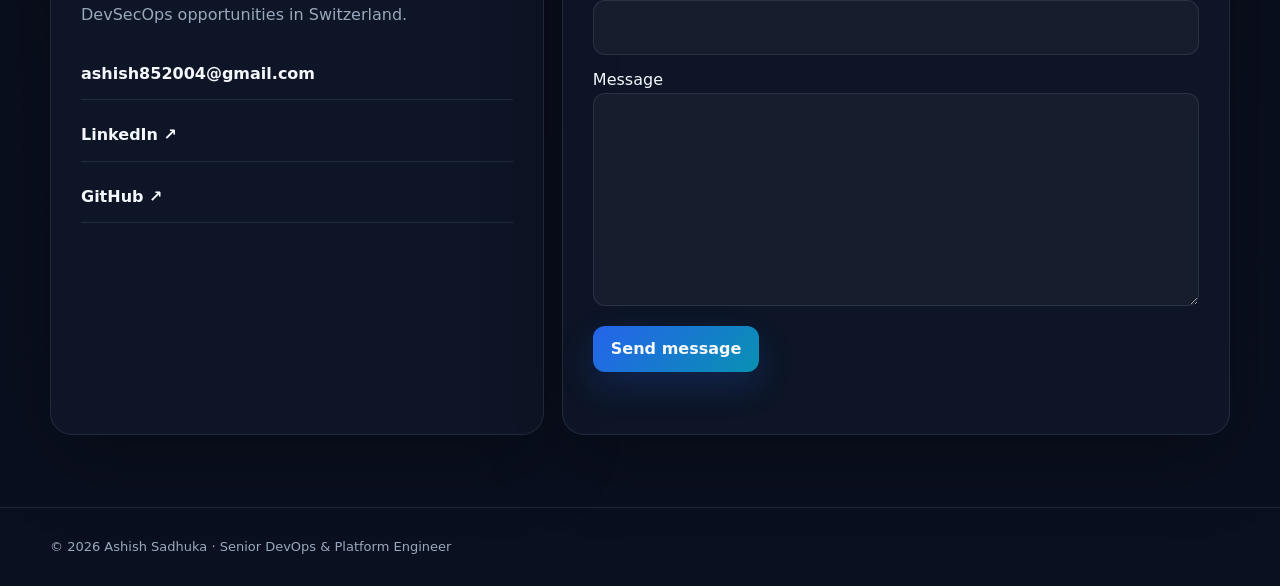
==== commit b778c5a0: "Build portfolio blog and email contact site" ====
--- a/index.html
+++ b/index.html
@@ -1,635 +1,15 @@
-<!DOCTYPE html>
-<html lang="en">
-<head>
-  <meta charset="UTF-8" />
-  <meta name="viewport" content="width=device-width, initial-scale=1.0" />
-  <meta name="description" content="Ashish Sadhuka, Senior DevOps & Platform Engineer specializing in Kubernetes, OpenShift, GitOps, DevSecOps, Terraform and cloud platforms." />
-  <meta name="theme-color" content="#070a12" />
-  <meta property="og:title" content="Ashish Sadhuka | Senior DevOps & Platform Engineer" />
-  <meta property="og:description" content="Kubernetes, OpenShift, GitOps, DevSecOps, Terraform and cloud platform engineering." />
-  <title>Ashish Sadhuka | Senior DevOps & Platform Engineer</title>
-  <style>
-    :root {
-      --bg: #070a12;
-      --bg-2: #0a0f1c;
-      --surface: rgba(15, 23, 42, 0.72);
-      --surface-2: rgba(17, 24, 39, 0.94);
-      --surface-hover: rgba(23, 34, 55, 0.92);
-      --text: #f4f7fb;
-      --muted: #94a3b8;
-      --muted-2: #64748b;
-      --line: rgba(148, 163, 184, 0.14);
-      --line-strong: rgba(148, 163, 184, 0.24);
-      --blue: #60a5fa;
-      --cyan: #22d3ee;
-      --violet: #a78bfa;
-      --green: #34d399;
-      --shadow: 0 24px 80px rgba(0,0,0,.36);
-      --radius: 22px;
-      --max: 1180px;
-    }
-
-    body.light {
-      --bg: #f7f9fc;
-      --bg-2: #eef2f7;
-      --surface: rgba(255,255,255,.82);
-      --surface-2: #ffffff;
-      --surface-hover: #ffffff;
-      --text: #0f172a;
-      --muted: #5f6f84;
-      --muted-2: #7c8a9c;
-      --line: rgba(15,23,42,.10);
-      --line-strong: rgba(15,23,42,.16);
-      --blue: #2563eb;
-      --cyan: #0891b2;
-      --violet: #7c3aed;
-      --green: #059669;
-      --shadow: 0 24px 70px rgba(15,23,42,.10);
-    }
-
-    * { box-sizing: border-box; }
-    html { scroll-behavior: smooth; }
-    body {
-      margin: 0;
-      color: var(--text);
-      background:
-        radial-gradient(circle at 8% 0%, rgba(37,99,235,.20), transparent 28rem),
-        radial-gradient(circle at 92% 8%, rgba(124,58,237,.14), transparent 26rem),
-        linear-gradient(180deg, var(--bg), var(--bg-2));
-      font-family: Inter, ui-sans-serif, system-ui, -apple-system, BlinkMacSystemFont, "Segoe UI", sans-serif;
-      line-height: 1.65;
-      min-height: 100vh;
-      overflow-x: hidden;
-      transition: color .2s ease, background .2s ease;
-    }
-
-    body::before {
-      content: "";
-      position: fixed;
-      inset: 0;
-      pointer-events: none;
-      z-index: -1;
-      background-image:
-        linear-gradient(var(--line) 1px, transparent 1px),
-        linear-gradient(90deg, var(--line) 1px, transparent 1px);
-      background-size: 52px 52px;
-      mask-image: linear-gradient(to bottom, rgba(0,0,0,.38), transparent 64%);
-      opacity: .28;
-    }
-
-    *::selection { background: rgba(96,165,250,.28); }
-    a { color: inherit; text-decoration: none; }
-    button { font: inherit; }
-    .wrap { width: min(calc(100% - 40px), var(--max)); margin: 0 auto; }
-
-    .nav-shell {
-      position: sticky;
-      top: 0;
-      z-index: 100;
-      border-bottom: 1px solid var(--line);
-      background: color-mix(in srgb, var(--bg) 72%, transparent);
-      backdrop-filter: blur(18px) saturate(150%);
-    }
-
-    nav {
-      min-height: 72px;
-      display: flex;
-      align-items: center;
-      justify-content: space-between;
-      gap: 22px;
-    }
-
-    .brand { display:flex; align-items:center; gap:12px; font-weight:850; letter-spacing:-.025em; }
-    .brand-mark {
-      width: 40px;
-      height: 40px;
-      border-radius: 12px;
-      display: grid;
-      place-items: center;
-      color: white;
-      font-size: 13px;
-      font-weight: 900;
-      background: linear-gradient(135deg, var(--blue), var(--violet));
-      box-shadow: 0 10px 28px rgba(37,99,235,.25);
-      position: relative;
-    }
-    .brand-mark::after {
-      content: "";
-      position:absolute;
-      inset:-5px;
-      border:1px solid rgba(96,165,250,.16);
-      border-radius:15px;
-    }
-
-    .nav-links { display:flex; align-items:center; gap:24px; color:var(--muted); font-size:13px; font-weight:700; }
-    .nav-links a { transition: color .18s ease; }
-    .nav-links a:hover { color: var(--text); }
-    .icon-btn {
-      width: 38px;
-      height: 38px;
-      border-radius: 11px;
-      border: 1px solid var(--line-strong);
-      background: var(--surface);
-      color: var(--text);
-      cursor:pointer;
-      transition: .18s ease;
-    }
-    .icon-btn:hover { transform: translateY(-1px); border-color: rgba(96,165,250,.45); }
-
-    .hero {
-      min-height: calc(100vh - 72px);
-      padding: 76px 0 66px;
-      display:grid;
-      grid-template-columns: minmax(0, 1.15fr) minmax(330px, .85fr);
-      gap: 62px;
-      align-items:center;
-    }
-
-    .eyebrow {
-      display:inline-flex;
-      align-items:center;
-      gap:10px;
-      padding:8px 12px;
-      border-radius:999px;
-      border:1px solid var(--line-strong);
-      background:var(--surface);
-      color:var(--muted);
-      font-size:12px;
-      font-weight:800;
-      letter-spacing:.04em;
-      text-transform:uppercase;
-      box-shadow: 0 10px 40px rgba(0,0,0,.08);
-    }
-    .dot {
-      width:8px;
-      height:8px;
-      border-radius:999px;
-      background:var(--green);
-      box-shadow:0 0 0 5px color-mix(in srgb,var(--green) 14%,transparent);
-    }
-
-    h1 {
-      margin: 25px 0 20px;
-      font-size: clamp(48px, 7vw, 88px);
-      line-height: .96;
-      letter-spacing: -.062em;
-      max-width: 850px;
-    }
-    .gradient-text {
-      background: linear-gradient(110deg, #93c5fd 0%, var(--cyan) 45%, #c4b5fd 100%);
-      -webkit-background-clip:text;
-      background-clip:text;
-      color:transparent;
-    }
-    body.light .gradient-text { background:linear-gradient(110deg,#2563eb,#0891b2,#7c3aed); -webkit-background-clip:text; background-clip:text; color:transparent; }
-
-    .hero-sub {
-      margin: 0;
-      max-width: 770px;
-      color: var(--muted);
-      font-size: clamp(18px, 2vw, 22px);
-      line-height:1.65;
-    }
-
-    .actions { display:flex; flex-wrap:wrap; gap:12px; margin-top:30px; }
-    .btn {
-      display:inline-flex;
-      align-items:center;
-      justify-content:center;
-      gap:9px;
-      min-height:46px;
-      padding:0 17px;
-      border:1px solid var(--line-strong);
-      border-radius:12px;
-      background:var(--surface);
-      color:var(--text);
-      font-weight:800;
-      font-size:14px;
-      cursor:pointer;
-      transition: transform .18s ease, border-color .18s ease, background .18s ease;
-    }
-    .btn:hover { transform:translateY(-2px); border-color:rgba(96,165,250,.5); background:var(--surface-hover); }
-    .btn.primary {
-      border-color:transparent;
-      color:#fff;
-      background:linear-gradient(135deg,#2563eb,#0891b2);
-      box-shadow:0 14px 35px rgba(37,99,235,.22);
-    }
-
-    .hero-side { position:relative; }
-    .terminal {
-      position:relative;
-      overflow:hidden;
-      border:1px solid var(--line-strong);
-      border-radius:26px;
-      background:linear-gradient(160deg, rgba(15,23,42,.94), rgba(8,14,27,.88));
-      box-shadow:var(--shadow);
-    }
-    body.light .terminal { background:linear-gradient(160deg,#fff,#f8fafc); }
-    .terminal::before {
-      content:"";
-      position:absolute;
-      width:280px;
-      height:280px;
-      border-radius:50%;
-      top:-150px;
-      right:-110px;
-      background:radial-gradient(circle,rgba(96,165,250,.23),transparent 70%);
-    }
-    .terminal-bar {
-      min-height:48px;
-      padding:0 17px;
-      display:flex;
-      align-items:center;
-      justify-content:space-between;
-      border-bottom:1px solid var(--line);
-      color:var(--muted-2);
-      font: 700 11px/1 ui-monospace,SFMono-Regular,Menlo,Consolas,monospace;
-      letter-spacing:.06em;
-    }
-    .terminal-dots { display:flex; gap:7px; }
-    .terminal-dots i { width:9px; height:9px; border-radius:50%; display:block; background:var(--muted-2); opacity:.55; }
-    .terminal-body { padding:28px; position:relative; z-index:1; }
-    .avatar {
-      width:74px;
-      height:74px;
-      border-radius:20px;
-      display:grid;
-      place-items:center;
-      color:#fff;
-      font-size:25px;
-      font-weight:950;
-      letter-spacing:-.05em;
-      background:linear-gradient(135deg,#2563eb,#7c3aed);
-      box-shadow:0 16px 42px rgba(37,99,235,.26);
-      margin-bottom:18px;
-    }
-    .mini-title { font-size:22px; font-weight:900; letter-spacing:-.025em; }
-    .mini-role { margin-top:3px; color:var(--muted); font-size:14px; }
-    .command { margin:24px 0 4px; color:var(--cyan); font:700 12px/1.6 ui-monospace,SFMono-Regular,Menlo,Consolas,monospace; }
-    .command::before { content:"$ "; color:var(--green); }
-    .profile-grid { display:grid; grid-template-columns:1fr 1fr; gap:10px; margin-top:14px; }
-    .profile-cell {
-      padding:13px 14px;
-      border:1px solid var(--line);
-      border-radius:13px;
-      background:rgba(255,255,255,.025);
-    }
-    body.light .profile-cell { background:rgba(15,23,42,.025); }
-    .profile-cell small { display:block; color:var(--muted-2); font-size:10px; font-weight:850; text-transform:uppercase; letter-spacing:.08em; margin-bottom:3px; }
-    .profile-cell strong { display:block; font-size:13px; line-height:1.35; }
-
-    .tech-strip {
-      margin-top: 22px;
-      display:flex;
-      flex-wrap:wrap;
-      gap:8px;
-    }
-    .tech-pill {
-      display:inline-flex;
-      align-items:center;
-      gap:7px;
-      padding:7px 10px;
-      border-radius:9px;
-      border:1px solid var(--line);
-      background:var(--surface);
-      color:var(--muted);
-      font:700 11px/1 ui-monospace,SFMono-Regular,Menlo,Consolas,monospace;
-    }
-    .tech-pill::before { content:"●"; color:var(--blue); font-size:8px; }
-
-    .section { padding: 72px 0; }
-    .section-title { display:grid; grid-template-columns:180px 1fr; gap:22px; align-items:start; margin-bottom:34px; }
-    .section-kicker { color:var(--cyan); font-size:11px; font-weight:900; letter-spacing:.15em; text-transform:uppercase; padding-top:9px; }
-    .section-title h2 { margin:0; font-size:clamp(30px,4vw,48px); line-height:1.05; letter-spacing:-.045em; max-width:780px; }
-
-    .card {
-      border:1px solid var(--line);
-      background:var(--surface);
-      border-radius:var(--radius);
-      box-shadow:0 16px 50px rgba(0,0,0,.08);
-      backdrop-filter:blur(10px);
-    }
-
-    .about-grid { display:grid; grid-template-columns:1.2fr .8fr; gap:18px; }
-    .about-copy { padding:30px; }
-    .about-copy p { margin:0 0 16px; color:var(--muted); font-size:16px; }
-    .about-copy p:last-child { margin-bottom:0; }
-    .metrics { padding:18px; display:grid; grid-template-columns:1fr; gap:10px; }
-    .metric {
-      padding:17px 18px;
-      border:1px solid var(--line);
-      border-radius:15px;
-      background:rgba(255,255,255,.022);
-      display:flex;
-      align-items:center;
-      justify-content:space-between;
-      gap:20px;
-    }
-    body.light .metric { background:rgba(15,23,42,.018); }
-    .metric strong { font-size:25px; letter-spacing:-.035em; }
-    .metric span { color:var(--muted); font-size:12px; text-align:right; max-width:150px; }
-
-    .skills { display:grid; grid-template-columns:repeat(3,minmax(0,1fr)); gap:15px; }
-    .skill-card {
-      padding:22px;
-      position:relative;
-      overflow:hidden;
-      transition:transform .2s ease,border-color .2s ease,background .2s ease;
-    }
-    .skill-card:hover { transform:translateY(-4px); border-color:rgba(96,165,250,.34); background:var(--surface-hover); }
-    .skill-no { color:var(--muted-2); font:800 10px/1 ui-monospace,SFMono-Regular,Menlo,Consolas,monospace; margin-bottom:24px; }
-    .skill-card h3 { margin:0 0 8px; font-size:17px; letter-spacing:-.02em; }
-    .skill-card p { margin:0; color:var(--muted); font-size:13px; min-height:62px; }
-    .tags { display:flex; flex-wrap:wrap; gap:6px; margin-top:17px; }
-    .tag { padding:5px 8px; border-radius:7px; border:1px solid var(--line); color:var(--muted); font-size:10px; font-weight:800; background:rgba(255,255,255,.02); }
-
-    .timeline { position:relative; padding-left:26px; }
-    .timeline::before { content:""; position:absolute; left:5px; top:12px; bottom:12px; width:1px; background:linear-gradient(var(--blue),var(--line),var(--violet)); }
-    .job { position:relative; margin-bottom:18px; }
-    .job:last-child { margin-bottom:0; }
-    .job::before { content:""; position:absolute; left:-26px; top:30px; width:11px; height:11px; border-radius:50%; background:var(--cyan); box-shadow:0 0 0 5px var(--bg-2),0 0 22px rgba(34,211,238,.38); }
-    .job-card { padding:26px 28px; }
-    .job-head { display:flex; align-items:flex-start; justify-content:space-between; gap:20px; }
-    .job h3 { margin:0; font-size:21px; letter-spacing:-.025em; }
-    .company { margin-top:3px; color:var(--cyan); font-weight:800; font-size:13px; }
-    .date { color:var(--muted); font:700 11px/1.5 ui-monospace,SFMono-Regular,Menlo,Consolas,monospace; white-space:nowrap; padding:6px 9px; border:1px solid var(--line); border-radius:8px; }
-    .job ul { margin:20px 0 0; padding:0; list-style:none; display:grid; gap:10px; }
-    .job li { color:var(--muted); font-size:14px; padding-left:19px; position:relative; }
-    .job li::before { content:"→"; position:absolute; left:0; color:var(--blue); font-weight:900; }
-
-    .cert-grid { display:grid; grid-template-columns:repeat(3,minmax(0,1fr)); gap:15px; }
-    .cert { padding:22px; min-height:150px; display:flex; flex-direction:column; justify-content:space-between; transition:transform .2s ease,border-color .2s ease; }
-    .cert:hover { transform:translateY(-3px); border-color:rgba(167,139,250,.36); }
-    .cert-icon { width:34px; height:34px; border-radius:10px; display:grid; place-items:center; border:1px solid var(--line); color:var(--violet); font-weight:900; }
-    .cert-name { font-weight:850; letter-spacing:-.015em; line-height:1.35; }
-    .cert-org { margin-top:5px; color:var(--muted); font-size:12px; }
-    .education { grid-column:1/-1; min-height:auto; display:grid; grid-template-columns:auto 1fr; align-items:center; gap:16px; }
-
-    .contact {
-      padding:50px;
-      position:relative;
-      overflow:hidden;
-      text-align:center;
-      background:
-        radial-gradient(circle at 20% 0%,rgba(37,99,235,.18),transparent 35%),
-        radial-gradient(circle at 80% 100%,rgba(124,58,237,.16),transparent 36%),
-        var(--surface);
-    }
-    .contact::before { content:""; position:absolute; inset:0; background:linear-gradient(120deg,transparent,rgba(255,255,255,.025),transparent); pointer-events:none; }
-    .contact .section-kicker { padding:0; }
-    .contact h2 { margin:8px auto 0; font-size:clamp(34px,5vw,58px); line-height:1; letter-spacing:-.05em; }
-    .contact p { max-width:650px; margin:18px auto 28px; color:var(--muted); }
-    .contact-links { display:flex; justify-content:center; flex-wrap:wrap; gap:10px; }
-
-    footer { padding:30px 0 42px; color:var(--muted-2); font-size:12px; text-align:center; }
-
-    .reveal { opacity:0; transform:translateY(14px); transition:opacity .5s ease,transform .5s ease; }
-    .reveal.visible { opacity:1; transform:none; }
-
-    @media (max-width: 960px) {
-      .hero { grid-template-columns:1fr; min-height:auto; padding-top:62px; }
-      .hero-side { max-width:650px; }
-      .skills, .cert-grid { grid-template-columns:1fr 1fr; }
-      .section-title { grid-template-columns:1fr; gap:8px; }
-      .section-kicker { padding-top:0; }
-    }
-
-    @media (max-width: 680px) {
-      .wrap { width:min(calc(100% - 24px),var(--max)); }
-      .nav-links a { display:none; }
-      .nav-links { gap:8px; }
-      .hero { padding:46px 0 42px; gap:34px; }
-      h1 { font-size:50px; }
-      .hero-sub { font-size:17px; }
-      .profile-grid, .skills, .cert-grid, .about-grid { grid-template-columns:1fr; }
-      .profile-cell { padding:12px; }
-      .section { padding:52px 0; }
-      .section-title h2 { font-size:34px; }
-      .job-head { flex-direction:column; gap:10px; }
-      .date { white-space:normal; }
-      .job-card { padding:22px; }
-      .education { grid-column:auto; grid-template-columns:auto 1fr; }
-      .contact { padding:34px 20px; }
-      .actions .btn { width:100%; }
-    }
-
-    @media print {
-      .nav-shell,.actions,.contact .btn,footer,.tech-strip { display:none!important; }
-      body { background:#fff; color:#111827; }
-      body::before { display:none; }
-      .hero { min-height:auto; padding:20px 0; }
-      .card,.terminal { box-shadow:none; background:#fff; border-color:#d1d5db; break-inside:avoid; }
-      .reveal { opacity:1!important; transform:none!important; }
-      .section { padding:24px 0; }
-    }
-  </style>
-</head>
-<body>
-  <div class="nav-shell">
-    <div class="wrap">
-      <nav aria-label="Primary navigation">
-        <a class="brand" href="#top"><span class="brand-mark">AS</span><span>Ashish Sadhuka</span></a>
-        <div class="nav-links">
-          <a href="#about">About</a>
-          <a href="#skills">Stack</a>
-          <a href="#experience">Experience</a>
-          <a href="#certifications">Credentials</a>
-          <a href="#contact">Contact</a>
-          <button class="icon-btn" id="themeToggle" aria-label="Toggle light and dark mode">☀︎</button>
-        </div>
-      </nav>
-    </div>
-  </div>
-
-  <main id="top">
-    <div class="wrap">
-      <section class="hero">
-        <div>
-          <div class="eyebrow"><span class="dot"></span> Open to senior platform & cloud engineering opportunities</div>
-          <h1>Engineering reliable<br><span class="gradient-text">cloud platforms.</span></h1>
-          <p class="hero-sub">Senior DevOps & Platform Engineer building secure, automated and observable environments across Kubernetes, OpenShift and hybrid cloud, with GitOps, infrastructure as code and production reliability at the core.</p>
-          <div class="actions">
-            <a class="btn primary" href="#experience">Explore experience <span>↓</span></a>
-            <a class="btn" href="mailto:ashish852004@gmail.com">Email me</a>
-            <a class="btn" href="https://github.com/sadhu8524/online-resume" target="_blank" rel="noopener">GitHub ↗</a>
-            <button class="btn" onclick="window.print()">Save as PDF</button>
-          </div>
-          <div class="tech-strip" aria-label="Selected technologies">
-            <span class="tech-pill">Kubernetes</span><span class="tech-pill">OpenShift</span><span class="tech-pill">Terraform</span><span class="tech-pill">Argo CD</span><span class="tech-pill">GitLab CI</span><span class="tech-pill">Vault</span>
-          </div>
-        </div>
-
-        <div class="hero-side reveal">
-          <div class="terminal">
-            <div class="terminal-bar">
-              <div class="terminal-dots"><i></i><i></i><i></i></div>
-              <span>profile.yaml</span>
-            </div>
-            <div class="terminal-body">
-              <div class="avatar">AS</div>
-              <div class="mini-title">Ashish Sadhuka</div>
-              <div class="mini-role">Senior DevOps & Platform Engineer</div>
-              <div class="command">kubectl get engineer -o wide</div>
-              <div class="profile-grid">
-                <div class="profile-cell"><small>Location</small><strong>Switzerland</strong></div>
-                <div class="profile-cell"><small>Experience</small><strong>10+ years</strong></div>
-                <div class="profile-cell"><small>Platforms</small><strong>K8s · OpenShift</strong></div>
-                <div class="profile-cell"><small>Cloud</small><strong>Azure · AWS</strong></div>
-                <div class="profile-cell"><small>Delivery</small><strong>GitOps · CI/CD</strong></div>
-                <div class="profile-cell"><small>Security</small><strong>DevSecOps · Vault</strong></div>
-              </div>
-            </div>
-          </div>
-        </div>
-      </section>
-    </div>
-
-    <section class="section" id="about">
-      <div class="wrap">
-        <div class="section-title reveal">
-          <div class="section-kicker">01 / Profile</div>
-          <h2>Platform engineering with an operations mindset.</h2>
-        </div>
-        <div class="about-grid">
-          <div class="card about-copy reveal">
-            <p>Senior Cloud & Platform Engineer with more than 10 years of experience designing, operating and automating Kubernetes platforms across banking, enterprise and hybrid-cloud environments.</p>
-            <p>My core strengths are Day-2 platform operations, Kubernetes/OpenShift, GitOps delivery, CI/CD governance, infrastructure as code, secure software supply chains, Linux engineering and production troubleshooting.</p>
-            <p>I focus on building platforms that make secure delivery easier for engineering teams while keeping reliability, governance and operational simplicity at the center.</p>
-          </div>
-          <div class="card metrics reveal">
-            <div class="metric"><strong>10+</strong><span>years engineering experience</span></div>
-            <div class="metric"><strong>7+</strong><span>years Swiss enterprise experience</span></div>
-            <div class="metric"><strong>Cloud</strong><span>Azure · AWS · hybrid environments</span></div>
-            <div class="metric"><strong>GitOps</strong><span>delivery, governance & automation</span></div>
-          </div>
-        </div>
-      </div>
-    </section>
-
-    <section class="section" id="skills">
-      <div class="wrap">
-        <div class="section-title reveal">
-          <div class="section-kicker">02 / Capabilities</div>
-          <h2>A practical cloud-native stack from infrastructure to runtime.</h2>
-        </div>
-        <div class="skills">
-          <article class="card skill-card reveal"><div class="skill-no">01</div><h3>Kubernetes & OpenShift</h3><p>Cluster operations, upgrades, node lifecycle, networking, security, workload onboarding and production troubleshooting.</p><div class="tags"><span class="tag">Kubernetes</span><span class="tag">OpenShift</span><span class="tag">AKS</span><span class="tag">EKS</span></div></article>
-          <article class="card skill-card reveal"><div class="skill-no">02</div><h3>GitOps & Delivery</h3><p>Repeatable application delivery and environment governance using Git-driven workflows and reusable deployment patterns.</p><div class="tags"><span class="tag">Argo CD</span><span class="tag">Helm</span><span class="tag">ApplicationSets</span><span class="tag">GitLab CI</span></div></article>
-          <article class="card skill-card reveal"><div class="skill-no">03</div><h3>Infrastructure Automation</h3><p>Reusable provisioning and configuration across cloud platforms, Linux estates and Kubernetes environments.</p><div class="tags"><span class="tag">Terraform</span><span class="tag">Terragrunt</span><span class="tag">Ansible</span><span class="tag">Bash</span></div></article>
-          <article class="card skill-card reveal"><div class="skill-no">04</div><h3>DevSecOps</h3><p>Security guardrails integrated directly into CI/CD, platform governance and software supply-chain workflows.</p><div class="tags"><span class="tag">Trivy</span><span class="tag">Checkmarx</span><span class="tag">OPA/Gatekeeper</span><span class="tag">SBOM</span></div></article>
-          <article class="card skill-card reveal"><div class="skill-no">05</div><h3>Secrets, PKI & Identity</h3><p>Secure credentials, workload identity, certificate lifecycle automation and least-privilege access patterns.</p><div class="tags"><span class="tag">Vault</span><span class="tag">PKI</span><span class="tag">OIDC</span><span class="tag">RBAC</span></div></article>
-          <article class="card skill-card reveal"><div class="skill-no">06</div><h3>Observability & Reliability</h3><p>Metrics, tracing, logging, alerting, incident investigation and reliability engineering for platform workloads.</p><div class="tags"><span class="tag">Prometheus</span><span class="tag">Grafana</span><span class="tag">OpenTelemetry</span><span class="tag">Jaeger</span></div></article>
-        </div>
-      </div>
-    </section>
-
-    <section class="section" id="experience">
-      <div class="wrap">
-        <div class="section-title reveal">
-          <div class="section-kicker">03 / Experience</div>
-          <h2>Operating platforms where reliability and security matter.</h2>
-        </div>
-        <div class="timeline">
-          <article class="job reveal">
-            <div class="card job-card">
-              <div class="job-head">
-                <div><h3>DevOps Platform Engineer</h3><div class="company">Bank J. Safra Sarasin · Basel</div></div>
-                <div class="date">MAR 2022 - MAY 2025</div>
-              </div>
-              <ul>
-                <li>Operated and maintained GitLab Ultimate in Azure, including upgrades, backup/restore, runner lifecycle and platform hardening.</li>
-                <li>Built secure Kubernetes-based GitLab Runner environments with isolated ephemeral workloads and protected delivery paths.</li>
-                <li>Designed reusable CI/CD frameworks with quality gates, SAST/SCA scanning, Trivy vulnerability checks and Vault-backed secrets.</li>
-                <li>Operated highly available Kubernetes platforms and automated Day-2 operations using Terraform, Terragrunt and Ansible.</li>
-                <li>Standardized GitOps delivery with Argo CD, Helm, App-of-Apps and ApplicationSets.</li>
-                <li>Implemented policy controls with OPA/Gatekeeper and improved observability with Prometheus, Grafana, OpenTelemetry and Jaeger.</li>
-              </ul>
-            </div>
-          </article>
-
-          <article class="job reveal">
-            <div class="card job-card">
-              <div class="job-head">
-                <div><h3>Senior IT Consultant</h3><div class="company">Virtusa Consulting & Services SA · Neuchâtel</div></div>
-                <div class="date">NOV 2016 - FEB 2022</div>
-              </div>
-              <ul>
-                <li>Managed Kubernetes clusters with Ansible, including node provisioning, OS hardening and lifecycle operations.</li>
-                <li>Supported application modernization and migrations from monoliths to containerized microservices.</li>
-                <li>Implemented cluster governance with OPA/Gatekeeper and network security using Cilium/Calico policies.</li>
-                <li>Integrated Vault PKI for certificate issuance and rotation in security-sensitive environments.</li>
-                <li>Standardized infrastructure and CI/CD automation using Terraform, Ansible, GitLab CI and Azure DevOps.</li>
-              </ul>
-            </div>
-          </article>
-        </div>
-      </div>
-    </section>
-
-    <section class="section" id="certifications">
-      <div class="wrap">
-        <div class="section-title reveal">
-          <div class="section-kicker">04 / Credentials</div>
-          <h2>Certifications and engineering foundation.</h2>
-        </div>
-        <div class="cert-grid">
-          <div class="card cert reveal"><div class="cert-icon">RH</div><div><div class="cert-name">Red Hat Certified System Administrator</div><div class="cert-org">Red Hat</div></div></div>
-          <div class="card cert reveal"><div class="cert-icon">TF</div><div><div class="cert-name">HashiCorp Certified: Terraform Associate</div><div class="cert-org">HashiCorp</div></div></div>
-          <div class="card cert reveal"><div class="cert-icon">GL</div><div><div class="cert-name">GitLab CI/CD Associate</div><div class="cert-org">GitLab</div></div></div>
-          <div class="card cert education reveal"><div class="cert-icon">BE</div><div><div class="cert-name">Bachelor of Engineering in Electronics & Telecommunications</div><div class="cert-org">Mumbai University</div></div></div>
-        </div>
-      </div>
-    </section>
-
-    <section class="section" id="contact">
-      <div class="wrap">
-        <div class="card contact reveal">
-          <div class="section-kicker">05 / Contact</div>
-          <h2>Build something reliable.</h2>
-          <p>Interested in Senior DevOps, Platform Engineering, Kubernetes, OpenShift, Cloud or DevSecOps opportunities in Switzerland.</p>
-          <div class="contact-links">
-            <a class="btn primary" href="mailto:ashish852004@gmail.com">ashish852004@gmail.com</a>
-            <a class="btn" href="https://linkedin.com/in/ashishsadhuka/" target="_blank" rel="noopener">LinkedIn ↗</a>
-            <a class="btn" href="https://github.com/sadhu8524" target="_blank" rel="noopener">GitHub ↗</a>
-            <a class="btn" href="tel:+41796885478">+41 79 688 54 78</a>
-          </div>
-        </div>
-      </div>
-    </section>
-  </main>
-
-  <footer><div class="wrap">© <span id="year"></span> Ashish Sadhuka · Senior DevOps & Platform Engineer</div></footer>
-
-  <script>
-    const body = document.body;
-    const toggle = document.getElementById('themeToggle');
-    const savedTheme = localStorage.getItem('resume-theme');
-    if (savedTheme === 'light') body.classList.add('light');
-
-    function updateToggle() {
-      toggle.textContent = body.classList.contains('light') ? '◐' : '☀︎';
-    }
-    updateToggle();
-
-    toggle.addEventListener('click', () => {
-      body.classList.toggle('light');
-      localStorage.setItem('resume-theme', body.classList.contains('light') ? 'light' : 'dark');
-      updateToggle();
-    });
-
-    document.getElementById('year').textContent = new Date().getFullYear();
-
-    const observer = new IntersectionObserver(entries => {
-      entries.forEach(entry => {
-        if (entry.isIntersecting) {
-          entry.target.classList.add('visible');
-          observer.unobserve(entry.target);
-        }
-      });
-    }, { threshold: .08 });
-
-    document.querySelectorAll('.reveal').forEach(el => observer.observe(el));
-  </script>
-</body>
-</html>+<!doctype html><html lang="en"><head><meta charset="utf-8"><meta name="viewport" content="width=device-width,initial-scale=1"><meta name="description" content="Ashish Sadhuka, Senior DevOps and Platform Engineer in Switzerland. Kubernetes, OpenShift, GitOps, cloud, DevSecOps and platform engineering."><meta name="theme-color" content="#070a12"><title>Ashish Sadhuka | DevOps, Cloud & Platform Engineering</title><link rel="stylesheet" href="/styles.css"></head><body><div class="nav-shell"><div class="wrap"><nav><a class="brand" href="/"><span class="brand-mark">AS</span><span>Ashish Sadhuka</span></a><div class="nav-links"><a class="hide-mobile" href="#projects">Projects</a><a href="/blog/">Blog</a><a href="/resume.html">Resume</a><a class="hide-mobile" href="#contact">Contact</a></div></nav></div></div><main><div class="wrap"><section class="hero"><div><div class="eyebrow"><span class="dot"></span> Senior DevOps & Platform Engineer · Switzerland</div><h1>Engineering reliable<br><span class="gradient">cloud platforms.</span></h1><p class="lead">I build secure, automated and observable platforms across Kubernetes, OpenShift, Azure and AWS, with GitOps, infrastructure as code and production reliability at the core.</p><div class="actions"><a class="btn primary" href="/resume.html">View Resume</a><a class="btn" href="/blog/">Read Tech Blog</a><a class="btn" href="https://github.com/sadhu8524" target="_blank" rel="noopener">GitHub ↗</a></div></div><div class="terminal"><div class="terminal-head"><div class="terminal-dots"><i></i><i></i><i></i></div><span>platform.yaml</span></div><div class="terminal-body"><pre><span class="cmd">$ kubectl get engineer -o yaml</span>
+name: ashish-sadhuka
+role: senior-platform-engineer
+location: switzerland
+focus:
+  - kubernetes
+  - openshift
+  - gitops
+  - cloud
+  - devsecops
+stack:
+  delivery: [argocd, helm, gitlab-ci]
+  iac: [terraform, ansible]
+  cloud: [azure, aws]
+  observe: [prometheus, grafana, otel]</pre></div></div></section></div><section class="section"><div class="wrap"><div class="section-head"><div class="kicker">01 / What I do</div><h2>Platform engineering from infrastructure to runtime.</h2></div><div class="grid-3"><article class="card service"><div class="meta">PLATFORMS</div><h3>Kubernetes & OpenShift</h3><p>Cluster operations, networking, upgrades, workload onboarding, security controls and production troubleshooting.</p><div class="tags"><span class="tag">Kubernetes</span><span class="tag">OpenShift</span><span class="tag">AKS</span><span class="tag">EKS</span></div></article><article class="card service"><div class="meta">DELIVERY</div><h3>GitOps & CI/CD</h3><p>Repeatable delivery using Argo CD, Helm and reusable pipelines with security and quality gates.</p><div class="tags"><span class="tag">Argo CD</span><span class="tag">Helm</span><span class="tag">GitLab CI</span><span class="tag">GitHub Actions</span></div></article><article class="card service"><div class="meta">AUTOMATION</div><h3>Cloud & Infrastructure</h3><p>Infrastructure automation, governance and secure cloud foundations using Terraform, Ansible, Azure and AWS.</p><div class="tags"><span class="tag">Terraform</span><span class="tag">Ansible</span><span class="tag">Azure</span><span class="tag">AWS</span></div></article></div></div></section><section class="section" id="projects"><div class="wrap"><div class="section-head"><div class="kicker">02 / Projects</div><h2>Hands-on engineering, documented in public.</h2></div><div class="grid-3"><article class="card project"><div class="meta">GITOPS · OPENSHIFT</div><h3>OpenShift GitOps Demo</h3><p>Application delivery on local OpenShift using Argo CD, Helm, GitHub Actions, Trivy and software supply-chain controls.</p><div class="tags"><span class="tag">OpenShift</span><span class="tag">Argo CD</span><span class="tag">Helm</span><span class="tag">Trivy</span></div><a class="arrow" href="https://github.com/sadhu8524/minishift-gitops-demo" target="_blank" rel="noopener">View repository →</a></article><article class="card project"><div class="meta">PLATFORM TROUBLESHOOTING</div><h3>Kubernetes Networking Notes</h3><p>Practical explanations of Services, EndpointSlices, DNS, kube-proxy, DNAT/SNAT and pod-to-pod traffic.</p><div class="tags"><span class="tag">Networking</span><span class="tag">DNS</span><span class="tag">Services</span></div><a class="arrow" href="/blog/kubernetes-service-traffic.html">Read article →</a></article><article class="card project"><div class="meta">DEVSECOPS</div><h3>Secure Delivery Patterns</h3><p>GitOps patterns with image scanning, signed artifacts, policy enforcement and reusable CI/CD controls.</p><div class="tags"><span class="tag">Cosign</span><span class="tag">Trivy</span><span class="tag">OPA</span><span class="tag">SBOM</span></div><a class="arrow" href="/blog/gitops-security-baseline.html">Read article →</a></article></div></div></section><section class="section"><div class="wrap"><div class="section-head"><div class="kicker">03 / Latest writing</div><h2>Notes from operating cloud-native platforms.</h2></div><div class="grid-3"><a class="card post-card" href="/blog/openshift-503-troubleshooting.html"><div class="meta">OPENSHIFT · TROUBLESHOOTING</div><h3>Troubleshooting OpenShift 503 errors end to end</h3><p>A practical Route → Service → EndpointSlice → Pod troubleshooting flow.</p><span class="arrow">Read article →</span></a><a class="card post-card" href="/blog/kubernetes-service-traffic.html"><div class="meta">KUBERNETES · NETWORKING</div><h3>How Kubernetes Service traffic actually reaches a Pod</h3><p>DNS, ClusterIP, kube-proxy, EndpointSlices and NAT without the hand-waving.</p><span class="arrow">Read article →</span></a><a class="card post-card" href="/blog/gitops-security-baseline.html"><div class="meta">GITOPS · DEVSECOPS</div><h3>A practical security baseline for GitOps delivery</h3><p>Scanning, signing, policy and deployment controls for a small but credible platform demo.</p><span class="arrow">Read article →</span></a></div></div></section><section class="section"><div class="wrap"><div class="card subscribe"><div><h3>Get new engineering notes by email.</h3><p>Occasional Kubernetes, OpenShift, GitOps and cloud platform articles. No noise.</p></div><form class="inline-form" data-subscribe-form><input class="input" type="email" name="email" placeholder="you@example.com" required><input class="hidden" name="company" tabindex="-1" autocomplete="off"><button class="btn primary" type="submit">Subscribe</button><div class="status" aria-live="polite"></div></form></div></div></section><section class="section" id="contact"><div class="wrap"><div class="section-head"><div class="kicker">04 / Contact</div><h2>Recruiting, platform engineering or technical collaboration.</h2></div><div class="contact-layout"><div class="card contact-copy"><h3>Let’s connect.</h3><p>I’m interested in senior DevOps, Platform Engineering, Kubernetes, OpenShift, Cloud and DevSecOps opportunities in Switzerland.</p><div class="contact-links"><a href="mailto:ashish852004@gmail.com">ashish852004@gmail.com</a><a href="https://linkedin.com/in/ashishsadhuka/" target="_blank" rel="noopener">LinkedIn ↗</a><a href="https://github.com/sadhu8524" target="_blank" rel="noopener">GitHub ↗</a></div></div><form class="card contact-form" data-contact-form><div class="form-grid"><div><label>Name</label><input class="input" name="name" required maxlength="100"></div><div><label>Email</label><input class="input" type="email" name="email" required maxlength="200"></div><div class="full"><label>Subject</label><input class="input" name="subject" required maxlength="160"></div><div class="full"><label>Message</label><textarea name="message" rows="7" required maxlength="5000"></textarea></div><input class="hidden" name="company" tabindex="-1" autocomplete="off"><div class="full"><button class="btn primary" type="submit">Send message</button><div class="status" aria-live="polite"></div></div></div></form></div></div></section></main><footer><div class="wrap">© <span data-year></span> Ashish Sadhuka · Senior DevOps & Platform Engineer</div></footer><script src="/site.js" defer></script></body></html>
--- a/styles.css
+++ b/styles.css
@@ -0,0 +1 @@
+:root{--bg:#070a12;--bg2:#0a1020;--card:rgba(16,24,42,.72);--card2:#10182a;--text:#f4f7fb;--muted:#9aa8bd;--line:rgba(148,163,184,.16);--blue:#60a5fa;--cyan:#22d3ee;--violet:#a78bfa;--green:#34d399;--max:1180px;--shadow:0 24px 80px rgba(0,0,0,.3)}*{box-sizing:border-box}html{scroll-behavior:smooth}body{margin:0;background:radial-gradient(circle at 10% 0,rgba(37,99,235,.18),transparent 30rem),radial-gradient(circle at 90% 5%,rgba(124,58,237,.14),transparent 28rem),linear-gradient(180deg,var(--bg),var(--bg2));color:var(--text);font-family:Inter,ui-sans-serif,system-ui,-apple-system,BlinkMacSystemFont,"Segoe UI",sans-serif;line-height:1.65;min-height:100vh}body:before{content:"";position:fixed;inset:0;z-index:-1;pointer-events:none;background-image:linear-gradient(var(--line) 1px,transparent 1px),linear-gradient(90deg,var(--line) 1px,transparent 1px);background-size:52px 52px;mask-image:linear-gradient(to bottom,rgba(0,0,0,.35),transparent 70%);opacity:.25}a{color:inherit;text-decoration:none}button,input,textarea{font:inherit}.wrap{width:min(calc(100% - 40px),var(--max));margin:auto}.nav-shell{position:sticky;top:0;z-index:50;border-bottom:1px solid var(--line);background:rgba(7,10,18,.78);backdrop-filter:blur(18px)}nav{min-height:72px;display:flex;align-items:center;justify-content:space-between;gap:20px}.brand{display:flex;align-items:center;gap:12px;font-weight:900}.brand-mark{width:40px;height:40px;border-radius:12px;display:grid;place-items:center;background:linear-gradient(135deg,#2563eb,#7c3aed);font-size:13px}.nav-links{display:flex;align-items:center;gap:22px;color:var(--muted);font-size:13px;font-weight:700}.nav-links a:hover{color:var(--text)}.hero{padding:100px 0 76px;display:grid;grid-template-columns:1.2fr .8fr;gap:58px;align-items:center}.eyebrow,.pill{display:inline-flex;align-items:center;gap:9px;border:1px solid var(--line);background:var(--card);border-radius:999px;padding:8px 12px;color:var(--muted);font-size:12px;font-weight:800}.dot{width:8px;height:8px;border-radius:50%;background:var(--green);box-shadow:0 0 0 5px rgba(52,211,153,.12)}h1{font-size:clamp(50px,7vw,88px);line-height:.96;letter-spacing:-.06em;margin:24px 0 22px}.gradient{background:linear-gradient(110deg,#93c5fd,var(--cyan),#c4b5fd);background-clip:text;-webkit-background-clip:text;color:transparent}.lead{max-width:760px;font-size:clamp(18px,2vw,22px);color:var(--muted)}.actions{display:flex;flex-wrap:wrap;gap:12px;margin-top:30px}.btn{min-height:46px;padding:0 18px;border-radius:12px;border:1px solid var(--line);background:var(--card);color:var(--text);font-weight:800;display:inline-flex;align-items:center;justify-content:center;cursor:pointer}.btn:hover{transform:translateY(-1px);border-color:rgba(96,165,250,.5)}.btn.primary{border:0;background:linear-gradient(135deg,#2563eb,#0891b2);box-shadow:0 14px 35px rgba(37,99,235,.2)}.terminal,.card{border:1px solid var(--line);background:var(--card);border-radius:22px;box-shadow:var(--shadow);backdrop-filter:blur(10px)}.terminal{overflow:hidden}.terminal-head{height:48px;border-bottom:1px solid var(--line);display:flex;align-items:center;justify-content:space-between;padding:0 17px;color:#718096;font:700 11px ui-monospace,monospace}.terminal-dots{display:flex;gap:7px}.terminal-dots i{width:9px;height:9px;background:#64748b;border-radius:50%}.terminal-body{padding:28px}.terminal pre{margin:0;white-space:pre-wrap;color:#b8c6d9;font:700 13px/1.8 ui-monospace,SFMono-Regular,Menlo,monospace}.terminal .cmd{color:var(--cyan)}.section{padding:72px 0}.section-head{display:grid;grid-template-columns:180px 1fr;gap:22px;margin-bottom:34px}.kicker{color:var(--cyan);text-transform:uppercase;letter-spacing:.15em;font-size:11px;font-weight:900;padding-top:8px}.section h2,.page-title{margin:0;font-size:clamp(34px,4vw,52px);letter-spacing:-.045em;line-height:1.06}.grid-3{display:grid;grid-template-columns:repeat(3,1fr);gap:16px}.grid-2{display:grid;grid-template-columns:repeat(2,1fr);gap:16px}.project,.post-card,.service{padding:24px;transition:.2s}.project:hover,.post-card:hover{transform:translateY(-4px);border-color:rgba(96,165,250,.35)}.meta{color:var(--muted);font-size:12px;font-weight:700}.project h3,.post-card h3{font-size:20px;line-height:1.25;margin:12px 0 8px}.project p,.post-card p,.service p{color:var(--muted);margin:0}.tags{display:flex;flex-wrap:wrap;gap:7px;margin-top:18px}.tag{padding:6px 9px;border-radius:9px;border:1px solid var(--line);font:700 11px ui-monospace,monospace;color:#b8c6d9}.arrow{display:inline-block;margin-top:18px;color:var(--cyan);font-weight:800;font-size:13px}.subscribe{padding:34px;display:grid;grid-template-columns:1fr auto;gap:26px;align-items:center}.subscribe h3{font-size:28px;margin:0 0 8px}.subscribe p{margin:0;color:var(--muted)}.inline-form{display:flex;gap:10px;min-width:min(100%,430px)}.input,textarea{width:100%;border:1px solid var(--line);background:rgba(255,255,255,.04);color:var(--text);border-radius:12px;padding:13px 14px;outline:none}.input:focus,textarea:focus{border-color:rgba(96,165,250,.6)}.form-grid{display:grid;grid-template-columns:1fr 1fr;gap:12px}.form-grid .full{grid-column:1/-1}.contact-layout{display:grid;grid-template-columns:.85fr 1.15fr;gap:18px}.contact-copy,.contact-form{padding:30px}.contact-copy p{color:var(--muted)}.contact-links{display:grid;gap:10px;margin-top:20px}.contact-links a{padding:12px 0;border-bottom:1px solid var(--line);font-weight:700}.status{min-height:22px;margin-top:10px;color:var(--muted);font-size:13px}.status.ok{color:var(--green)}.status.error{color:#fda4af}.page-hero{padding:76px 0 42px}.page-hero p{max-width:780px;color:var(--muted);font-size:18px}.article{width:min(calc(100% - 40px),820px);margin:0 auto;padding:50px 0 90px}.article .article-meta{color:var(--muted);font-size:13px;margin:12px 0 36px}.article h1{font-size:clamp(42px,6vw,66px)}.article h2{font-size:30px;margin-top:46px}.article h3{font-size:21px;margin-top:32px}.article p,.article li{color:#c2ccda}.article code{background:#111a2c;border:1px solid var(--line);border-radius:6px;padding:2px 6px;font:600 .92em ui-monospace,monospace}.article pre{overflow:auto;background:#0b1220;border:1px solid var(--line);border-radius:16px;padding:20px;color:#c6d3e3}.article pre code{background:none;border:0;padding:0}.callout{border-left:3px solid var(--cyan);background:rgba(34,211,238,.06);padding:16px 18px;border-radius:0 12px 12px 0}.back{color:var(--cyan);font-weight:800;font-size:13px}footer{border-top:1px solid var(--line);padding:28px 0;color:var(--muted);font-size:13px}.hidden{position:absolute;left:-9999px}@media(max-width:900px){.hero{grid-template-columns:1fr;padding-top:65px}.grid-3{grid-template-columns:1fr 1fr}.section-head{grid-template-columns:1fr}.subscribe,.contact-layout{grid-template-columns:1fr}.subscribe{align-items:start}}@media(max-width:640px){.wrap{width:min(calc(100% - 24px),var(--max))}.nav-links a.hide-mobile{display:none}.hero{padding:48px 0}.grid-3,.grid-2,.form-grid{grid-template-columns:1fr}.form-grid .full{grid-column:auto}.inline-form{flex-direction:column;min-width:0}.actions .btn{width:100%}.subscribe,.contact-copy,.contact-form{padding:22px}.article{width:min(calc(100% - 24px),820px)}h1{font-size:50px}}
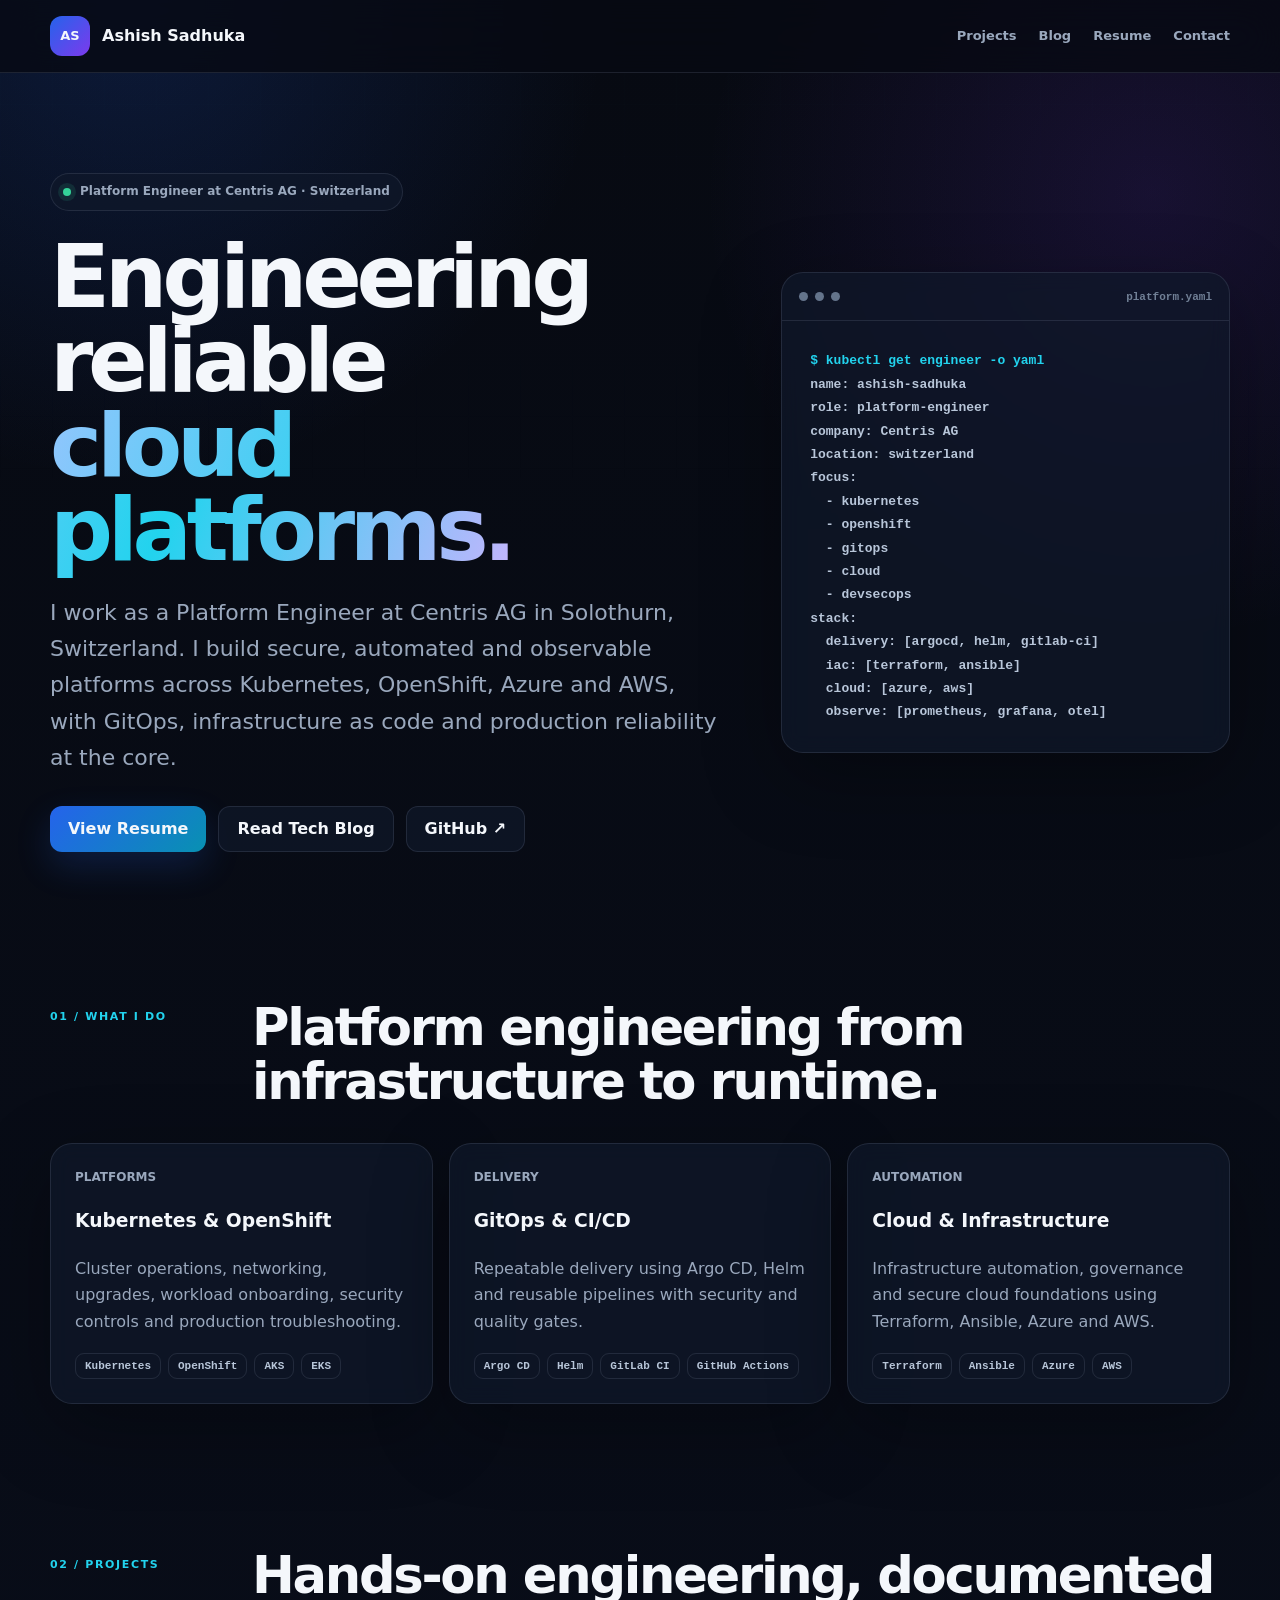
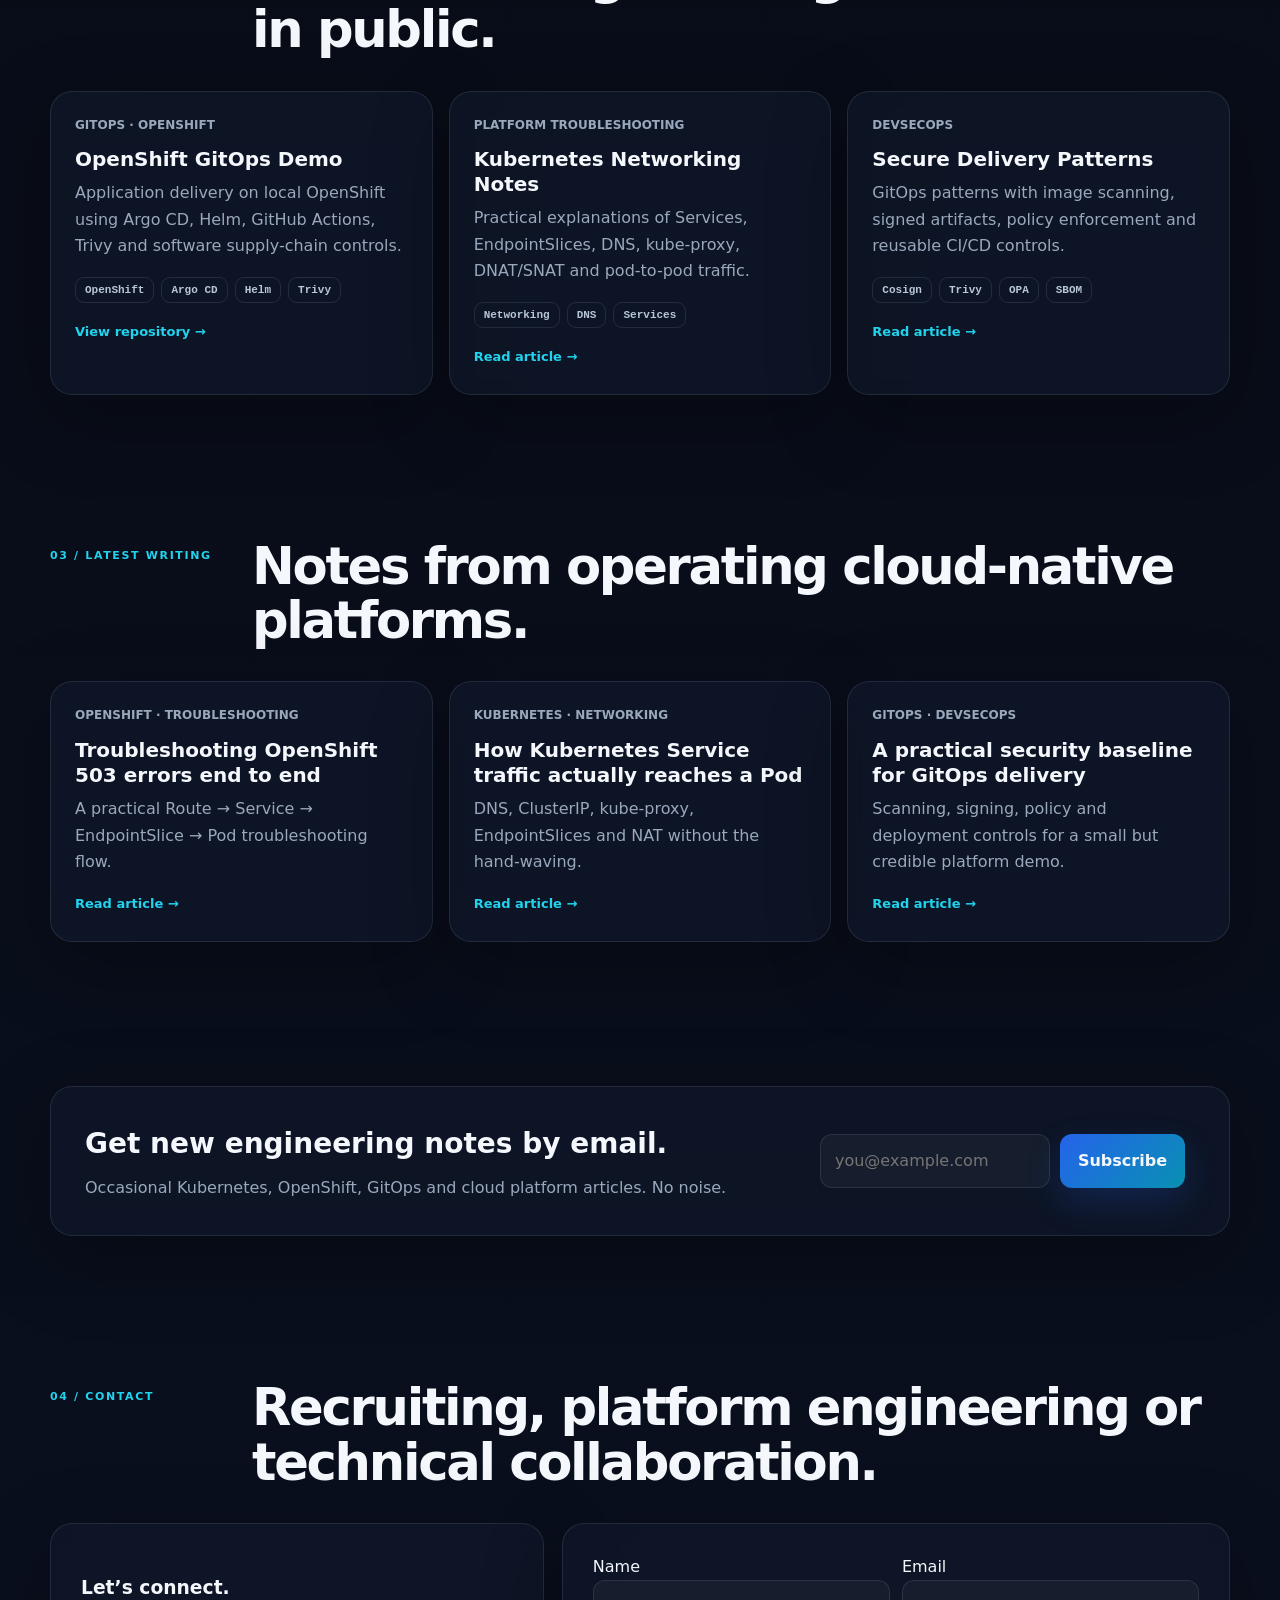
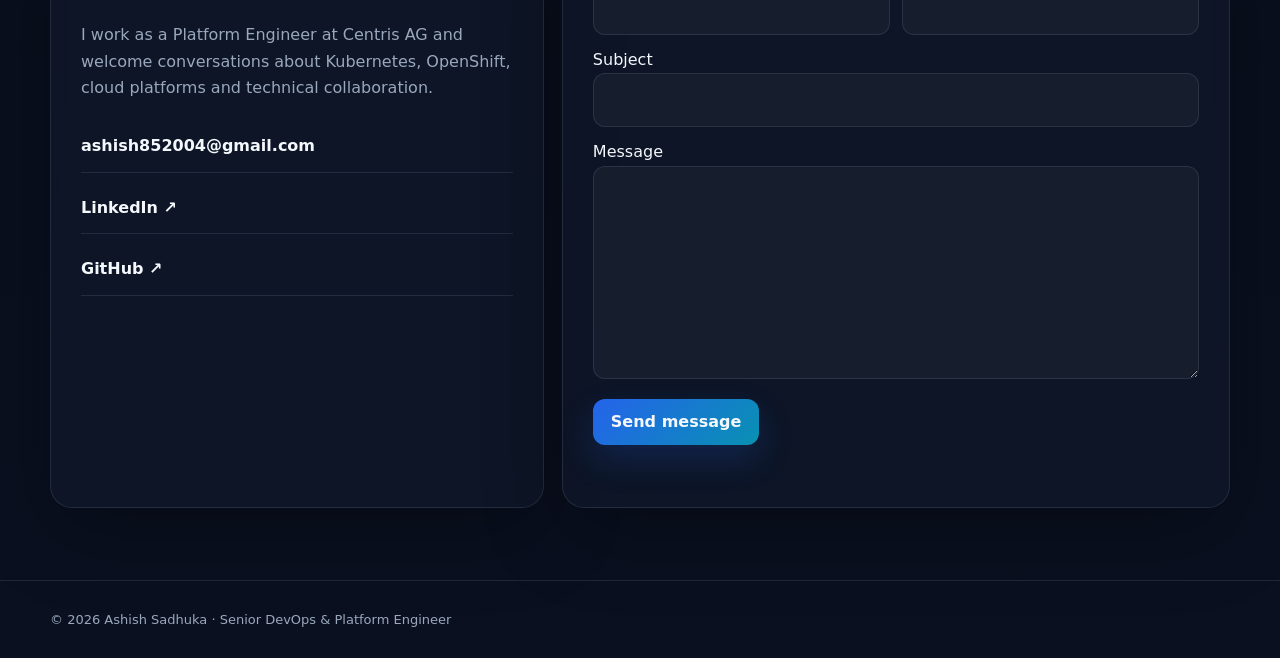
==== commit 9a217386: "Update portfolio with current Platform Engineer role at Centris AG" ====
--- a/index.html
+++ b/index.html
@@ -1,6 +1,7 @@
-<!doctype html><html lang="en"><head><meta charset="utf-8"><meta name="viewport" content="width=device-width,initial-scale=1"><meta name="description" content="Ashish Sadhuka, Senior DevOps and Platform Engineer in Switzerland. Kubernetes, OpenShift, GitOps, cloud, DevSecOps and platform engineering."><meta name="theme-color" content="#070a12"><title>Ashish Sadhuka | DevOps, Cloud & Platform Engineering</title><link rel="stylesheet" href="/styles.css"></head><body><div class="nav-shell"><div class="wrap"><nav><a class="brand" href="/"><span class="brand-mark">AS</span><span>Ashish Sadhuka</span></a><div class="nav-links"><a class="hide-mobile" href="#projects">Projects</a><a href="/blog/">Blog</a><a href="/resume.html">Resume</a><a class="hide-mobile" href="#contact">Contact</a></div></nav></div></div><main><div class="wrap"><section class="hero"><div><div class="eyebrow"><span class="dot"></span> Senior DevOps & Platform Engineer · Switzerland</div><h1>Engineering reliable<br><span class="gradient">cloud platforms.</span></h1><p class="lead">I build secure, automated and observable platforms across Kubernetes, OpenShift, Azure and AWS, with GitOps, infrastructure as code and production reliability at the core.</p><div class="actions"><a class="btn primary" href="/resume.html">View Resume</a><a class="btn" href="/blog/">Read Tech Blog</a><a class="btn" href="https://github.com/sadhu8524" target="_blank" rel="noopener">GitHub ↗</a></div></div><div class="terminal"><div class="terminal-head"><div class="terminal-dots"><i></i><i></i><i></i></div><span>platform.yaml</span></div><div class="terminal-body"><pre><span class="cmd">$ kubectl get engineer -o yaml</span>
+<!doctype html><html lang="en"><head><meta charset="utf-8"><meta name="viewport" content="width=device-width,initial-scale=1"><meta name="description" content="Ashish Sadhuka, Platform Engineer at Centris AG in Switzerland. Kubernetes, OpenShift, GitOps, cloud, DevSecOps and platform engineering."><meta name="theme-color" content="#070a12"><title>Ashish Sadhuka | DevOps, Cloud & Platform Engineering</title><link rel="stylesheet" href="/styles.css"></head><body><div class="nav-shell"><div class="wrap"><nav><a class="brand" href="/"><span class="brand-mark">AS</span><span>Ashish Sadhuka</span></a><div class="nav-links"><a class="hide-mobile" href="#projects">Projects</a><a href="/blog/">Blog</a><a href="/resume.html">Resume</a><a class="hide-mobile" href="#contact">Contact</a></div></nav></div></div><main><div class="wrap"><section class="hero"><div><div class="eyebrow"><span class="dot"></span> Platform Engineer at Centris AG · Switzerland</div><h1>Engineering reliable<br><span class="gradient">cloud platforms.</span></h1><p class="lead">I work as a Platform Engineer at Centris AG in Solothurn, Switzerland. I build secure, automated and observable platforms across Kubernetes, OpenShift, Azure and AWS, with GitOps, infrastructure as code and production reliability at the core.</p><div class="actions"><a class="btn primary" href="/resume.html">View Resume</a><a class="btn" href="/blog/">Read Tech Blog</a><a class="btn" href="https://github.com/sadhu8524" target="_blank" rel="noopener">GitHub ↗</a></div></div><div class="terminal"><div class="terminal-head"><div class="terminal-dots"><i></i><i></i><i></i></div><span>platform.yaml</span></div><div class="terminal-body"><pre><span class="cmd">$ kubectl get engineer -o yaml</span>
 name: ashish-sadhuka
-role: senior-platform-engineer
+role: platform-engineer
+company: Centris AG
 location: switzerland
 focus:
   - kubernetes
@@ -12,4 +13,4 @@
   delivery: [argocd, helm, gitlab-ci]
   iac: [terraform, ansible]
   cloud: [azure, aws]
-  observe: [prometheus, grafana, otel]</pre></div></div></section></div><section class="section"><div class="wrap"><div class="section-head"><div class="kicker">01 / What I do</div><h2>Platform engineering from infrastructure to runtime.</h2></div><div class="grid-3"><article class="card service"><div class="meta">PLATFORMS</div><h3>Kubernetes & OpenShift</h3><p>Cluster operations, networking, upgrades, workload onboarding, security controls and production troubleshooting.</p><div class="tags"><span class="tag">Kubernetes</span><span class="tag">OpenShift</span><span class="tag">AKS</span><span class="tag">EKS</span></div></article><article class="card service"><div class="meta">DELIVERY</div><h3>GitOps & CI/CD</h3><p>Repeatable delivery using Argo CD, Helm and reusable pipelines with security and quality gates.</p><div class="tags"><span class="tag">Argo CD</span><span class="tag">Helm</span><span class="tag">GitLab CI</span><span class="tag">GitHub Actions</span></div></article><article class="card service"><div class="meta">AUTOMATION</div><h3>Cloud & Infrastructure</h3><p>Infrastructure automation, governance and secure cloud foundations using Terraform, Ansible, Azure and AWS.</p><div class="tags"><span class="tag">Terraform</span><span class="tag">Ansible</span><span class="tag">Azure</span><span class="tag">AWS</span></div></article></div></div></section><section class="section" id="projects"><div class="wrap"><div class="section-head"><div class="kicker">02 / Projects</div><h2>Hands-on engineering, documented in public.</h2></div><div class="grid-3"><article class="card project"><div class="meta">GITOPS · OPENSHIFT</div><h3>OpenShift GitOps Demo</h3><p>Application delivery on local OpenShift using Argo CD, Helm, GitHub Actions, Trivy and software supply-chain controls.</p><div class="tags"><span class="tag">OpenShift</span><span class="tag">Argo CD</span><span class="tag">Helm</span><span class="tag">Trivy</span></div><a class="arrow" href="https://github.com/sadhu8524/minishift-gitops-demo" target="_blank" rel="noopener">View repository →</a></article><article class="card project"><div class="meta">PLATFORM TROUBLESHOOTING</div><h3>Kubernetes Networking Notes</h3><p>Practical explanations of Services, EndpointSlices, DNS, kube-proxy, DNAT/SNAT and pod-to-pod traffic.</p><div class="tags"><span class="tag">Networking</span><span class="tag">DNS</span><span class="tag">Services</span></div><a class="arrow" href="/blog/kubernetes-service-traffic.html">Read article →</a></article><article class="card project"><div class="meta">DEVSECOPS</div><h3>Secure Delivery Patterns</h3><p>GitOps patterns with image scanning, signed artifacts, policy enforcement and reusable CI/CD controls.</p><div class="tags"><span class="tag">Cosign</span><span class="tag">Trivy</span><span class="tag">OPA</span><span class="tag">SBOM</span></div><a class="arrow" href="/blog/gitops-security-baseline.html">Read article →</a></article></div></div></section><section class="section"><div class="wrap"><div class="section-head"><div class="kicker">03 / Latest writing</div><h2>Notes from operating cloud-native platforms.</h2></div><div class="grid-3"><a class="card post-card" href="/blog/openshift-503-troubleshooting.html"><div class="meta">OPENSHIFT · TROUBLESHOOTING</div><h3>Troubleshooting OpenShift 503 errors end to end</h3><p>A practical Route → Service → EndpointSlice → Pod troubleshooting flow.</p><span class="arrow">Read article →</span></a><a class="card post-card" href="/blog/kubernetes-service-traffic.html"><div class="meta">KUBERNETES · NETWORKING</div><h3>How Kubernetes Service traffic actually reaches a Pod</h3><p>DNS, ClusterIP, kube-proxy, EndpointSlices and NAT without the hand-waving.</p><span class="arrow">Read article →</span></a><a class="card post-card" href="/blog/gitops-security-baseline.html"><div class="meta">GITOPS · DEVSECOPS</div><h3>A practical security baseline for GitOps delivery</h3><p>Scanning, signing, policy and deployment controls for a small but credible platform demo.</p><span class="arrow">Read article →</span></a></div></div></section><section class="section"><div class="wrap"><div class="card subscribe"><div><h3>Get new engineering notes by email.</h3><p>Occasional Kubernetes, OpenShift, GitOps and cloud platform articles. No noise.</p></div><form class="inline-form" data-subscribe-form><input class="input" type="email" name="email" placeholder="you@example.com" required><input class="hidden" name="company" tabindex="-1" autocomplete="off"><button class="btn primary" type="submit">Subscribe</button><div class="status" aria-live="polite"></div></form></div></div></section><section class="section" id="contact"><div class="wrap"><div class="section-head"><div class="kicker">04 / Contact</div><h2>Recruiting, platform engineering or technical collaboration.</h2></div><div class="contact-layout"><div class="card contact-copy"><h3>Let’s connect.</h3><p>I’m interested in senior DevOps, Platform Engineering, Kubernetes, OpenShift, Cloud and DevSecOps opportunities in Switzerland.</p><div class="contact-links"><a href="mailto:ashish852004@gmail.com">ashish852004@gmail.com</a><a href="https://linkedin.com/in/ashishsadhuka/" target="_blank" rel="noopener">LinkedIn ↗</a><a href="https://github.com/sadhu8524" target="_blank" rel="noopener">GitHub ↗</a></div></div><form class="card contact-form" data-contact-form><div class="form-grid"><div><label>Name</label><input class="input" name="name" required maxlength="100"></div><div><label>Email</label><input class="input" type="email" name="email" required maxlength="200"></div><div class="full"><label>Subject</label><input class="input" name="subject" required maxlength="160"></div><div class="full"><label>Message</label><textarea name="message" rows="7" required maxlength="5000"></textarea></div><input class="hidden" name="company" tabindex="-1" autocomplete="off"><div class="full"><button class="btn primary" type="submit">Send message</button><div class="status" aria-live="polite"></div></div></div></form></div></div></section></main><footer><div class="wrap">© <span data-year></span> Ashish Sadhuka · Senior DevOps & Platform Engineer</div></footer><script src="/site.js" defer></script></body></html>+  observe: [prometheus, grafana, otel]</pre></div></div></section></div><section class="section"><div class="wrap"><div class="section-head"><div class="kicker">01 / What I do</div><h2>Platform engineering from infrastructure to runtime.</h2></div><div class="grid-3"><article class="card service"><div class="meta">PLATFORMS</div><h3>Kubernetes & OpenShift</h3><p>Cluster operations, networking, upgrades, workload onboarding, security controls and production troubleshooting.</p><div class="tags"><span class="tag">Kubernetes</span><span class="tag">OpenShift</span><span class="tag">AKS</span><span class="tag">EKS</span></div></article><article class="card service"><div class="meta">DELIVERY</div><h3>GitOps & CI/CD</h3><p>Repeatable delivery using Argo CD, Helm and reusable pipelines with security and quality gates.</p><div class="tags"><span class="tag">Argo CD</span><span class="tag">Helm</span><span class="tag">GitLab CI</span><span class="tag">GitHub Actions</span></div></article><article class="card service"><div class="meta">AUTOMATION</div><h3>Cloud & Infrastructure</h3><p>Infrastructure automation, governance and secure cloud foundations using Terraform, Ansible, Azure and AWS.</p><div class="tags"><span class="tag">Terraform</span><span class="tag">Ansible</span><span class="tag">Azure</span><span class="tag">AWS</span></div></article></div></div></section><section class="section" id="projects"><div class="wrap"><div class="section-head"><div class="kicker">02 / Projects</div><h2>Hands-on engineering, documented in public.</h2></div><div class="grid-3"><article class="card project"><div class="meta">GITOPS · OPENSHIFT</div><h3>OpenShift GitOps Demo</h3><p>Application delivery on local OpenShift using Argo CD, Helm, GitHub Actions, Trivy and software supply-chain controls.</p><div class="tags"><span class="tag">OpenShift</span><span class="tag">Argo CD</span><span class="tag">Helm</span><span class="tag">Trivy</span></div><a class="arrow" href="https://github.com/sadhu8524/minishift-gitops-demo" target="_blank" rel="noopener">View repository →</a></article><article class="card project"><div class="meta">PLATFORM TROUBLESHOOTING</div><h3>Kubernetes Networking Notes</h3><p>Practical explanations of Services, EndpointSlices, DNS, kube-proxy, DNAT/SNAT and pod-to-pod traffic.</p><div class="tags"><span class="tag">Networking</span><span class="tag">DNS</span><span class="tag">Services</span></div><a class="arrow" href="/blog/kubernetes-service-traffic.html">Read article →</a></article><article class="card project"><div class="meta">DEVSECOPS</div><h3>Secure Delivery Patterns</h3><p>GitOps patterns with image scanning, signed artifacts, policy enforcement and reusable CI/CD controls.</p><div class="tags"><span class="tag">Cosign</span><span class="tag">Trivy</span><span class="tag">OPA</span><span class="tag">SBOM</span></div><a class="arrow" href="/blog/gitops-security-baseline.html">Read article →</a></article></div></div></section><section class="section"><div class="wrap"><div class="section-head"><div class="kicker">03 / Latest writing</div><h2>Notes from operating cloud-native platforms.</h2></div><div class="grid-3"><a class="card post-card" href="/blog/openshift-503-troubleshooting.html"><div class="meta">OPENSHIFT · TROUBLESHOOTING</div><h3>Troubleshooting OpenShift 503 errors end to end</h3><p>A practical Route → Service → EndpointSlice → Pod troubleshooting flow.</p><span class="arrow">Read article →</span></a><a class="card post-card" href="/blog/kubernetes-service-traffic.html"><div class="meta">KUBERNETES · NETWORKING</div><h3>How Kubernetes Service traffic actually reaches a Pod</h3><p>DNS, ClusterIP, kube-proxy, EndpointSlices and NAT without the hand-waving.</p><span class="arrow">Read article →</span></a><a class="card post-card" href="/blog/gitops-security-baseline.html"><div class="meta">GITOPS · DEVSECOPS</div><h3>A practical security baseline for GitOps delivery</h3><p>Scanning, signing, policy and deployment controls for a small but credible platform demo.</p><span class="arrow">Read article →</span></a></div></div></section><section class="section"><div class="wrap"><div class="card subscribe"><div><h3>Get new engineering notes by email.</h3><p>Occasional Kubernetes, OpenShift, GitOps and cloud platform articles. No noise.</p></div><form class="inline-form" data-subscribe-form><input class="input" type="email" name="email" placeholder="you@example.com" required><input class="hidden" name="company" tabindex="-1" autocomplete="off"><button class="btn primary" type="submit">Subscribe</button><div class="status" aria-live="polite"></div></form></div></div></section><section class="section" id="contact"><div class="wrap"><div class="section-head"><div class="kicker">04 / Contact</div><h2>Recruiting, platform engineering or technical collaboration.</h2></div><div class="contact-layout"><div class="card contact-copy"><h3>Let’s connect.</h3><p>I work as a Platform Engineer at Centris AG and welcome conversations about Kubernetes, OpenShift, cloud platforms and technical collaboration.</p><div class="contact-links"><a href="mailto:ashish852004@gmail.com">ashish852004@gmail.com</a><a href="https://linkedin.com/in/ashishsadhuka/" target="_blank" rel="noopener">LinkedIn ↗</a><a href="https://github.com/sadhu8524" target="_blank" rel="noopener">GitHub ↗</a></div></div><form class="card contact-form" data-contact-form><div class="form-grid"><div><label>Name</label><input class="input" name="name" required maxlength="100"></div><div><label>Email</label><input class="input" type="email" name="email" required maxlength="200"></div><div class="full"><label>Subject</label><input class="input" name="subject" required maxlength="160"></div><div class="full"><label>Message</label><textarea name="message" rows="7" required maxlength="5000"></textarea></div><input class="hidden" name="company" tabindex="-1" autocomplete="off"><div class="full"><button class="btn primary" type="submit">Send message</button><div class="status" aria-live="polite"></div></div></div></form></div></div></section></main><footer><div class="wrap">© <span data-year></span> Ashish Sadhuka · Senior DevOps & Platform Engineer</div></footer><script src="/site.js" defer></script></body></html>
